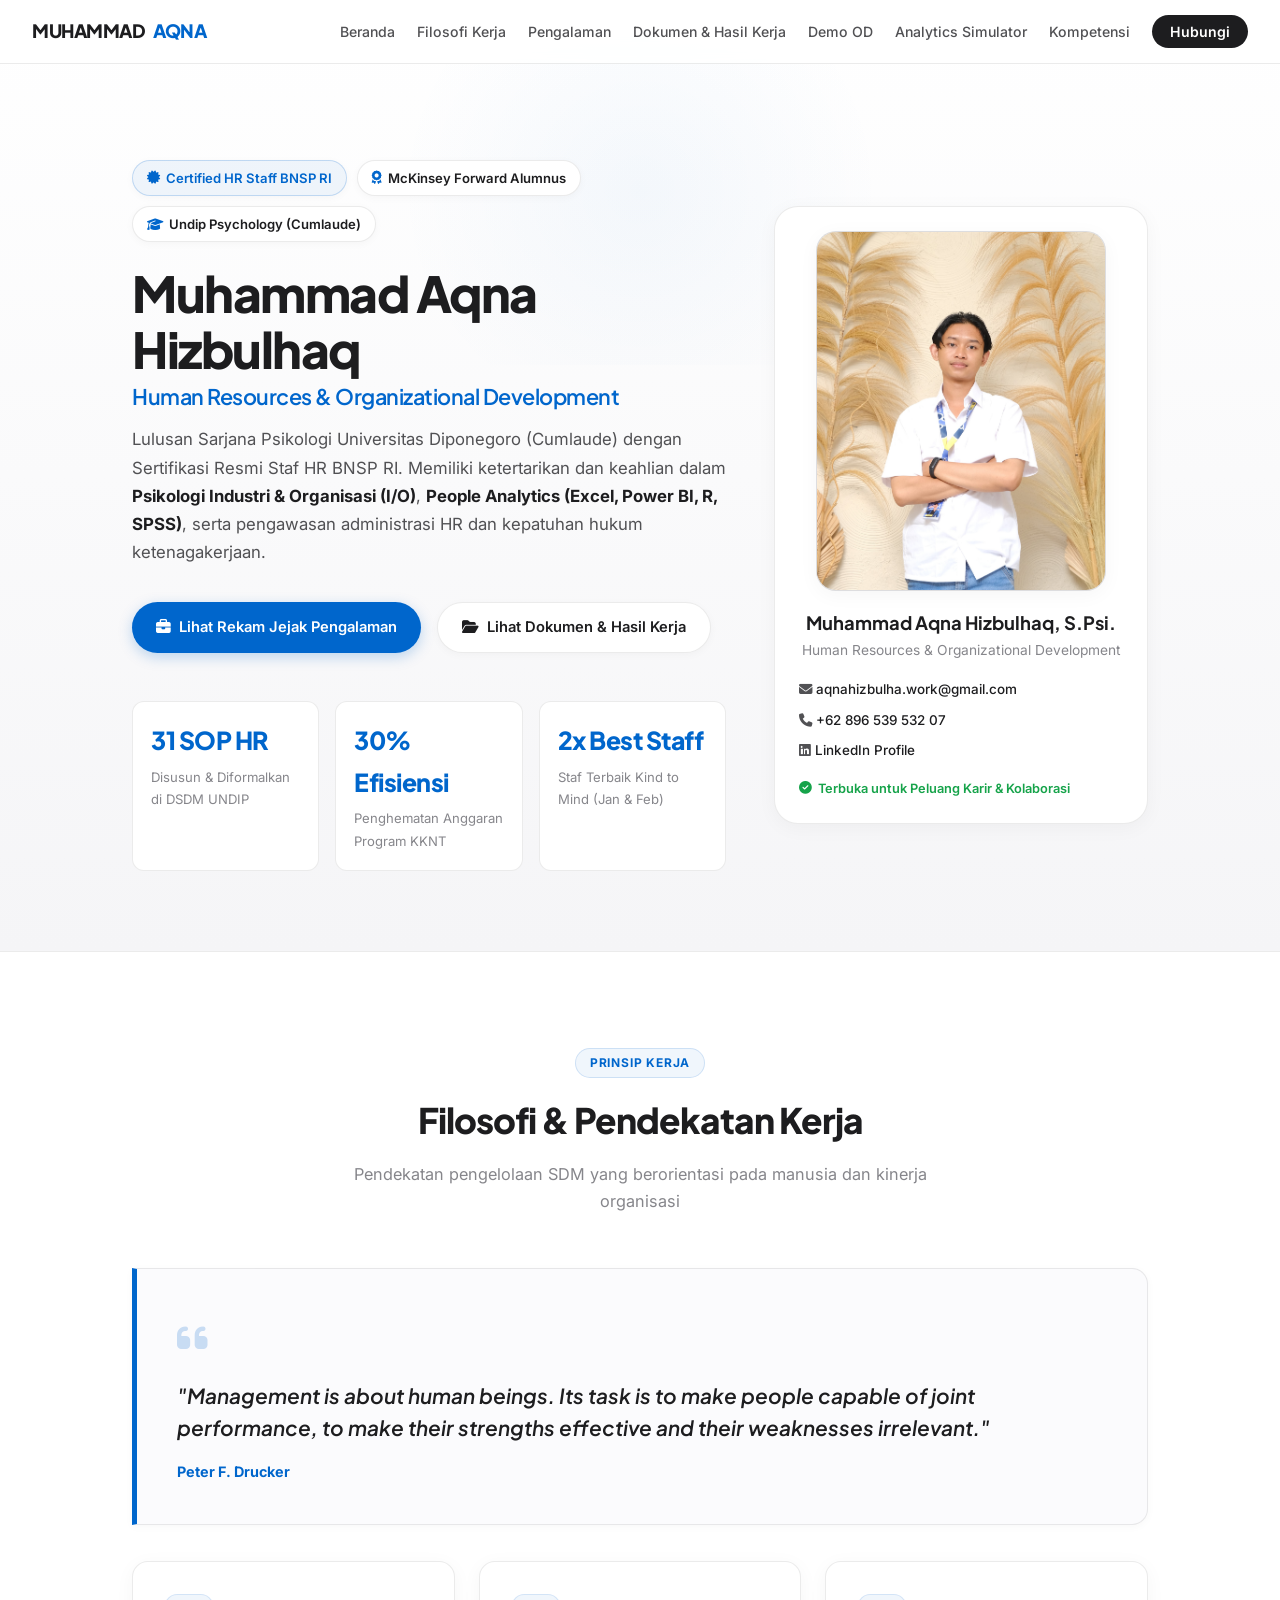
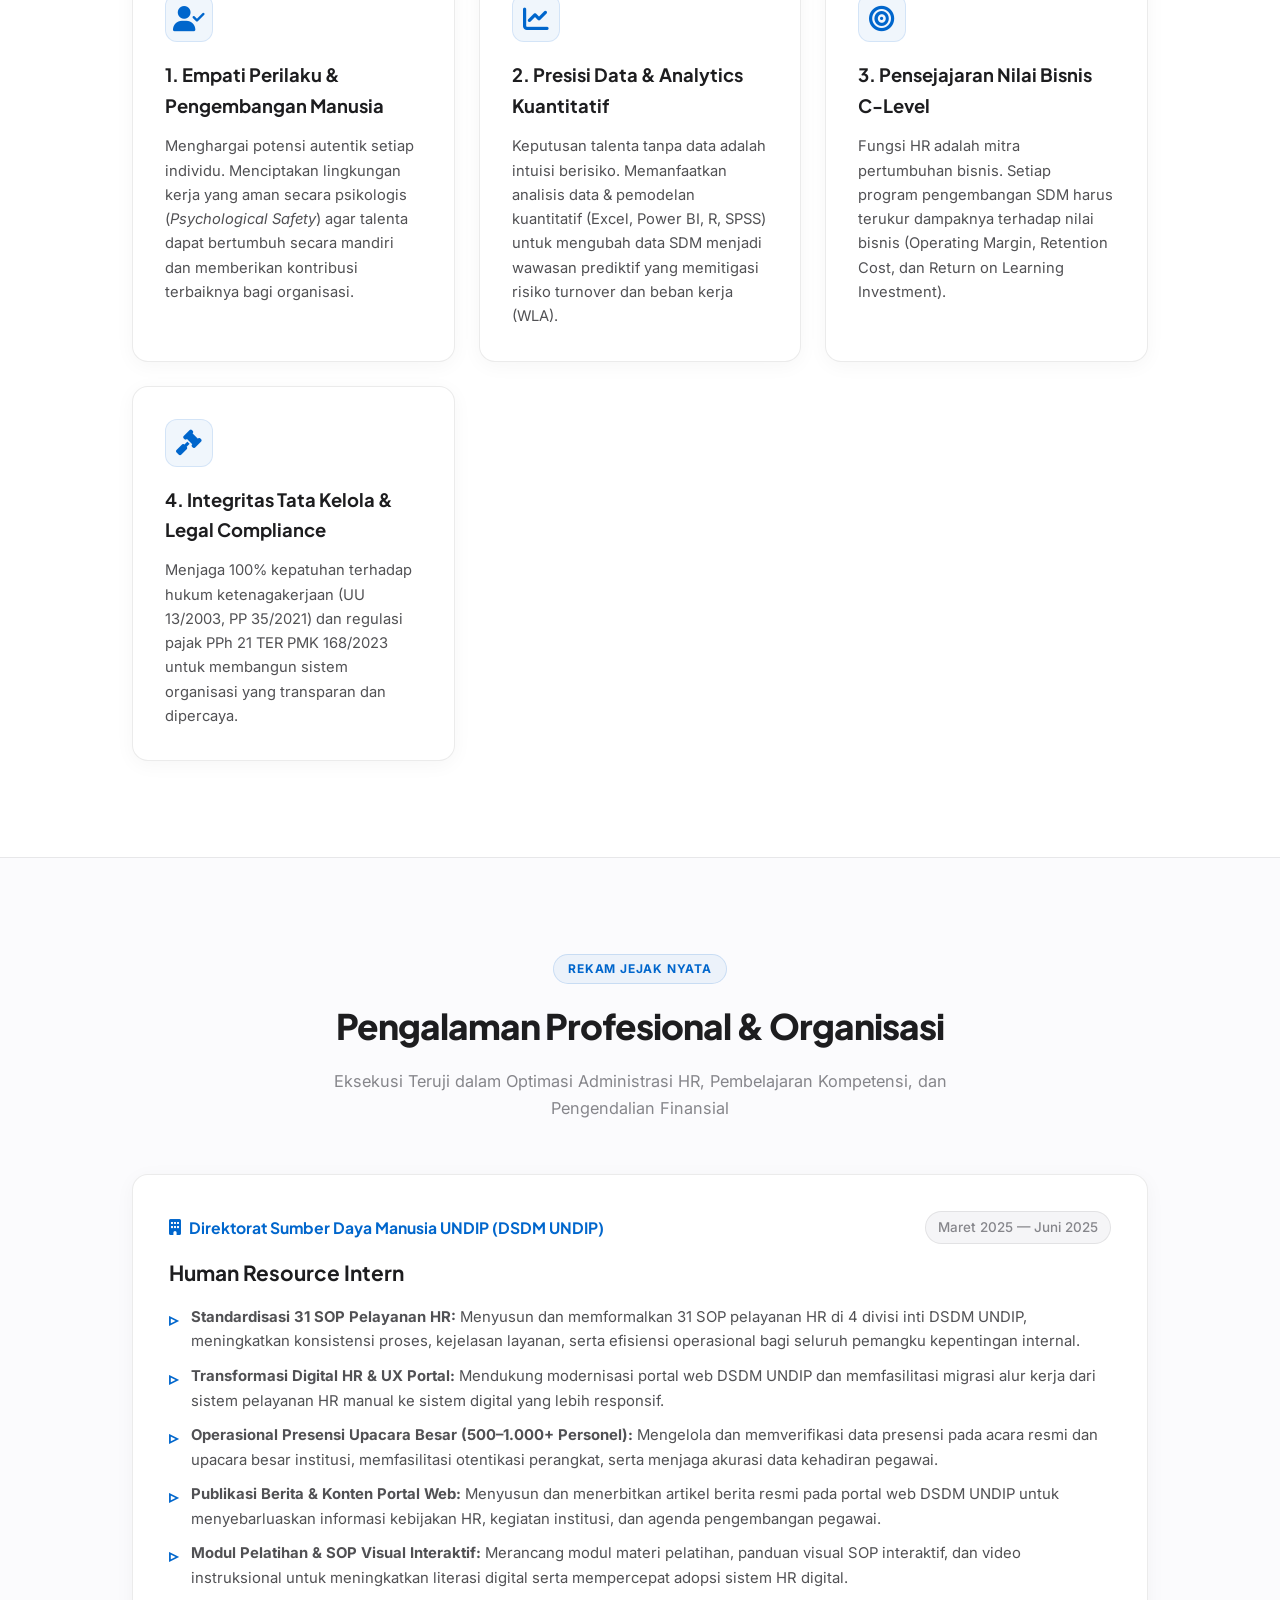
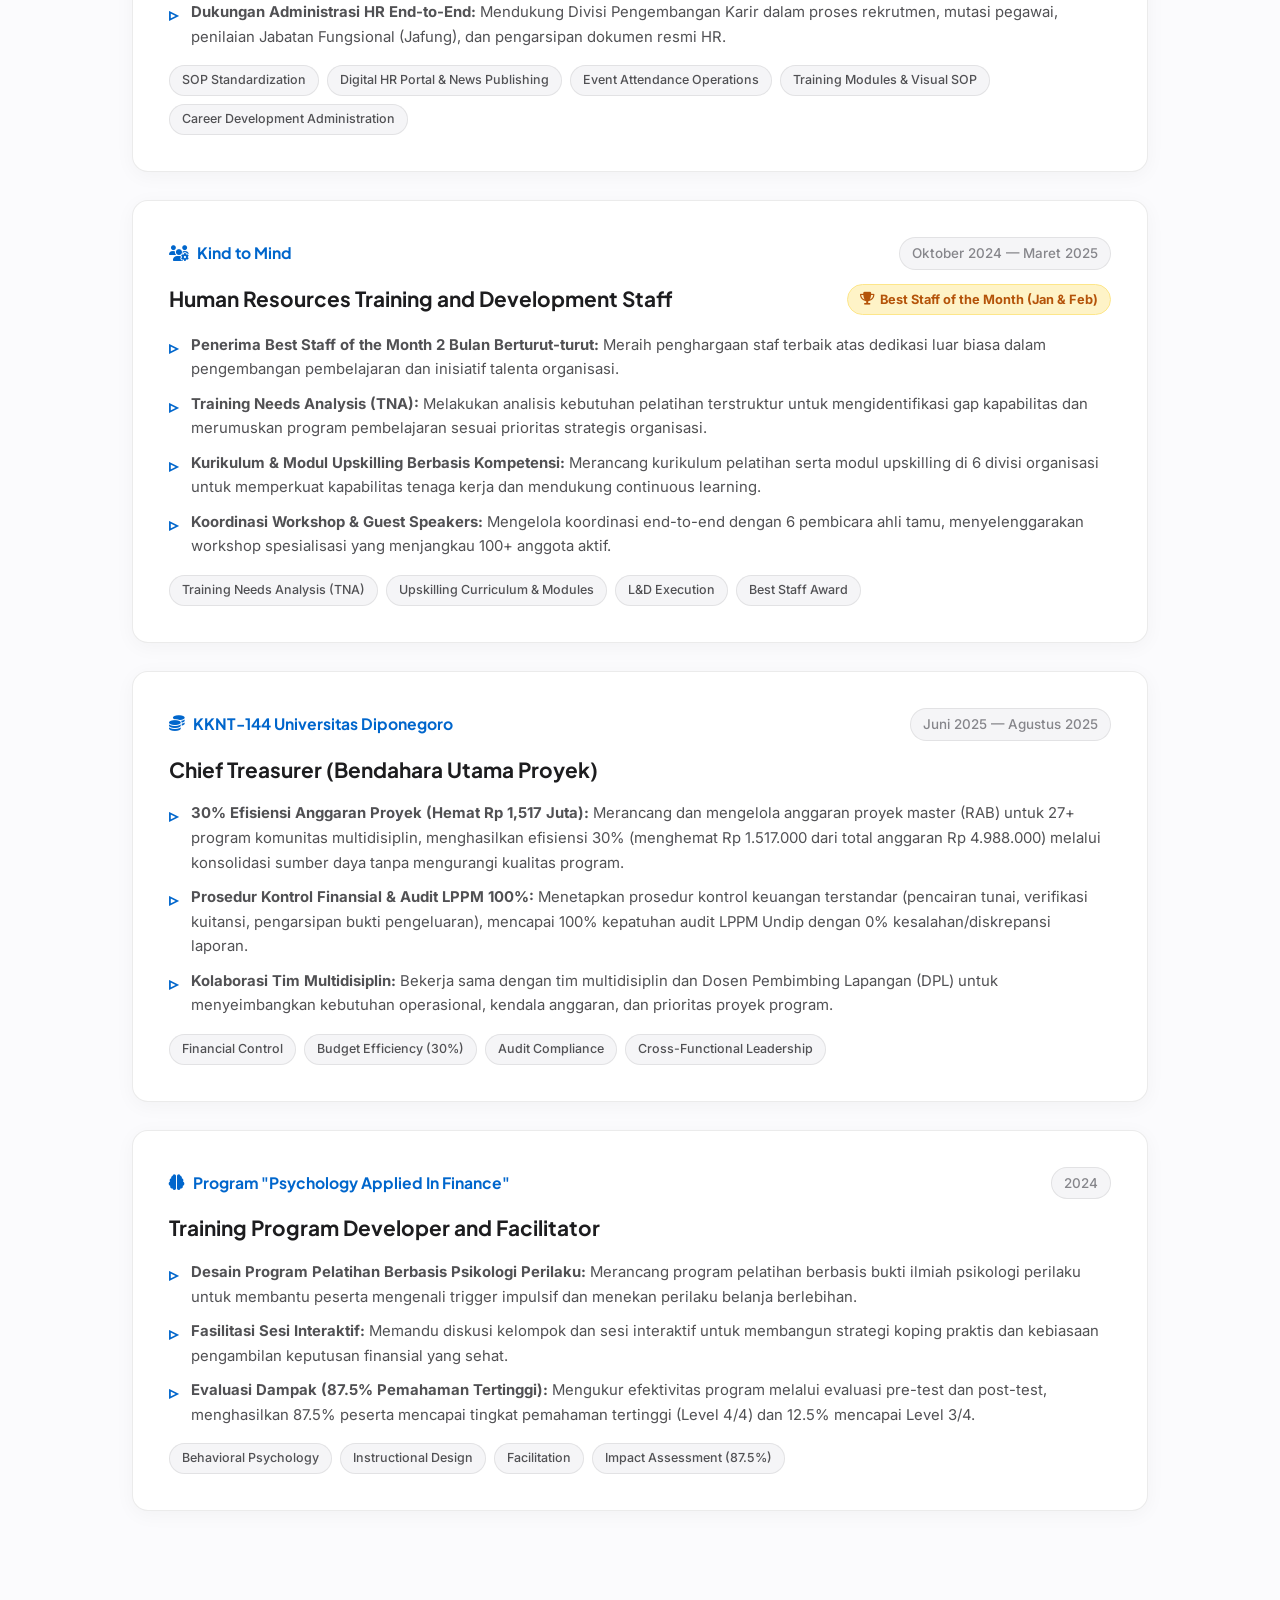
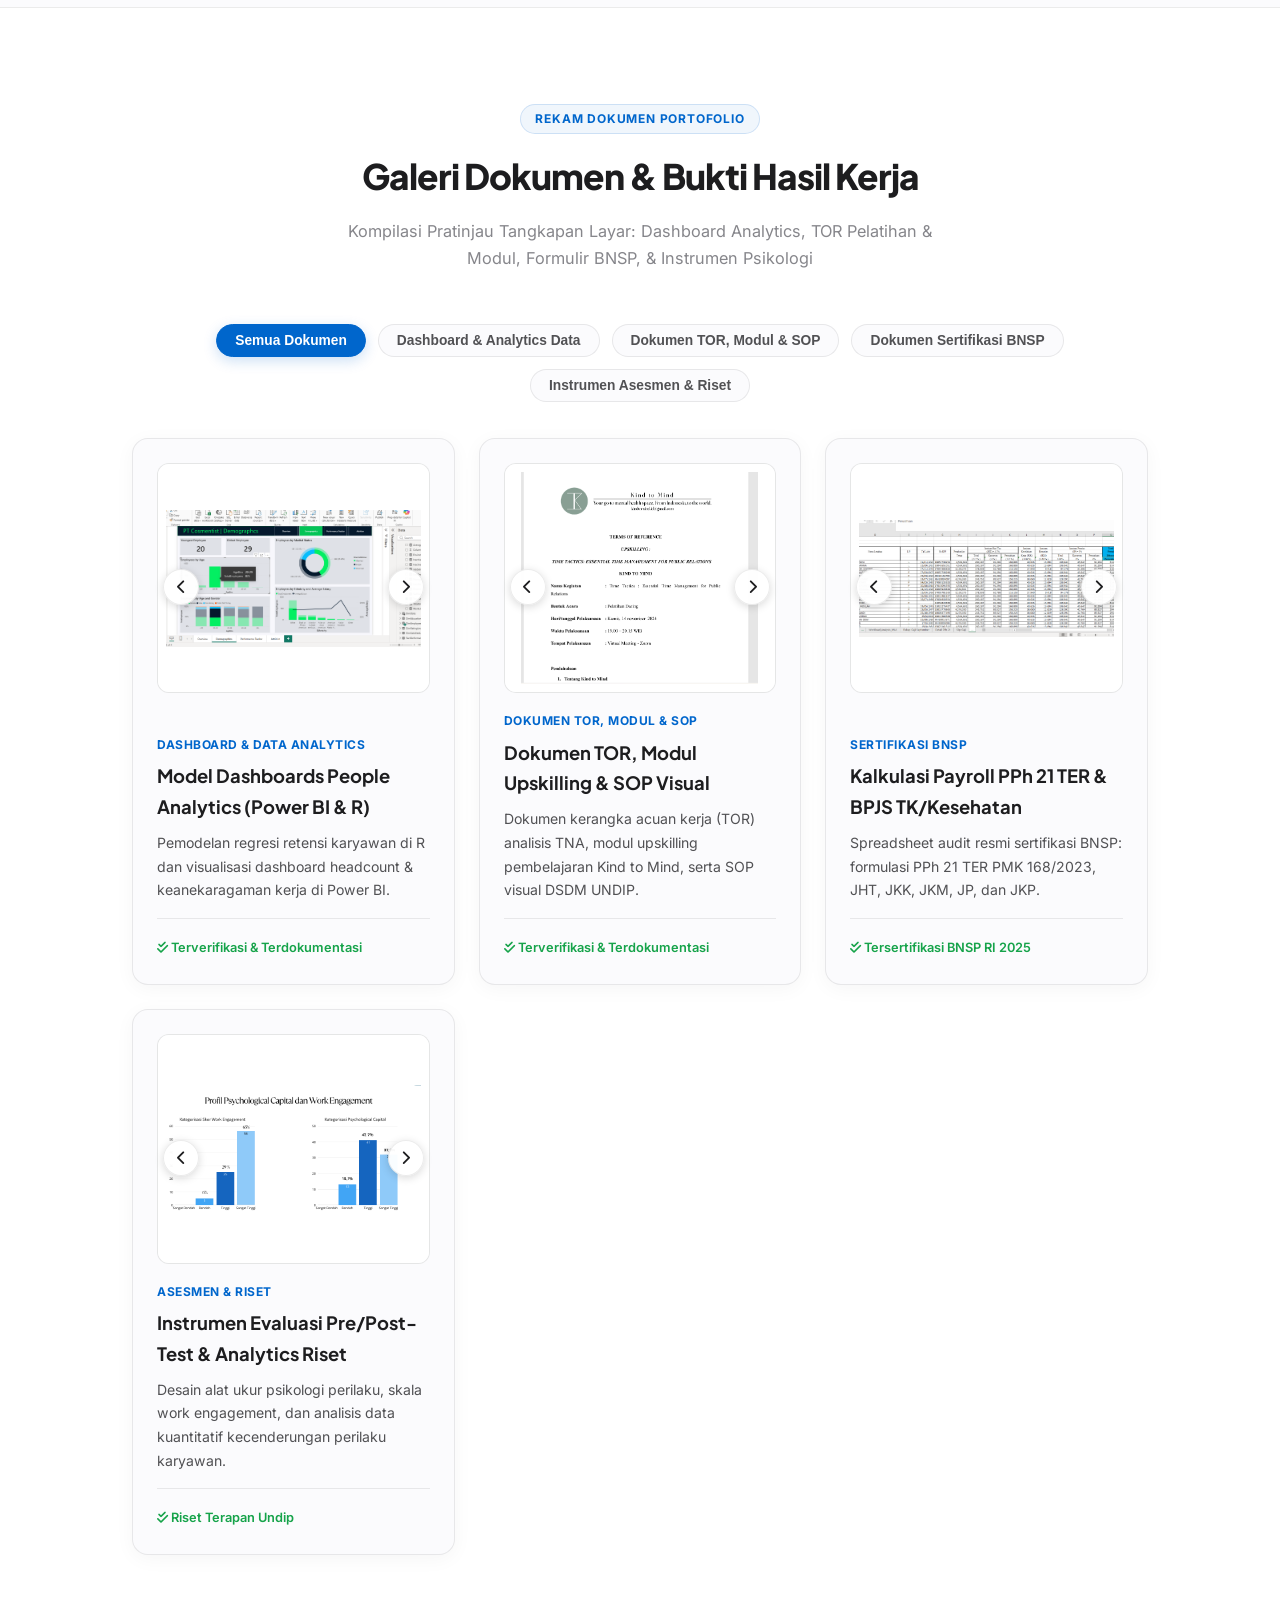
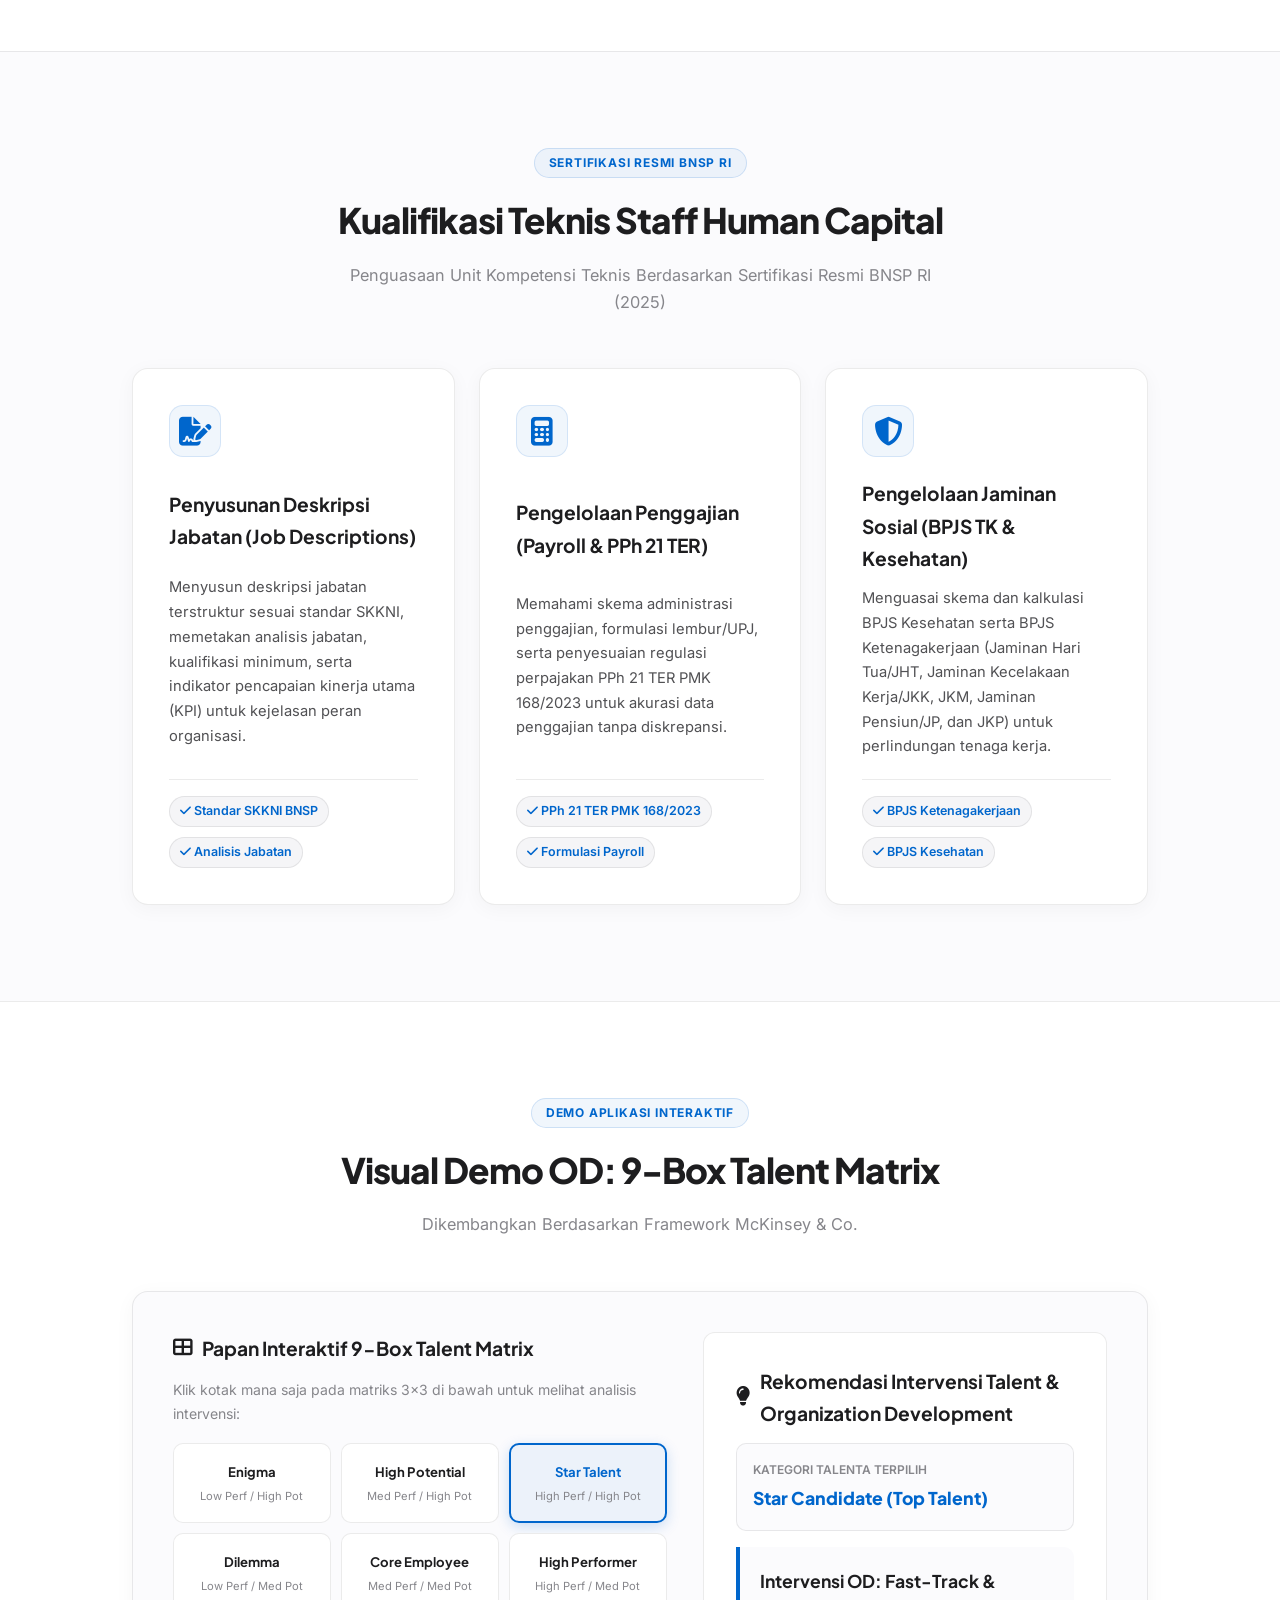
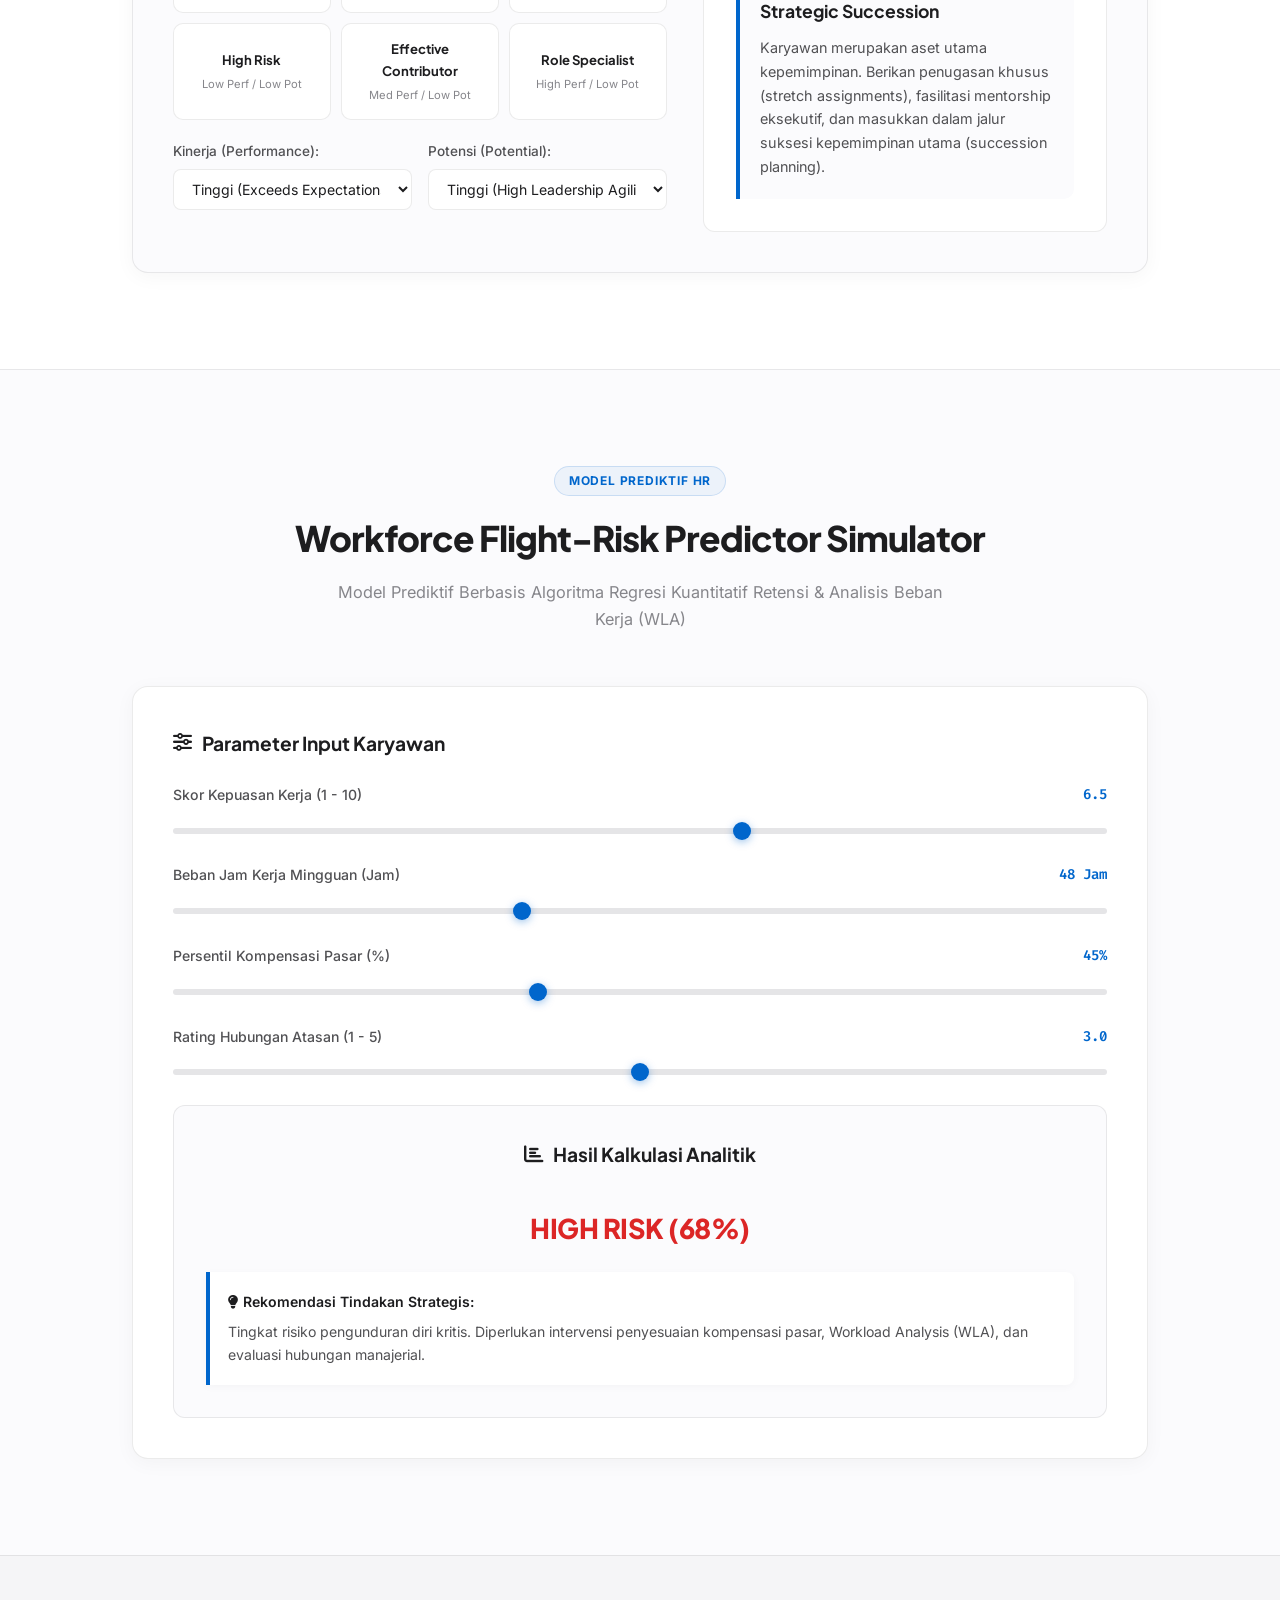
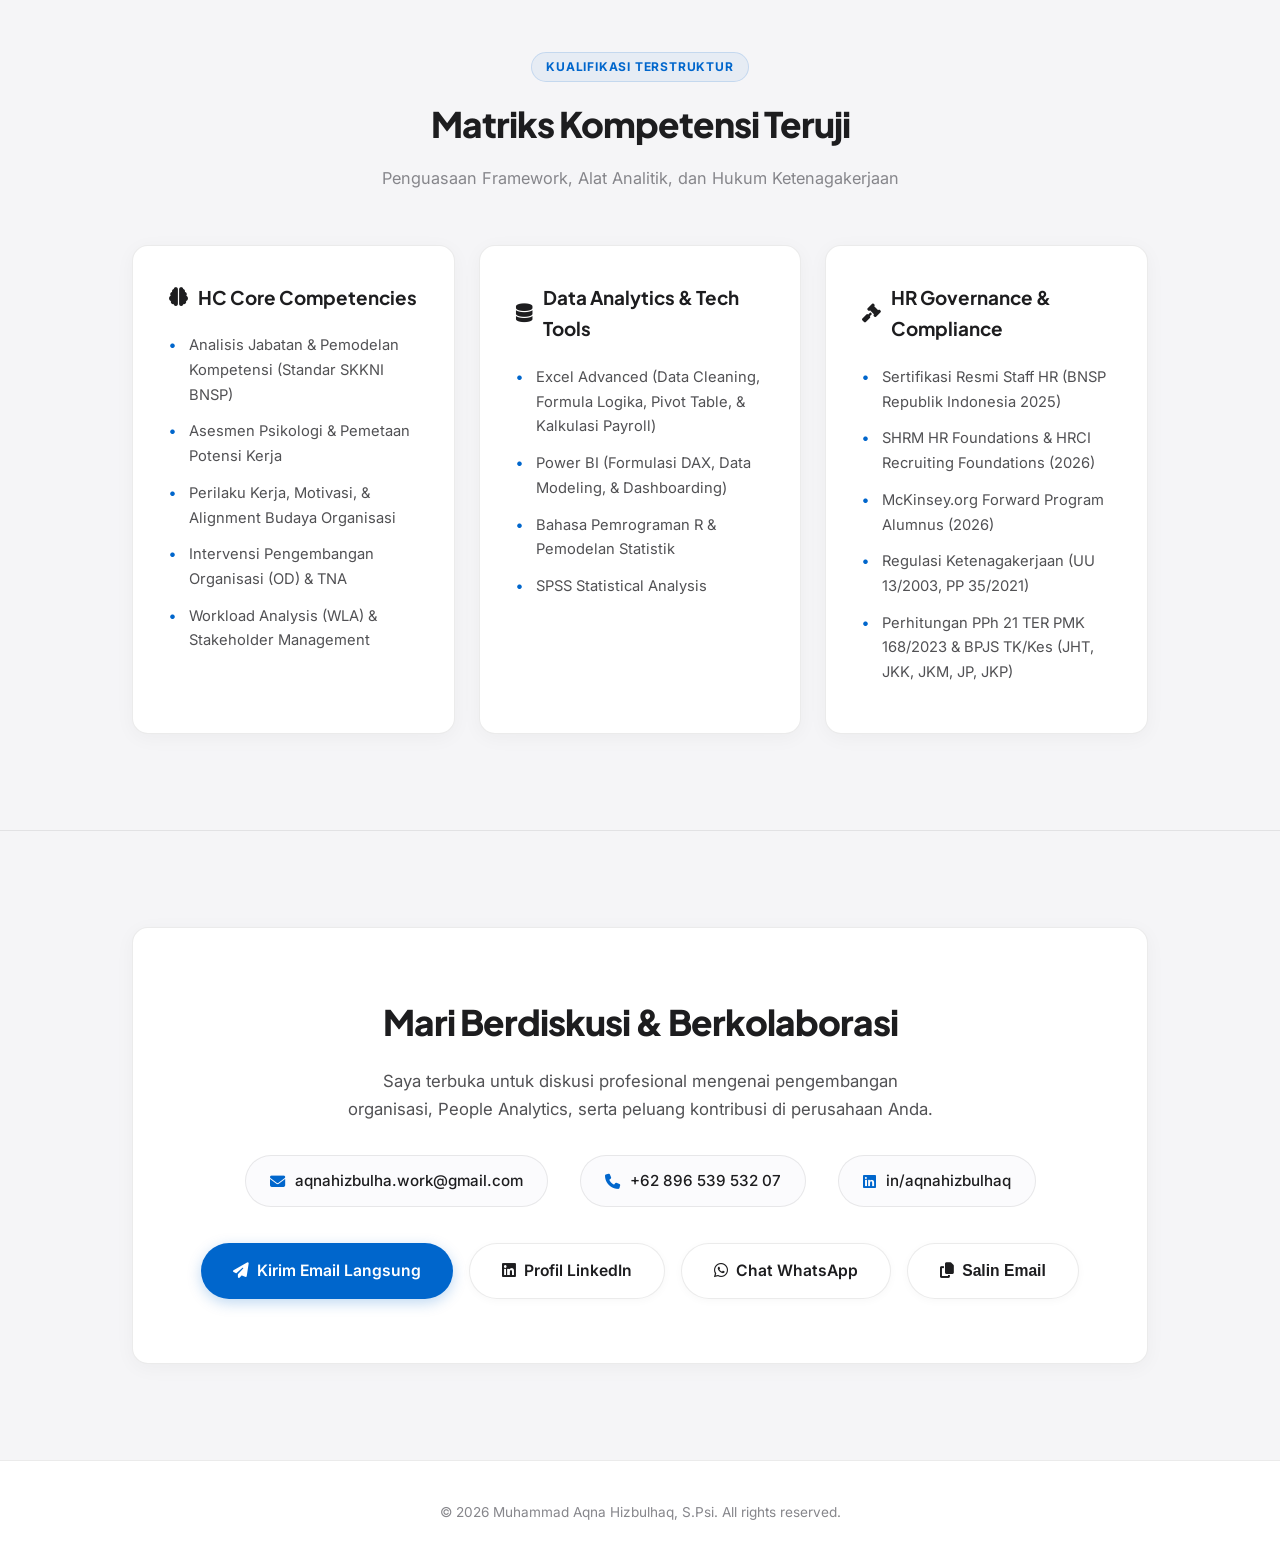
==== index.html @ b2aeb35d "Fix JavaScript syntax crash caused by href=# querySelector, rewrite failproof event listeners for ta" ====
<!DOCTYPE html>
<html lang="id">
<head>
    <meta charset="UTF-8">
    <meta name="viewport" content="width=device-width, initial-scale=1.0">
    <title>Muhammad Aqna Hizbulhaq | Portofolio</title>
    <meta name="description" content="Portofolio Resmi Muhammad Aqna Hizbulhaq, S.Psi. — Human Resources & Organizational Development, McKinsey Forward Alumnus, & BNSP HR Staff Certified.">
    
    <!-- FAVICON ICON (2D FLAT MINIMALIST FALCON SILHOUETTE - NO TEXT) -->
    <link rel="icon" type="image/svg+xml" href="favicon.svg?v=5.0">
    <link rel="apple-touch-icon" href="favicon.svg?v=5.0">
    <link rel="shortcut icon" href="favicon.svg?v=5.0">
    
    <!-- OPEN GRAPH / SOCIAL SHARE CARD META TAGS -->
    <meta property="og:type" content="website">
    <meta property="og:url" content="https://muhammadaqnahizbulhaq.github.io/">
    <meta property="og:title" content="Muhammad Aqna Hizbulhaq | Portofolio">
    <meta property="og:description" content="Portofolio Resmi Muhammad Aqna Hizbulhaq, S.Psi. — Human Resources & Organizational Development, McKinsey Forward Alumnus, & BNSP HR Staff Certified.">
    <meta property="og:image" content="https://muhammadaqnahizbulhaq.github.io/profile.jpg">

    <!-- TWITTER CARD META TAGS -->
    <meta name="twitter:card" content="summary_large_image">
    <meta name="twitter:url" content="https://muhammadaqnahizbulhaq.github.io/">
    <meta name="twitter:title" content="Muhammad Aqna Hizbulhaq | Portofolio">
    <meta name="twitter:description" content="Portofolio Resmi Muhammad Aqna Hizbulhaq, S.Psi. — Human Resources & Organizational Development, McKinsey Forward Alumnus, & BNSP HR Staff Certified.">
    <meta name="twitter:image" content="https://muhammadaqnahizbulhaq.github.io/profile.jpg">
    <!-- Google Fonts: Plus Jakarta Sans, Inter, & Fira Code -->
    <link rel="preconnect" href="https://fonts.googleapis.com">
    <link rel="preconnect" href="https://fonts.gstatic.com" crossorigin>
    <link href="https://fonts.googleapis.com/css2?family=Fira+Code:wght@400;500;600&family=Inter:wght@300;400;500;600;700&family=Plus+Jakarta+Sans:wght@400;500;600;700;800&display=swap" rel="stylesheet">
    <!-- FontAwesome Icons -->
    <link rel="stylesheet" href="https://cdnjs.cloudflare.com/ajax/libs/font-awesome/6.4.0/css/all.min.css">
    <link rel="stylesheet" href="styles.css?v=7.0">
</head>
<body>
    <div class="scroll-progress-bar" id="scrollProgressBar"></div>

    <!-- CLEAN & MINIMALIST NAVBAR LOGO -->
    <nav class="navbar">
        <div class="nav-container">
            <a href="#" class="nav-logo">
                MUHAMMAD <span class="logo-accent">AQNA</span>
            </a>
            <ul class="nav-menu" id="navMenu">
                <li><a href="#hero">Beranda</a></li>
                <li><a href="#about">Filosofi Kerja</a></li>
                <li><a href="#experience">Pengalaman</a></li>
                <li><a href="#artifacts">Dokumen & Hasil Kerja</a></li>
                <li><a href="#od-system">Demo OD</a></li>
                <li><a href="#simulator">Analytics Simulator</a></li>
                <li><a href="#competencies">Kompetensi</a></li>
                <li><a href="#contact" class="nav-btn">Hubungi</a></li>
            </ul>
            <div class="hamburger" id="hamburgerBtn">
                <i class="fas fa-bars"></i>
            </div>
        </div>
    </nav>

    <!-- HERO SECTION WITH CLEAN ORIGINAL EXECUTIVE BRIEF -->
    <section id="hero" class="hero-section">
        <div class="hero-bg-glow"></div>
        <div class="container hero-container-grid">
            
            <!-- LEFT COLUMN: EXECUTIVE BRIEF -->
            <div class="hero-text-col">
                <div class="badge-container">
                    <span class="badge badge-glow"><i class="fas fa-certificate"></i> Certified HR Staff BNSP RI</span>
                    <span class="badge"><i class="fas fa-award"></i> McKinsey Forward Alumnus</span>
                    <span class="badge"><i class="fas fa-graduation-cap"></i> Undip Psychology (Cumlaude)</span>
                </div>
                
                <h1 class="hero-title">
                    Muhammad Aqna Hizbulhaq
                    <span class="hero-subtitle-text">Human Resources & Organizational Development</span>
                </h1>

                <p class="hero-description">
                    Lulusan Sarjana Psikologi Universitas Diponegoro (Cumlaude) dengan Sertifikasi Resmi Staf HR BNSP RI. Memiliki ketertarikan dan keahlian dalam <strong>Psikologi Industri & Organisasi (I/O)</strong>, <strong>People Analytics (Excel, Power BI, R, SPSS)</strong>, serta pengawasan administrasi HR dan kepatuhan hukum ketenagakerjaan.
                </p>

                <div class="hero-cta-group">
                    <a href="#experience" class="btn btn-primary"><i class="fas fa-briefcase"></i> Lihat Rekam Jejak Pengalaman</a>
                    <a href="#artifacts" class="btn btn-secondary"><i class="fas fa-folder-open"></i> Lihat Dokumen & Hasil Kerja</a>
                </div>

                <div class="hero-metrics-grid">
                    <div class="metric-card glass-panel-sm">
                        <div class="metric-value">31 SOP HR</div>
                        <div class="metric-label">Disusun & Diformalkan di DSDM UNDIP</div>
                    </div>
                    <div class="metric-card glass-panel-sm">
                        <div class="metric-value">30% Efisiensi</div>
                        <div class="metric-label">Penghematan Anggaran Program KKNT</div>
                    </div>
                    <div class="metric-card glass-panel-sm">
                        <div class="metric-value">2x Best Staff</div>
                        <div class="metric-label">Staf Terbaik Kind to Mind (Jan & Feb)</div>
                    </div>
                </div>
            </div>

            <!-- RIGHT COLUMN: ELEGANT MINIMALIST HEADSHOT PHOTO FRAME -->
            <div class="hero-photo-col text-center">
                <div class="profile-photo-card glass-panel">
                    <div class="profile-photo-frame">
                        <img src="profile.jpg" alt="Muhammad Aqna" class="profile-photo-img" onerror="this.onerror=null; this.src='profile.jpg.JPG';">
                    </div>
                    <h3 class="photo-card-name">Muhammad Aqna Hizbulhaq, S.Psi.</h3>
                    <p class="photo-card-title">Human Resources & Organizational Development</p>
                    
                    <div class="photo-card-details">
                        <p><i class="fas fa-envelope"></i> <a href="mailto:aqnahizbulha.work@gmail.com">aqnahizbulha.work@gmail.com</a></p>
                        <p><i class="fas fa-phone"></i> <a href="tel:+6289653953207">+62 896 539 532 07</a></p>
                        <p><i class="fab fa-linkedin"></i> <a href="https://www.linkedin.com/in/aqnahizbulhaq" target="_blank">LinkedIn Profile</a></p>
                        <p class="photo-card-status"><i class="fas fa-circle-check"></i> Terbuka untuk Peluang Karir & Kolaborasi</p>
                    </div>
                </div>
            </div>

        </div>
    </section>

    <!-- PHILOSOPHY SECTION WITH PETER DRUCKER QUOTE & EMPATI PERILAKU TITLE -->
    <section id="about" class="section philosophy-section">
        <div class="container">
            <div class="section-header text-center">
                <span class="pill-label">PRINSIP KERJA</span>
                <h2 class="section-title">Filosofi & Pendekatan Kerja</h2>
                <p class="section-subtitle">Pendekatan pengelolaan SDM yang berorientasi pada manusia dan kinerja organisasi</p>
            </div>

            <!-- CLEAR PETER DRUCKER QUOTE BANNER -->
            <div class="manifesto-banner glass-panel">
                <div class="quote-icon"><i class="fas fa-quote-left"></i></div>
                <blockquote class="manifesto-quote">
                    "Management is about human beings. Its task is to make people capable of joint performance, to make their strengths effective and their weaknesses irrelevant."
                </blockquote>
                <div class="manifesto-author">Peter F. Drucker</div>
            </div>

            <!-- 4 CORE PHILOSOPHICAL PILLARS -->
            <div class="about-grid margin-top-36">
                <!-- PILLAR 1: EMPATI PERILAKU & PENGEMBANGAN MANUSIA -->
                <div class="about-card glass-panel">
                    <div class="card-icon"><i class="fas fa-user-check"></i></div>
                    <h3>1. Empati Perilaku & Pengembangan Manusia</h3>
                    <p>Menghargai potensi autentik setiap individu. Menciptakan lingkungan kerja yang aman secara psikologis (<em>Psychological Safety</em>) agar talenta dapat bertumbuh secara mandiri dan memberikan kontribusi terbaiknya bagi organisasi.</p>
                </div>

                <!-- PILLAR 2: DATA-DRIVEN PRECISION -->
                <div class="about-card glass-panel">
                    <div class="card-icon"><i class="fas fa-chart-line"></i></div>
                    <h3>2. Presisi Data & Analytics Kuantitatif</h3>
                    <p>Keputusan talenta tanpa data adalah intuisi berisiko. Memanfaatkan analisis data & pemodelan kuantitatif (Excel, Power BI, R, SPSS) untuk mengubah data SDM menjadi wawasan prediktif yang memitigasi risiko turnover dan beban kerja (WLA).</p>
                </div>

                <!-- PILLAR 3: C-LEVEL FINANCIAL ALIGNMENT -->
                <div class="about-card glass-panel">
                    <div class="card-icon"><i class="fas fa-bullseye"></i></div>
                    <h3>3. Pensejajaran Nilai Bisnis C-Level</h3>
                    <p>Fungsi HR adalah mitra pertumbuhan bisnis. Setiap program pengembangan SDM harus terukur dampaknya terhadap nilai bisnis (Operating Margin, Retention Cost, dan Return on Learning Investment).</p>
                </div>

                <!-- PILLAR 4: GOVERNANCE & LEGAL COMPLIANCE -->
                <div class="about-card glass-panel">
                    <div class="card-icon"><i class="fas fa-gavel"></i></div>
                    <h3>4. Integritas Tata Kelola & Legal Compliance</h3>
                    <p>Menjaga 100% kepatuhan terhadap hukum ketenagakerjaan (UU 13/2003, PP 35/2021) dan regulasi pajak PPh 21 TER PMK 168/2023 untuk membangun sistem organisasi yang transparan dan dipercaya.</p>
                </div>
            </div>
        </div>
    </section>

    <!-- ACCURATE & REFINED PROFESSIONAL EXPERIENCE TIMELINE -->
    <section id="experience" class="section experience-section">
        <div class="container">
            <div class="section-header text-center">
                <span class="pill-label">REKAM JEJAK NYATA</span>
                <h2 class="section-title">Pengalaman Profesional & Organisasi</h2>
                <p class="section-subtitle">Eksekusi Teruji dalam Optimasi Administrasi HR, Pembelajaran Kompetensi, dan Pengendalian Finansial</p>
            </div>

            <div class="timeline">
                <!-- EXPERIENCE ITEM 1: DSDM UNDIP -->
                <div class="timeline-card glass-panel">
                    <div class="timeline-header">
                        <div class="company-badge"><i class="fas fa-building"></i> Direktorat Sumber Daya Manusia UNDIP (DSDM UNDIP)</div>
                        <span class="timeline-date">Maret 2025 — Juni 2025</span>
                    </div>
                    <h3 class="role-title">Human Resource Intern</h3>
                    <ul class="experience-bullets">
                        <li><strong>Standardisasi 31 SOP Pelayanan HR:</strong> Menyusun dan memformalkan 31 SOP pelayanan HR di 4 divisi inti DSDM UNDIP, meningkatkan konsistensi proses, kejelasan layanan, serta efisiensi operasional bagi seluruh pemangku kepentingan internal.</li>
                        <li><strong>Transformasi Digital HR & UX Portal:</strong> Mendukung modernisasi portal web DSDM UNDIP dan memfasilitasi migrasi alur kerja dari sistem pelayanan HR manual ke sistem digital yang lebih responsif.</li>
                        <li><strong>Operasional Presensi Upacara Besar (500–1.000+ Personel):</strong> Mengelola dan memverifikasi data presensi pada acara resmi dan upacara besar institusi, memfasilitasi otentikasi perangkat, serta menjaga akurasi data kehadiran pegawai.</li>
                        <li><strong>Publikasi Berita & Konten Portal Web:</strong> Menyusun dan menerbitkan artikel berita resmi pada portal web DSDM UNDIP untuk menyebarluaskan informasi kebijakan HR, kegiatan institusi, dan agenda pengembangan pegawai.</li>
                        <li><strong>Modul Pelatihan & SOP Visual Interaktif:</strong> Merancang modul materi pelatihan, panduan visual SOP interaktif, dan video instruksional untuk meningkatkan literasi digital serta mempercepat adopsi sistem HR digital.</li>
                        <li><strong>Dukungan Administrasi HR End-to-End:</strong> Mendukung Divisi Pengembangan Karir dalam proses rekrutmen, mutasi pegawai, penilaian Jabatan Fungsional (Jafung), dan pengarsipan dokumen resmi HR.</li>
                    </ul>
                    <div class="card-tags">
                        <span class="tag">SOP Standardization</span>
                        <span class="tag">Digital HR Portal & News Publishing</span>
                        <span class="tag">Event Attendance Operations</span>
                        <span class="tag">Training Modules & Visual SOP</span>
                        <span class="tag">Career Development Administration</span>
                    </div>
                </div>

                <!-- EXPERIENCE ITEM 2: KIND TO MIND WITH MODUL UPSKILLING -->
                <div class="timeline-card glass-panel">
                    <div class="timeline-header">
                        <div class="company-badge"><i class="fas fa-users-cog"></i> Kind to Mind</div>
                        <span class="timeline-date">Oktober 2024 — Maret 2025</span>
                    </div>
                    <div class="role-title-row">
                        <h3 class="role-title">Human Resources Training and Development Staff</h3>
                        <span class="award-badge"><i class="fas fa-trophy"></i> Best Staff of the Month (Jan & Feb)</span>
                    </div>
                    <ul class="experience-bullets">
                        <li><strong>Penerima Best Staff of the Month 2 Bulan Berturut-turut:</strong> Meraih penghargaan staf terbaik atas dedikasi luar biasa dalam pengembangan pembelajaran dan inisiatif talenta organisasi.</li>
                        <li><strong>Training Needs Analysis (TNA):</strong> Melakukan analisis kebutuhan pelatihan terstruktur untuk mengidentifikasi gap kapabilitas dan merumuskan program pembelajaran sesuai prioritas strategis organisasi.</li>
                        <li><strong>Kurikulum & Modul Upskilling Berbasis Kompetensi:</strong> Merancang kurikulum pelatihan serta modul upskilling di 6 divisi organisasi untuk memperkuat kapabilitas tenaga kerja dan mendukung continuous learning.</li>
                        <li><strong>Koordinasi Workshop & Guest Speakers:</strong> Mengelola koordinasi end-to-end dengan 6 pembicara ahli tamu, menyelenggarakan workshop spesialisasi yang menjangkau 100+ anggota aktif.</li>
                    </ul>
                    <div class="card-tags">
                        <span class="tag">Training Needs Analysis (TNA)</span>
                        <span class="tag">Upskilling Curriculum & Modules</span>
                        <span class="tag">L&D Execution</span>
                        <span class="tag">Best Staff Award</span>
                    </div>
                </div>

                <!-- EXPERIENCE ITEM 3: KKNT-144 UNDIP -->
                <div class="timeline-card glass-panel">
                    <div class="timeline-header">
                        <div class="company-badge"><i class="fas fa-coins"></i> KKNT-144 Universitas Diponegoro</div>
                        <span class="timeline-date">Juni 2025 — Agustus 2025</span>
                    </div>
                    <h3 class="role-title">Chief Treasurer (Bendahara Utama Proyek)</h3>
                    <ul class="experience-bullets">
                        <li><strong>30% Efisiensi Anggaran Proyek (Hemat Rp 1,517 Juta):</strong> Merancang dan mengelola anggaran proyek master (RAB) untuk 27+ program komunitas multidisiplin, menghasilkan efisiensi 30% (menghemat Rp 1.517.000 dari total anggaran Rp 4.988.000) melalui konsolidasi sumber daya tanpa mengurangi kualitas program.</li>
                        <li><strong>Prosedur Kontrol Finansial & Audit LPPM 100%:</strong> Menetapkan prosedur kontrol keuangan terstandar (pencairan tunai, verifikasi kuitansi, pengarsipan bukti pengeluaran), mencapai 100% kepatuhan audit LPPM Undip dengan 0% kesalahan/diskrepansi laporan.</li>
                        <li><strong>Kolaborasi Tim Multidisiplin:</strong> Bekerja sama dengan tim multidisiplin dan Dosen Pembimbing Lapangan (DPL) untuk menyeimbangkan kebutuhan operasional, kendala anggaran, dan prioritas proyek program.</li>
                    </ul>
                    <div class="card-tags">
                        <span class="tag">Financial Control</span>
                        <span class="tag">Budget Efficiency (30%)</span>
                        <span class="tag">Audit Compliance</span>
                        <span class="tag">Cross-Functional Leadership</span>
                    </div>
                </div>

                <!-- EXPERIENCE ITEM 4: PSYCHOLOGY APPLIED IN FINANCE -->
                <div class="timeline-card glass-panel">
                    <div class="timeline-header">
                        <div class="company-badge"><i class="fas fa-brain"></i> Program "Psychology Applied In Finance"</div>
                        <span class="timeline-date">2024</span>
                    </div>
                    <h3 class="role-title">Training Program Developer and Facilitator</h3>
                    <ul class="experience-bullets">
                        <li><strong>Desain Program Pelatihan Berbasis Psikologi Perilaku:</strong> Merancang program pelatihan berbasis bukti ilmiah psikologi perilaku untuk membantu peserta mengenali trigger impulsif dan menekan perilaku belanja berlebihan.</li>
                        <li><strong>Fasilitasi Sesi Interaktif:</strong> Memandu diskusi kelompok dan sesi interaktif untuk membangun strategi koping praktis dan kebiasaan pengambilan keputusan finansial yang sehat.</li>
                        <li><strong>Evaluasi Dampak (87.5% Pemahaman Tertinggi):</strong> Mengukur efektivitas program melalui evaluasi pre-test dan post-test, menghasilkan 87.5% peserta mencapai tingkat pemahaman tertinggi (Level 4/4) dan 12.5% mencapai Level 3/4.</li>
                    </ul>
                    <div class="card-tags">
                        <span class="tag">Behavioral Psychology</span>
                        <span class="tag">Instructional Design</span>
                        <span class="tag">Facilitation</span>
                        <span class="tag">Impact Assessment (87.5%)</span>
                    </div>
                </div>
            </div>
        </div>
    </section>

    <!-- RENAMED & ACCESSIBLE: GALERI DOKUMEN & BUKTI HASIL KERJA WITH EXACT UPLOADED IMAGES -->
    <section id="artifacts" class="section artifacts-section">
        <div class="container">
            <div class="section-header text-center">
                <span class="pill-label">REKAM DOKUMEN PORTOFOLIO</span>
                <h2 class="section-title">Galeri Dokumen & Bukti Hasil Kerja</h2>
                <p class="section-subtitle">Kompilasi Pratinjau Tangkapan Layar: Dashboard Analytics, TOR Pelatihan & Modul, Formulir BNSP, & Instrumen Psikologi</p>
            </div>

            <!-- CATEGORY FILTER TABS IN ACCESSIBLE INDONESIAN -->
            <div class="artifact-tabs text-center">
                <button type="button" class="artifact-tab-btn active" data-target="all">Semua Dokumen</button>
                <button type="button" class="artifact-tab-btn" data-target="analytics">Dashboard & Analytics Data</button>
                <button type="button" class="artifact-tab-btn" data-target="governance">Dokumen TOR, Modul & SOP</button>
                <button type="button" class="artifact-tab-btn" data-target="bnsp">Dokumen Sertifikasi BNSP</button>
                <button type="button" class="artifact-tab-btn" data-target="psychology">Instrumen Asesmen & Riset</button>
            </div>

            <div class="artifacts-grid">
                <!-- ARTIFACT ITEM 1: POWER BI / R ANALYTICS -->
                <div class="artifact-card glass-panel" data-category="analytics">
                    <div class="artifact-carousel" id="carousel-1">
                        <button type="button" class="carousel-nav carousel-prev" data-carousel="carousel-1"><i class="fas fa-chevron-left"></i></button>
                        <div class="artifact-preview-frame">
                            <div class="carousel-slide active-slide">
                                <img src="artifacts/powerbi-1.png" alt="Power BI Workforce Dashboard">
                            </div>
                            <div class="carousel-slide">
                                <img src="artifacts/r-analytics.jpeg" alt="R Turnover Regression Plot">
                            </div>
                        </div>
                        <button type="button" class="carousel-nav carousel-next" data-carousel="carousel-1"><i class="fas fa-chevron-right"></i></button>
                    </div>
                    <div class="artifact-body">
                        <span class="artifact-tag">Dashboard & Data Analytics</span>
                        <h3>Model Dashboards People Analytics (Power BI & R)</h3>
                        <p>Pemodelan regresi retensi karyawan di R dan visualisasi dashboard headcount & keanekaragaman kerja di Power BI.</p>
                        <div class="artifact-actions">
                            <span class="artifact-status"><i class="fas fa-check-double"></i> Terverifikasi & Terdokumentasi</span>
                        </div>
                    </div>
                </div>

                <!-- ARTIFACT ITEM 2: TOR, MODUL UPSKILLING & SOP VISUAL -->
                <div class="artifact-card glass-panel" data-category="governance">
                    <div class="artifact-carousel" id="carousel-2">
                        <button type="button" class="carousel-nav carousel-prev" data-carousel="carousel-2"><i class="fas fa-chevron-left"></i></button>
                        <div class="artifact-preview-frame">
                            <div class="carousel-slide active-slide">
                                <img src="artifacts/tor-1.png" alt="Dokumen TOR Pelatihan">
                            </div>
                            <div class="carousel-slide">
                                <img src="artifacts/modul-1.png" alt="Modul Upskilling Pembelajaran">
                            </div>
                            <div class="carousel-slide">
                                <img src="artifacts/sop-1.jpeg" alt="Panduan SOP Visual DSDM UNDIP">
                            </div>
                        </div>
                        <button type="button" class="carousel-nav carousel-next" data-carousel="carousel-2"><i class="fas fa-chevron-right"></i></button>
                    </div>
                    <div class="artifact-body">
                        <span class="artifact-tag">Dokumen TOR, Modul & SOP</span>
                        <h3>Dokumen TOR, Modul Upskilling & SOP Visual</h3>
                        <p>Dokumen kerangka acuan kerja (TOR) analisis TNA, modul upskilling pembelajaran Kind to Mind, serta SOP visual DSDM UNDIP.</p>
                        <div class="artifact-actions">
                            <span class="artifact-status"><i class="fas fa-check-double"></i> Terverifikasi & Terdokumentasi</span>
                        </div>
                    </div>
                </div>

                <!-- ARTIFACT ITEM 3: BNSP PAYROLL & BPJS SPREADSHEET -->
                <div class="artifact-card glass-panel" data-category="bnsp">
                    <div class="artifact-carousel" id="carousel-3">
                        <button type="button" class="carousel-nav carousel-prev" data-carousel="carousel-3"><i class="fas fa-chevron-left"></i></button>
                        <div class="artifact-preview-frame">
                            <div class="carousel-slide active-slide">
                                <img src="artifacts/payroll-1.png" alt="Formulasi Payroll & Gaji">
                            </div>
                            <div class="carousel-slide">
                                <img src="artifacts/pph-1.png" alt="Spreadsheet PPh 21 TER PMK 168/2023">
                            </div>
                        </div>
                        <button type="button" class="carousel-nav carousel-next" data-carousel="carousel-3"><i class="fas fa-chevron-right"></i></button>
                    </div>
                    <div class="artifact-body">
                        <span class="artifact-tag">Sertifikasi BNSP</span>
                        <h3>Kalkulasi Payroll PPh 21 TER & BPJS TK/Kesehatan</h3>
                        <p>Spreadsheet audit resmi sertifikasi BNSP: formulasi PPh 21 TER PMK 168/2023, JHT, JKK, JKM, JP, dan JKP.</p>
                        <div class="artifact-actions">
                            <span class="artifact-status"><i class="fas fa-check-double"></i> Tersertifikasi BNSP RI 2025</span>
                        </div>
                    </div>
                </div>

                <!-- ARTIFACT ITEM 4: PSYCHOLOGY RESEARCH & ASSESSMENT -->
                <div class="artifact-card glass-panel" data-category="psychology">
                    <div class="artifact-carousel" id="carousel-4">
                        <button type="button" class="carousel-nav carousel-prev" data-carousel="carousel-4"><i class="fas fa-chevron-left"></i></button>
                        <div class="artifact-preview-frame">
                            <div class="carousel-slide active-slide">
                                <img src="artifacts/asesmen-1.png" alt="Instrumen Pre/Post Test Asesmen">
                            </div>
                            <div class="carousel-slide">
                                <img src="artifacts/skala-work-engagement.png" alt="Skala Work Engagement & Analytics Riset">
                            </div>
                        </div>
                        <button type="button" class="carousel-nav carousel-next" data-carousel="carousel-4"><i class="fas fa-chevron-right"></i></button>
                    </div>
                    <div class="artifact-body">
                        <span class="artifact-tag">Asesmen & Riset</span>
                        <h3>Instrumen Evaluasi Pre/Post-Test & Analytics Riset</h3>
                        <p>Desain alat ukur psikologi perilaku, skala work engagement, dan analisis data kuantitatif kecenderungan perilaku karyawan.</p>
                        <div class="artifact-actions">
                            <span class="artifact-status"><i class="fas fa-check-double"></i> Riset Terapan Undip</span>
                        </div>
                    </div>
                </div>

            </div>
        </div>
    </section>

    <!-- AQNA'S OWN BNSP TECHNICAL COMPETENCY VAULT -->
    <section id="bnsp-vault" class="section frameworks-section">
        <div class="container">
            <div class="section-header text-center">
                <span class="pill-label">SERTIFIKASI RESMI BNSP RI</span>
                <h2 class="section-title">Kualifikasi Teknis Staff Human Capital</h2>
                <p class="section-subtitle">Penguasaan Unit Kompetensi Teknis Berdasarkan Sertifikasi Resmi BNSP RI (2025)</p>
            </div>

            <div class="frameworks-grid">
                <!-- BNSP UNIT 1 -->
                <div class="framework-card glass-panel">
                    <div class="framework-icon"><i class="fas fa-file-signature"></i></div>
                    <h3>Penyusunan Deskripsi Jabatan (Job Descriptions)</h3>
                    <p>Menyusun deskripsi jabatan terstruktur sesuai standar SKKNI, memetakan analisis jabatan, kualifikasi minimum, serta indikator pencapaian kinerja utama (KPI) untuk kejelasan peran organisasi.</p>
                    <div class="framework-highlights">
                        <span><i class="fas fa-check"></i> Standar SKKNI BNSP</span>
                        <span><i class="fas fa-check"></i> Analisis Jabatan</span>
                    </div>
                </div>

                <!-- BNSP UNIT 2 -->
                <div class="framework-card glass-panel">
                    <div class="framework-icon"><i class="fas fa-calculator"></i></div>
                    <h3>Pengelolaan Penggajian (Payroll & PPh 21 TER)</h3>
                    <p>Memahami skema administrasi penggajian, formulasi lembur/UPJ, serta penyesuaian regulasi perpajakan PPh 21 TER PMK 168/2023 untuk akurasi data penggajian tanpa diskrepansi.</p>
                    <div class="framework-highlights">
                        <span><i class="fas fa-check"></i> PPh 21 TER PMK 168/2023</span>
                        <span><i class="fas fa-check"></i> Formulasi Payroll</span>
                    </div>
                </div>

                <!-- BNSP UNIT 3 -->
                <div class="framework-card glass-panel">
                    <div class="framework-icon"><i class="fas fa-shield-alt"></i></div>
                    <h3>Pengelolaan Jaminan Sosial (BPJS TK & Kesehatan)</h3>
                    <p>Menguasai skema dan kalkulasi BPJS Kesehatan serta BPJS Ketenagakerjaan (Jaminan Hari Tua/JHT, Jaminan Kecelakaan Kerja/JKK, JKM, Jaminan Pensiun/JP, dan JKP) untuk perlindungan tenaga kerja.</p>
                    <div class="framework-highlights">
                        <span><i class="fas fa-check"></i> BPJS Ketenagakerjaan</span>
                        <span><i class="fas fa-check"></i> BPJS Kesehatan</span>
                    </div>
                </div>
            </div>
        </div>
    </section>

    <!-- UPGRADED VISUAL 3x3 INTERACTIVE OD SYSTEM DEMO WITH ACADEMIC CITATION -->
    <section id="od-system" class="section od-section">
        <div class="container">
            <div class="section-header text-center">
                <span class="pill-label">DEMO APLIKASI INTERAKTIF</span>
                <h2 class="section-title">Visual Demo OD: 9-Box Talent Matrix</h2>
                <p class="section-subtitle">Dikembangkan Berdasarkan Framework McKinsey & Co.</p>
            </div>

            <div class="od-wrapper glass-panel">
                <div class="od-controls">
                    <h3><i class="fas fa-th-large"></i> Papan Interaktif 9-Box Talent Matrix</h3>
                    <p class="od-instruction">Klik kotak mana saja pada matriks 3x3 di bawah untuk melihat analisis intervensi:</p>
                    
                    <div class="grid-9box-board" id="grid9BoxBoard">
                        <!-- Row 1: High Potential -->
                        <div class="grid-9box-cell" data-perf="low" data-pot="high" id="cell-low-high">
                            <span class="cell-tag">Enigma</span>
                            <span class="cell-label">Low Perf / High Pot</span>
                        </div>
                        <div class="grid-9box-cell" data-perf="medium" data-pot="high" id="cell-medium-high">
                            <span class="cell-tag">High Potential</span>
                            <span class="cell-label">Med Perf / High Pot</span>
                        </div>
                        <div class="grid-9box-cell active-cell" data-perf="high" data-pot="high" id="cell-high-high">
                            <span class="cell-tag">Star Talent</span>
                            <span class="cell-label">High Perf / High Pot</span>
                        </div>

                        <!-- Row 2: Medium Potential -->
                        <div class="grid-9box-cell" data-perf="low" data-pot="medium" id="cell-low-medium">
                            <span class="cell-tag">Dilemma</span>
                            <span class="cell-label">Low Perf / Med Pot</span>
                        </div>
                        <div class="grid-9box-cell" data-perf="medium" data-pot="medium" id="cell-medium-medium">
                            <span class="cell-tag">Core Employee</span>
                            <span class="cell-label">Med Perf / Med Pot</span>
                        </div>
                        <div class="grid-9box-cell" data-perf="high" data-pot="medium" id="cell-high-medium">
                            <span class="cell-tag">High Performer</span>
                            <span class="cell-label">High Perf / Med Pot</span>
                        </div>

                        <!-- Row 3: Low Potential -->
                        <div class="grid-9box-cell" data-perf="low" data-pot="low" id="cell-low-low">
                            <span class="cell-tag">High Risk</span>
                            <span class="cell-label">Low Perf / Low Pot</span>
                        </div>
                        <div class="grid-9box-cell" data-perf="medium" data-pot="low" id="cell-medium-low">
                            <span class="cell-tag">Effective Contributor</span>
                            <span class="cell-label">Med Perf / Low Pot</span>
                        </div>
                        <div class="grid-9box-cell" data-perf="high" data-pot="low" id="cell-high-low">
                            <span class="cell-tag">Role Specialist</span>
                            <span class="cell-label">High Perf / Low Pot</span>
                        </div>
                    </div>

                    <div class="control-group-row margin-top-20">
                        <div class="control-group">
                            <label for="performanceSelect">Kinerja (Performance):</label>
                            <select id="performanceSelect" class="form-select">
                                <option value="high" selected>Tinggi (Exceeds Expectations)</option>
                                <option value="medium">Sedang (Meets Expectations)</option>
                                <option value="low">Rendah (Needs Improvement)</option>
                            </select>
                        </div>
                        <div class="control-group">
                            <label for="potentialSelect">Potensi (Potential):</label>
                            <select id="potentialSelect" class="form-select">
                                <option value="high" selected>Tinggi (High Leadership Agility)</option>
                                <option value="medium">Sedang (Moderate Growth Potential)</option>
                                <option value="low">Rendah (Role Specialist)</option>
                            </select>
                        </div>
                    </div>
                </div>

                <div class="od-output">
                    <h3><i class="fas fa-lightbulb"></i> Rekomendasi Intervensi Talent & Organization Development</h3>
                    
                    <div class="od-matrix-mini">
                        <div class="matrix-label-top">Kategori Talenta Terpilih</div>
                        <div id="boxCategoryName" class="box-category-badge">Star Candidate (Top Talent)</div>
                    </div>

                    <div class="od-insight-box margin-top-16">
                        <h4 id="odActionTitle">Intervensi: Fast-Track & Strategic Succession</h4>
                        <p id="odActionDesc">Karyawan merupakan aset utama kepemimpinan. Berikan penugasan khusus (stretch assignments), fasilitasi mentorship eksekutif, dan masukkan dalam jalur suksesi kepemimpinan utama (succession planning).</p>
                    </div>
                </div>
            </div>
        </div>
    </section>

    <!-- LIVE SIMULATOR ANALYTICS DEMO WITH QUANTITATIVE METHODOLOGY CITATION -->
    <section id="simulator" class="section simulator-section">
        <div class="container">
            <div class="section-header text-center">
                <span class="pill-label">MODEL PREDIKTIF HR</span>
                <h2 class="section-title">Workforce Flight-Risk Predictor Simulator</h2>
                <p class="section-subtitle">Model Prediktif Berbasis Algoritma Regresi Kuantitatif Retensi & Analisis Beban Kerja (WLA)</p>
            </div>

            <div class="simulator-wrapper glass-panel">
                <div class="simulator-controls">
                    <h3><i class="fas fa-sliders-h"></i> Parameter Input Karyawan</h3>
                    
                    <div class="slider-group">
                        <div class="slider-label-row">
                            <label for="satisfactionSlider">Skor Kepuasan Kerja (1 - 10)</label>
                            <span id="satisfactionValue" class="slider-value">6.5</span>
                        </div>
                        <input type="range" id="satisfactionSlider" min="1" max="10" step="0.5" value="6.5">
                    </div>

                    <div class="slider-group">
                        <div class="slider-label-row">
                            <label for="workloadSlider">Beban Jam Kerja Mingguan (Jam)</label>
                            <span id="workloadValue" class="slider-value">48 Jam</span>
                        </div>
                        <input type="range" id="workloadSlider" min="35" max="70" step="1" value="48">
                    </div>

                    <div class="slider-group">
                        <div class="slider-label-row">
                            <label for="compSlider">Persentil Kompensasi Pasar (%)</label>
                            <span id="compValue" class="slider-value">45%</span>
                        </div>
                        <input type="range" id="compSlider" min="10" max="100" step="5" value="45">
                    </div>

                    <div class="slider-group">
                        <div class="slider-label-row">
                            <label for="managerSlider">Rating Hubungan Atasan (1 - 5)</label>
                            <span id="managerValue" class="slider-value">3.0</span>
                        </div>
                        <input type="range" id="managerSlider" min="1" max="5" step="0.5" value="3.0">
                    </div>
                </div>

                <div class="simulator-output">
                    <h3><i class="fas fa-chart-bar"></i> Hasil Kalkulasi Analitik</h3>
                    
                    <div class="risk-gauge-container">
                        <div id="riskScoreText" class="risk-score-display">HIGH RISK (68%)</div>
                    </div>

                    <div class="insight-box">
                        <div class="box-title"><i class="fas fa-lightbulb"></i> Rekomendasi Tindakan Strategis:</div>
                        <p id="recommendationText">Beban kerja mingguan melebihi standar dan kompensasi di bawah rata-rata pasar memicu peningkatan risiko turnover. Diperlukan evaluasi Workload Analysis (WLA) dan penyesuaian skema retensi.</p>
                    </div>
                </div>
            </div>
        </div>
    </section>

    <!-- CLEAN & CONCISE COMPETENCIES SECTION WITH DATA CLEANING IN ENGLISH -->
    <section id="competencies" class="section">
        <div class="container">
            <div class="section-header text-center">
                <span class="pill-label">KUALIFIKASI TERSTRUKTUR</span>
                <h2 class="section-title">Matriks Kompetensi Teruji</h2>
                <p class="section-subtitle">Penguasaan Framework, Alat Analitik, dan Hukum Ketenagakerjaan</p>
            </div>

            <div class="skills-grid">
                <div class="skill-category glass-panel">
                    <h3><i class="fas fa-brain"></i> HC Core Competencies</h3>
                    <ul class="skill-list">
                        <li>Analisis Jabatan & Pemodelan Kompetensi (Standar SKKNI BNSP)</li>
                        <li>Asesmen Psikologi & Pemetaan Potensi Kerja</li>
                        <li>Perilaku Kerja, Motivasi, & Alignment Budaya Organisasi</li>
                        <li>Intervensi Pengembangan Organisasi (OD) & TNA</li>
                        <li>Workload Analysis (WLA) & Stakeholder Management</li>
                    </ul>
                </div>

                <div class="skill-category glass-panel">
                    <h3><i class="fas fa-database"></i> Data Analytics & Tech Tools</h3>
                    <ul class="skill-list">
                        <li>Excel Advanced (Data Cleaning, Formula Logika, Pivot Table, & Kalkulasi Payroll)</li>
                        <li>Power BI (Formulasi DAX, Data Modeling, & Dashboarding)</li>
                        <li>Bahasa Pemrograman R & Pemodelan Statistik</li>
                        <li>SPSS Statistical Analysis</li>
                    </ul>
                </div>

                <div class="skill-category glass-panel">
                    <h3><i class="fas fa-gavel"></i> HR Governance & Compliance</h3>
                    <ul class="skill-list">
                        <li>Sertifikasi Resmi Staff HR (BNSP Republik Indonesia 2025)</li>
                        <li>SHRM HR Foundations & HRCI Recruiting Foundations (2026)</li>
                        <li>McKinsey.org Forward Program Alumnus (2026)</li>
                        <li>Regulasi Ketenagakerjaan (UU 13/2003, PP 35/2021)</li>
                        <li>Perhitungan PPh 21 TER PMK 168/2023 & BPJS TK/Kes (JHT, JKK, JKM, JP, JKP)</li>
                    </ul>
                </div>
            </div>
        </div>
    </section>

    <!-- CONTACT SECTION -->
    <section id="contact" class="section contact-section">
        <div class="container">
            <div class="contact-card glass-panel text-center">
                <h2 class="section-title">Mari Berdiskusi & Berkolaborasi</h2>
                <p class="contact-subtext">Saya terbuka untuk diskusi profesional mengenai pengembangan organisasi, People Analytics, serta peluang kontribusi di perusahaan Anda.</p>

                <div class="contact-info-grid">
                    <div class="contact-item">
                        <i class="fas fa-envelope"></i>
                        <span>aqnahizbulha.work@gmail.com</span>
                    </div>
                    <div class="contact-item">
                        <i class="fas fa-phone"></i>
                        <span>+62 896 539 532 07</span>
                    </div>
                    <div class="contact-item">
                        <i class="fab fa-linkedin"></i>
                        <a href="https://www.linkedin.com/in/aqnahizbulhaq" target="_blank" style="color: inherit; text-decoration: none;">in/aqnahizbulhaq</a>
                    </div>
                </div>

                <div class="contact-actions">
                    <a href="mailto:aqnahizbulha.work@gmail.com" class="btn btn-primary btn-lg"><i class="fas fa-paper-plane"></i> Kirim Email Langsung</a>
                    <a href="https://www.linkedin.com/in/aqnahizbulhaq" target="_blank" class="btn btn-secondary btn-lg"><i class="fab fa-linkedin"></i> Profil LinkedIn</a>
                    <a href="https://wa.me/6289653953207" target="_blank" class="btn btn-secondary btn-lg"><i class="fab fa-whatsapp"></i> Chat WhatsApp</a>
                    <button type="button" class="btn btn-secondary btn-lg" id="copyEmailBtn"><i class="fas fa-copy"></i> Salin Email</button>
                </div>
            </div>
        </div>
    </section>

    <!-- FOOTER -->
    <footer class="footer">
        <div class="container text-center">
            <p>&copy; 2026 Muhammad Aqna Hizbulhaq, S.Psi. All rights reserved.</p>
        </div>
    </footer>

    <!-- LIGHTBOX FULLSCREEN IMAGE MODAL -->
    <div id="imageLightboxModal" class="lightbox-modal">
        <span class="lightbox-close" id="lightboxClose">&times;</span>
        <img class="lightbox-content" id="lightboxImg" alt="Pratinjau Dokumen High Resolution">
        <div id="lightboxCaption" class="lightbox-caption"></div>
    </div>

    <script src="script.js?v=7.0"></script>
</body>
</html>
---- styles.css ----
/* -------------------------------------------------------------
   MUHAMMAD AQNA - PORTFOLIO STYLESHEET (APPLE UI LUXURY EDITORIAL)
   Ultra-Clean, High-Trust Broken White & Slate Neutral Aesthetic
   Designed for Executive Authority, Autonomy, & Precision
   ------------------------------------------------------------- */

:root {
    --bg-main: #f5f5f7;        /* Apple Light Neutral Grey */
    --bg-surface: #ffffff;     /* Pure Crisp White Panels */
    --bg-alt: #fbfbfd;         /* Soft Luxury Paper Tint */
    
    --border-subtle: rgba(0, 0, 0, 0.08);  /* Ultra-Crisp Subtle Apple Border */
    --border-hover: rgba(0, 102, 204, 0.3);   /* System Azure Hover Border */
    
    --text-primary: #1d1d1f;   /* Apple Deep Charcoal (High Authority & Trust) */
    --text-secondary: #515154; /* Apple Secondary Slate */
    --text-muted: #86868b;     /* Apple Muted Gray */
    
    --accent: #0066cc;         /* Apple System Azure Blue */
    --accent-hover: #004499;   /* Deep Blue Hover */
    --accent-light: rgba(0, 102, 204, 0.06); /* System Azure Ambient Tint */
    
    --font-heading: 'Plus Jakarta Sans', -apple-system, BlinkMacSystemFont, sans-serif;
    --font-body: 'Inter', -apple-system, BlinkMacSystemFont, sans-serif;
    --font-code: 'Fira Code', monospace;
    
    --shadow-sm: 0 2px 8px rgba(0, 0, 0, 0.03);
    --shadow-md: 0 4px 20px rgba(0, 0, 0, 0.04);
    --shadow-lg: 0 12px 36px rgba(0, 0, 0, 0.08);
    
    --transition: all 0.22s cubic-bezier(0.16, 1, 0.3, 1);
}

* {
    margin: 0;
    padding: 0;
    box-sizing: border-box;
}

html {
    scroll-behavior: smooth;
    overflow-x: hidden;
    width: 100%;
}

body {
    background-color: var(--bg-main);
    color: var(--text-primary);
    font-family: var(--font-body);
    line-height: 1.68;
    -webkit-font-smoothing: antialiased;
    overflow-x: hidden;
    width: 100%;
    position: relative;
}

/* CONTAINER & LAYOUT */
.container {
    max-width: 1080px;
    margin: 0 auto;
    padding: 0 32px;
}

.text-center {
    text-align: center;
}

.glass-panel {
    background: var(--bg-surface);
    border: 1px solid var(--border-subtle);
    border-radius: 16px;
    box-shadow: var(--shadow-md);
    transition: var(--transition);
}

.glass-panel:hover {
    border-color: var(--border-hover);
    box-shadow: var(--shadow-lg);
    transform: translateY(-2px);
}

.glass-panel-sm {
    background: var(--bg-surface);
    border: 1px solid var(--border-subtle);
    border-radius: 12px;
    padding: 18px;
    transition: var(--transition);
}

.glass-panel-sm:hover {
    border-color: var(--accent);
}

/* TOP SCROLL PROGRESS BAR */
.scroll-progress-bar {
    position: fixed;
    top: 0;
    left: 0;
    height: 4px;
    background: #0066cc;
    width: 0%;
    z-index: 99999;
    box-shadow: 0 1px 6px rgba(0, 102, 204, 0.5);
    transition: width 0.08s ease-out;
}

/* SCROLL REVEAL ANIMATIONS */
.reveal-on-scroll {
    opacity: 0;
    transform: translateY(28px);
    transition: opacity 0.65s cubic-bezier(0.16, 1, 0.3, 1), transform 0.65s cubic-bezier(0.16, 1, 0.3, 1);
}

.reveal-on-scroll.is-visible {
    opacity: 1;
    transform: translateY(0);
}

/* APPLE FROSTED NAVBAR */
.navbar {
    position: fixed;
    top: 0;
    left: 0;
    width: 100%;
    z-index: 1000;
    background: rgba(255, 255, 255, 0.82);
    backdrop-filter: blur(20px) saturate(180%);
    -webkit-backdrop-filter: blur(20px) saturate(180%);
    border-bottom: 1px solid var(--border-subtle);
    padding: 16px 0;
}

.nav-container {
    display: flex;
    justify-content: space-between;
    align-items: center;
    max-width: 1280px;
    margin: 0 auto;
    padding: 0 32px;
}

.nav-logo {
    font-family: var(--font-heading);
    font-size: 1.15rem;
    font-weight: 800;
    color: var(--text-primary);
    text-decoration: none;
    letter-spacing: -0.5px;
    display: flex;
    align-items: center;
    gap: 8px;
    margin-right: 48px;
    white-space: nowrap;
}

.logo-accent {
    color: var(--accent);
}

.logo-badge {
    font-size: 0.72rem;
    background: var(--accent-light);
    color: var(--accent);
    padding: 2px 8px;
    border-radius: 6px;
    border: 1px solid rgba(0, 102, 204, 0.15);
    font-weight: 600;
}

.nav-menu {
    display: flex;
    list-style: none;
    gap: 22px;
    align-items: center;
}

.nav-menu a {
    color: var(--text-secondary);
    text-decoration: none;
    font-weight: 500;
    font-size: 0.88rem;
    transition: var(--transition);
}

.nav-menu a:hover {
    color: var(--accent);
}

.nav-btn {
    background: var(--text-primary) !important;
    color: #ffffff !important;
    padding: 8px 18px;
    border-radius: 980px;
    font-weight: 600 !important;
}

.nav-btn:hover {
    background: #000000 !important;
    transform: translateY(-1px);
}

.hamburger {
    display: none;
    font-size: 1.25rem;
    color: var(--text-primary);
    cursor: pointer;
}

/* HERO SECTION */
.hero-section {
    position: relative;
    padding: 160px 0 80px;
    min-height: 82vh;
    display: flex;
    align-items: center;
    background: linear-gradient(180deg, #ffffff 0%, var(--bg-main) 100%);
}

.hero-bg-glow {
    position: absolute;
    top: 20%;
    left: 50%;
    transform: translate(-50%, -50%);
    width: 600px;
    height: 350px;
    background: radial-gradient(circle, rgba(0, 102, 204, 0.04) 0%, rgba(0, 0, 0, 0) 70%);
    z-index: 0;
    pointer-events: none;
}

.hero-container-grid {
    position: relative;
    z-index: 1;
    display: grid;
    grid-template-columns: 1.35fr 0.85fr;
    gap: 48px;
    align-items: center;
}

.badge-container {
    display: flex;
    flex-wrap: wrap;
    gap: 10px;
    margin-bottom: 24px;
}

.badge {
    padding: 6px 14px;
    border-radius: 980px;
    font-size: 0.82rem;
    font-weight: 600;
    display: inline-flex;
    align-items: center;
    gap: 6px;
    background: #ffffff;
    color: var(--text-primary);
    border: 1px solid var(--border-subtle);
    box-shadow: var(--shadow-sm);
}

.badge i {
    color: var(--accent);
}

.badge-glow {
    border-color: rgba(0, 102, 204, 0.2);
    background: var(--accent-light);
    color: var(--accent);
}

.hero-title {
    font-family: var(--font-heading);
    font-size: 3.1rem;
    font-weight: 800;
    line-height: 1.12;
    letter-spacing: -1.5px;
    margin-bottom: 16px;
    color: var(--text-primary);
}

.hero-subtitle-text {
    display: block;
    font-size: 1.35rem;
    font-weight: 600;
    color: var(--accent);
    letter-spacing: -0.5px;
    margin-top: 8px;
}

.hero-description {
    font-size: 1.05rem;
    color: var(--text-secondary);
    max-width: 680px;
    margin-bottom: 36px;
    font-weight: 400;
}

.hero-description strong {
    color: var(--text-primary);
}

.hero-cta-group {
    display: flex;
    gap: 16px;
    margin-bottom: 48px;
    flex-wrap: wrap;
}

.btn {
    padding: 12px 24px;
    border-radius: 980px;
    text-decoration: none;
    font-weight: 600;
    font-size: 0.92rem;
    display: inline-flex;
    align-items: center;
    gap: 8px;
    transition: var(--transition);
    cursor: pointer;
    border: none;
}

.btn-primary {
    background: var(--accent);
    color: #ffffff;
    box-shadow: 0 4px 14px rgba(0, 102, 204, 0.25);
}

.btn-primary:hover {
    background: var(--accent-hover);
    box-shadow: 0 6px 20px rgba(0, 102, 204, 0.4);
    transform: translateY(-2px);
}

.btn-secondary {
    background: #ffffff;
    color: var(--text-primary);
    border: 1px solid var(--border-subtle);
    box-shadow: var(--shadow-sm);
}

.btn-secondary:hover {
    background: #f5f5f7;
    border-color: rgba(0, 0, 0, 0.15);
    transform: translateY(-2px);
}

.btn-lg {
    padding: 14px 32px;
    font-size: 0.98rem;
}

.hero-metrics-grid {
    display: grid;
    grid-template-columns: repeat(auto-fit, minmax(180px, 1fr));
    gap: 16px;
}

.metric-value {
    font-family: var(--font-heading);
    font-size: 1.55rem;
    font-weight: 800;
    color: var(--accent);
    letter-spacing: -0.5px;
}

.metric-label {
    font-size: 0.82rem;
    color: var(--text-muted);
    margin-top: 4px;
}

/* MINIMALIST EXECUTIVE PORTRAIT PROFILE CARD */
.profile-photo-card {
    padding: 24px;
    background: #ffffff;
    border-radius: 24px;
}

.profile-photo-frame {
    width: 100%;
    max-width: 290px;
    height: 360px;
    margin: 0 auto 20px;
    border-radius: 20px;
    border: 1px solid var(--border-subtle);
    overflow: hidden;
    box-shadow: var(--shadow-md);
    background: #f0f0f2;
}

.profile-photo-img {
    width: 100%;
    height: 100%;
    object-fit: cover;
    object-position: top center;
    transition: transform 0.4s cubic-bezier(0.16, 1, 0.3, 1);
}

.profile-photo-card:hover .profile-photo-img {
    transform: scale(1.03);
}

.photo-card-name {
    font-family: var(--font-heading);
    font-size: 1.15rem;
    font-weight: 700;
    line-height: 1.3;
    color: var(--text-primary);
    margin-bottom: 4px;
}

.photo-card-title {
    font-size: 0.86rem;
    color: var(--text-muted);
    margin-bottom: 16px;
}

.photo-card-details {
    margin-top: 14px;
    font-size: 0.84rem;
    color: var(--text-secondary);
    text-align: left;
    display: flex;
    flex-direction: column;
    gap: 8px;
}

.photo-card-details a {
    color: var(--text-primary);
    text-decoration: none;
    font-weight: 500;
}

.photo-card-details a:hover {
    color: var(--accent);
}

.photo-card-status {
    margin-top: 8px;
    font-size: 0.8rem;
    color: #16a34a;
    font-weight: 600;
    display: flex;
    align-items: center;
    gap: 6px;
}

/* SECTION COMMONS */
.section {
    padding: 96px 0;
    border-top: 1px solid var(--border-subtle);
}

.section-header {
    margin-bottom: 52px;
}

.pill-label {
    background: var(--accent-light);
    color: var(--accent);
    padding: 4px 14px;
    border-radius: 980px;
    font-size: 0.75rem;
    font-weight: 700;
    letter-spacing: 0.8px;
    display: inline-block;
    margin-bottom: 12px;
    border: 1px solid rgba(0, 102, 204, 0.15);
}

.section-title {
    font-family: var(--font-heading);
    font-size: 2.2rem;
    font-weight: 800;
    letter-spacing: -1px;
    margin-bottom: 12px;
    color: var(--text-primary);
}

.section-subtitle {
    color: var(--text-muted);
    font-size: 1.02rem;
    max-width: 620px;
    margin: 0 auto;
    font-weight: 400;
}

/* PHILOSOPHY & MANIFESTO BANNER */
.philosophy-section {
    background: #ffffff;
}

.manifesto-banner {
    padding: 40px;
    background: var(--bg-alt);
    border-left: 5px solid var(--accent);
    border-radius: 0 16px 16px 0;
    position: relative;
    box-shadow: var(--shadow-sm);
}

.quote-icon {
    font-size: 2.2rem;
    color: rgba(0, 102, 204, 0.2);
    margin-bottom: 12px;
}

.manifesto-quote {
    font-family: var(--font-heading);
    font-size: 1.3rem;
    font-weight: 600;
    color: var(--text-primary);
    line-height: 1.55;
    margin-bottom: 16px;
    font-style: italic;
}

.manifesto-author {
    font-size: 0.9rem;
    font-weight: 700;
    color: var(--accent);
}

.margin-top-36 {
    margin-top: 36px;
}

/* ABOUT SECTION - 4 PHILOSOPHICAL PILLARS */
.about-grid {
    display: grid;
    grid-template-columns: repeat(auto-fit, minmax(240px, 1fr));
    gap: 24px;
}

.about-card {
    padding: 32px;
    background: #ffffff;
    display: flex;
    flex-direction: column;
    justify-content: flex-start;
}

.card-icon {
    font-size: 1.6rem;
    color: var(--accent);
    margin-bottom: 18px;
    width: 48px;
    height: 48px;
    background: var(--accent-light);
    border-radius: 12px;
    display: flex;
    align-items: center;
    justify-content: center;
    border: 1px solid rgba(0, 102, 204, 0.12);
}

.about-card h3 {
    font-family: var(--font-heading);
    font-size: 1.15rem;
    font-weight: 700;
    margin-bottom: 12px;
    color: var(--text-primary);
}

.about-card p {
    color: var(--text-secondary);
    font-size: 0.92rem;
    line-height: 1.65;
}

/* TIMELINE & EXPERIENCE SECTION */
.experience-section {
    background: var(--bg-alt);
}

.timeline {
    display: flex;
    flex-direction: column;
    gap: 28px;
}

.timeline-card {
    padding: 36px;
    background: #ffffff;
}

.timeline-header {
    display: flex;
    justify-content: space-between;
    align-items: center;
    margin-bottom: 12px;
    flex-wrap: wrap;
    gap: 10px;
}

.company-badge {
    font-family: var(--font-heading);
    font-size: 0.98rem;
    font-weight: 700;
    color: var(--accent);
    display: inline-flex;
    align-items: center;
    gap: 8px;
}

.timeline-date {
    font-size: 0.84rem;
    color: var(--text-muted);
    font-weight: 500;
    background: var(--bg-main);
    padding: 4px 12px;
    border-radius: 980px;
    border: 1px solid var(--border-subtle);
}

.role-title-row {
    display: flex;
    align-items: center;
    justify-content: space-between;
    gap: 16px;
    flex-wrap: wrap;
    margin-bottom: 16px;
}

.role-title {
    font-family: var(--font-heading);
    font-size: 1.3rem;
    font-weight: 700;
    color: var(--text-primary);
    margin-bottom: 14px;
}

.role-title-row .role-title {
    margin-bottom: 0;
}

.award-badge {
    background: #fef3c7;
    color: #b45309;
    font-size: 0.8rem;
    font-weight: 700;
    padding: 4px 12px;
    border-radius: 980px;
    border: 1px solid #fde68a;
    display: inline-flex;
    align-items: center;
    gap: 6px;
}

.experience-bullets {
    list-style: none;
    margin-bottom: 16px;
}

.experience-bullets li {
    position: relative;
    padding-left: 22px;
    margin-bottom: 10px;
    font-size: 0.93rem;
    color: var(--text-secondary);
    line-height: 1.65;
}

.experience-bullets li::before {
    content: "▹";
    position: absolute;
    left: 0;
    color: var(--accent);
    font-weight: bold;
    font-size: 1.1rem;
}

.card-tags {
    display: flex;
    flex-wrap: wrap;
    gap: 8px;
    margin-top: 16px;
}

.tag {
    background: var(--bg-main);
    color: var(--text-secondary);
    border: 1px solid var(--border-subtle);
    padding: 4px 12px;
    border-radius: 980px;
    font-size: 0.78rem;
    font-weight: 500;
}

/* BUKTI FISIK & ARTIFACTS GALLERY SECTION WITH SLIDER CAROUSEL */
.artifacts-section {
    background: #ffffff;
}

.artifact-tabs {
    display: flex;
    justify-content: center;
    gap: 12px;
    margin-bottom: 36px;
    flex-wrap: wrap;
}

.artifact-tab-btn {
    background: var(--bg-alt);
    color: var(--text-secondary);
    border: 1px solid var(--border-subtle);
    padding: 8px 18px;
    border-radius: 980px;
    font-size: 0.86rem;
    font-weight: 600;
    cursor: pointer;
    transition: var(--transition);
}

.artifact-tab-btn:hover, .artifact-tab-btn.active {
    background: var(--accent);
    color: #ffffff;
    border-color: var(--accent);
    box-shadow: 0 4px 14px rgba(0, 102, 204, 0.2);
}

.artifacts-grid {
    display: grid;
    grid-template-columns: repeat(auto-fill, minmax(320px, 1fr));
    gap: 24px;
}

.artifact-card {
    padding: 24px;
    background: var(--bg-alt);
    display: flex;
    flex-direction: column;
    justify-content: space-between;
    position: relative;
    max-width: 480px;
    width: 100%;
}

.artifact-card.hide-artifact {
    display: none !important;
}

.artifact-carousel {
    position: relative;
    width: 100%;
}

.artifact-preview-frame {
    width: 100%;
    height: 230px;
    border-radius: 12px;
    background: #f8f9fa;
    border: 1px solid var(--border-subtle);
    margin-bottom: 18px;
    overflow: hidden;
    position: relative;
    cursor: zoom-in;
}

.carousel-slide {
    display: none;
    width: 100%;
    height: 100%;
    align-items: center;
    justify-content: center;
}

.carousel-slide.active-slide {
    display: flex;
}

.carousel-slide img {
    width: 100%;
    height: 100%;
    object-fit: contain;
    padding: 8px;
    background: #ffffff;
    transition: var(--transition);
}

.carousel-slide img:hover {
    transform: scale(1.02);
}

.carousel-nav {
    position: absolute;
    top: 50%;
    transform: translateY(-50%);
    background: rgba(255, 255, 255, 0.95);
    border: 1px solid var(--border-subtle);
    width: 36px;
    height: 36px;
    border-radius: 50%;
    display: flex;
    align-items: center;
    justify-content: center;
    cursor: pointer;
    font-size: 0.9rem;
    color: var(--text-primary);
    z-index: 50;
    box-shadow: 0 2px 8px rgba(0,0,0,0.15);
    transition: var(--transition);
}

.carousel-nav:hover {
    background: var(--accent);
    color: #ffffff;
    border-color: var(--accent);
}

.carousel-prev {
    left: 6px;
}

.carousel-next {
    right: 6px;
}

.artifact-placeholder-graphic {
    display: flex;
    flex-direction: column;
    align-items: center;
    gap: 8px;
    color: var(--accent);
}

.artifact-placeholder-graphic i {
    font-size: 2.4rem;
}

.artifact-placeholder-graphic span {
    font-size: 0.82rem;
    font-weight: 600;
    color: var(--text-secondary);
}

.artifact-tag {
    font-size: 0.75rem;
    font-weight: 700;
    color: var(--accent);
    text-transform: uppercase;
    letter-spacing: 0.5px;
    display: block;
    margin-bottom: 6px;
}

.artifact-body h3 {
    font-family: var(--font-heading);
    font-size: 1.15rem;
    font-weight: 700;
    margin-bottom: 8px;
    color: var(--text-primary);
}

.artifact-body p {
    font-size: 0.88rem;
    color: var(--text-secondary);
    margin-bottom: 16px;
}

.artifact-actions {
    padding-top: 14px;
    border-top: 1px solid var(--border-subtle);
}

.artifact-status {
    font-size: 0.8rem;
    font-weight: 600;
    color: #16a34a;
}

/* FRAMEWORKS & TECHNICAL VAULT SECTION */
.frameworks-section {
    background: var(--bg-alt);
}

.frameworks-grid {
    display: grid;
    grid-template-columns: repeat(auto-fit, minmax(300px, 1fr));
    gap: 24px;
}

.framework-card {
    padding: 36px;
    background: #ffffff;
    display: flex;
    flex-direction: column;
    justify-content: space-between;
}

.framework-icon {
    font-size: 1.8rem;
    color: var(--accent);
    margin-bottom: 20px;
    width: 52px;
    height: 52px;
    background: var(--accent-light);
    border-radius: 14px;
    display: flex;
    align-items: center;
    justify-content: center;
    border: 1px solid rgba(0, 102, 204, 0.12);
}

.framework-card h3 {
    font-family: var(--font-heading);
    font-size: 1.2rem;
    font-weight: 700;
    margin-bottom: 12px;
    color: var(--text-primary);
}

.framework-card p {
    font-size: 0.92rem;
    color: var(--text-secondary);
    margin-bottom: 20px;
}

.framework-highlights {
    display: flex;
    gap: 10px;
    flex-wrap: wrap;
    padding-top: 16px;
    border-top: 1px solid var(--border-subtle);
}

.framework-highlights span {
    font-size: 0.78rem;
    font-weight: 600;
    color: var(--accent);
    background: var(--bg-main);
    padding: 4px 10px;
    border-radius: 980px;
    border: 1px solid var(--border-subtle);
}

/* UPGRADED VISUAL 3x3 OD GRID BOARD */
.od-section {
    background: #ffffff;
}

.od-wrapper {
    display: grid;
    grid-template-columns: 1.1fr 0.9fr;
    gap: 36px;
    padding: 40px;
    background: var(--bg-alt);
}

.od-controls h3, .od-output h3 {
    font-family: var(--font-heading);
    font-size: 1.2rem;
    font-weight: 700;
    margin-bottom: 14px;
    display: flex;
    align-items: center;
    gap: 10px;
    color: var(--text-primary);
}

.od-instruction {
    font-size: 0.88rem;
    color: var(--text-muted);
    margin-bottom: 18px;
}

.grid-9box-board {
    display: grid;
    grid-template-columns: repeat(3, 1fr);
    gap: 10px;
    margin-bottom: 20px;
}

.grid-9box-cell {
    background: #ffffff;
    border: 1px solid var(--border-subtle);
    border-radius: 10px;
    padding: 14px 10px;
    text-align: center;
    cursor: pointer;
    transition: var(--transition);
    display: flex;
    flex-direction: column;
    justify-content: center;
    align-items: center;
    min-height: 80px;
}

.grid-9box-cell:hover {
    border-color: var(--accent);
    transform: translateY(-2px);
    box-shadow: var(--shadow-sm);
}

.grid-9box-cell.active-cell {
    background: var(--accent-light);
    border: 2px solid var(--accent);
    box-shadow: 0 4px 14px rgba(0, 102, 204, 0.2);
}

.cell-tag {
    font-family: var(--font-heading);
    font-size: 0.82rem;
    font-weight: 700;
    color: var(--text-primary);
    display: block;
    margin-bottom: 4px;
}

.grid-9box-cell.active-cell .cell-tag {
    color: var(--accent);
}

.cell-label {
    font-size: 0.7rem;
    color: var(--text-muted);
}

.control-group-row {
    display: grid;
    grid-template-columns: 1fr 1fr;
    gap: 16px;
}

.margin-top-20 {
    margin-top: 20px;
}

.margin-top-16 {
    margin-top: 16px;
}

.control-group label {
    display: block;
    font-size: 0.85rem;
    font-weight: 500;
    color: var(--text-secondary);
    margin-bottom: 6px;
}

.form-select {
    width: 100%;
    padding: 10px 14px;
    border-radius: 8px;
    border: 1px solid var(--border-subtle);
    background: #ffffff;
    color: var(--text-primary);
    font-family: var(--font-body);
    font-size: 0.88rem;
    outline: none;
    transition: var(--transition);
}

.form-select:focus {
    border-color: var(--accent);
    box-shadow: 0 0 0 3px rgba(0, 102, 204, 0.15);
}

.od-output {
    display: flex;
    flex-direction: column;
    justify-content: center;
    background: #ffffff;
    border-radius: 12px;
    padding: 32px;
    border: 1px solid var(--border-subtle);
}

.od-matrix-mini {
    padding: 16px;
    background: var(--bg-alt);
    border-radius: 10px;
    border: 1px solid var(--border-subtle);
}

.matrix-label-top {
    font-size: 0.75rem;
    color: var(--text-muted);
    margin-bottom: 4px;
    font-weight: 600;
    text-transform: uppercase;
}

.box-category-badge {
    font-family: var(--font-heading);
    font-size: 1.1rem;
    font-weight: 800;
    color: var(--accent);
}

.od-insight-box {
    background: var(--bg-alt);
    border-left: 4px solid var(--accent);
    padding: 20px;
    border-radius: 0 10px 10px 0;
}

.od-insight-box h4 {
    font-family: var(--font-heading);
    font-size: 1.1rem;
    font-weight: 700;
    color: var(--text-primary);
    margin-bottom: 10px;
}

.od-insight-box p {
    font-size: 0.9rem;
    color: var(--text-secondary);
    line-height: 1.65;
}

/* SIMULATOR SECTION */
.simulator-section {
    background: var(--bg-alt);
}

.simulator-wrapper {
    display.grid;
    grid-template-columns: 1fr 1fr;
    gap: 36px;
    padding: 40px;
    background: #ffffff;
}

.simulator-controls h3, .simulator-output h3 {
    font-family: var(--font-heading);
    font-size: 1.2rem;
    font-weight: 700;
    margin-bottom: 24px;
    display: flex;
    align-items: center;
    gap: 10px;
    color: var(--text-primary);
}

.slider-group {
    margin-bottom: 22px;
}

.slider-label-row {
    display: flex;
    justify-content: space-between;
    margin-bottom: 8px;
    font-size: 0.88rem;
    color: var(--text-secondary);
    font-weight: 500;
}

.slider-value {
    font-family: var(--font-code);
    color: var(--accent);
    font-weight: 600;
}

input[type="range"] {
    width: 100%;
    height: 6px;
    background: #e5e5e7;
    border-radius: 4px;
    outline: none;
    -webkit-appearance: none;
}

input[type="range"]::-webkit-slider-thumb {
    -webkit-appearance: none;
    width: 18px;
    height: 18px;
    border-radius: 50%;
    background: var(--accent);
    cursor: pointer;
    box-shadow: 0 2px 8px rgba(0, 102, 204, 0.4);
}

.simulator-output {
    display: flex;
    flex-direction: column;
    align-items: center;
    justify-content: center;
    background: var(--bg-alt);
    border-radius: 12px;
    padding: 32px;
    border: 1px solid var(--border-subtle);
}

.risk-gauge-container {
    text-align: center;
    margin-bottom: 20px;
}

.risk-score-display {
    font-family: var(--font-heading);
    font-size: 1.7rem;
    font-weight: 800;
    margin-top: 12px;
    color: #dc2626;
    letter-spacing: -0.5px;
}

.insight-box {
    background: #ffffff;
    border-left: 4px solid var(--accent);
    padding: 18px;
    border-radius: 0 8px 8px 0;
    box-shadow: var(--shadow-sm);
}

.box-title {
    font-weight: 600;
    font-size: 0.88rem;
    margin-bottom: 6px;
    color: var(--text-primary);
}

.insight-box p {
    font-size: 0.88rem;
    color: var(--text-secondary);
}

/* COMPETENCIES MATRIX */
.skills-grid {
    display: grid;
    grid-template-columns: repeat(auto-fit, minmax(300px, 1fr));
    gap: 24px;
}

.skill-category {
    padding: 36px;
    background: #ffffff;
}

.skill-category h3 {
    font-family: var(--font-heading);
    font-size: 1.18rem;
    font-weight: 700;
    margin-bottom: 20px;
    display: flex;
    align-items: center;
    gap: 10px;
    color: var(--text-primary);
}

.skill-list {
    list-style: none;
}

.skill-list li {
    position: relative;
    padding-left: 20px;
    margin-bottom: 12px;
    color: var(--text-secondary);
    font-size: 0.92rem;
}

.skill-list li::before {
    content: "•";
    position: absolute;
    left: 0;
    color: var(--accent);
    font-weight: bold;
}

.full-width-card {
    grid-column: 1 / -1;
}

/* CONTACT SECTION */
.contact-card {
    padding: 64px 40px;
    background: #ffffff;
}

.contact-subtext {
    color: var(--text-secondary);
    font-size: 1.05rem;
    max-width: 600px;
    margin: 16px auto 32px;
}

.contact-info-grid {
    display: flex;
    justify-content: center;
    gap: 32px;
    margin-bottom: 36px;
    flex-wrap: wrap;
}

.contact-item {
    display: flex;
    align-items: center;
    gap: 10px;
    font-size: 0.95rem;
    font-weight: 500;
    color: var(--text-primary);
    background: var(--bg-alt);
    padding: 12px 24px;
    border-radius: 980px;
    border: 1px solid var(--border-subtle);
    max-width: 100%;
    word-break: break-all;
}

.contact-item a {
    color: inherit;
    text-decoration: none;
    word-break: break-all;
    max-width: 100%;
}

.contact-item i {
    color: var(--accent);
    flex-shrink: 0;
}

.contact-actions {
    display: flex;
    justify-content: center;
    gap: 16px;
    flex-wrap: wrap;
}

/* FOOTER */
.footer {
    padding: 40px 0;
    border-top: 1px solid var(--border-subtle);
    background: #ffffff;
    color: var(--text-muted);
    font-size: 0.85rem;
}

/* RESPONSIVE DESIGN - APPLE LUXURY MOBILE EDITORIAL */
@media (max-width: 900px) {
    .hero-container-grid, .od-wrapper, .simulator-wrapper {
        grid-template-columns: 1fr;
    }
    .hero-photo-col {
        order: -1;
        max-width: 320px;
        margin: 0 auto 16px;
        width: 100%;
    }
    .hero-title {
        font-size: 2.5rem;
    }
    .hero-subtitle-text {
        font-size: 1.25rem;
    }
}

@media (max-width: 768px) {
    html, body {
        overflow-x: hidden;
    }

    .container, .nav-container {
        padding: 0 20px;
        width: 100%;
        max-width: 100%;
    }

    .nav-logo {
        margin-right: 0;
        font-size: 1.05rem;
    }

    .nav-menu {
        display: none;
        position: absolute;
        top: 100%;
        left: 0;
        width: 100%;
        background: #ffffff;
        flex-direction: column;
        padding: 20px 24px;
        border-bottom: 1px solid var(--border-subtle);
        box-shadow: var(--shadow-md);
        gap: 16px;
    }
    
    .nav-menu.active {
        display: flex;
    }
    
    .hamburger {
        display: block;
    }

    .hero-section {
        padding-top: 100px;
        padding-bottom: 40px;
    }

    .hero-text-col {
        text-align: center;
    }

    .badge-container {
        justify-content: center;
    }

    .hero-title {
        font-size: 2.1rem;
        letter-spacing: -0.8px;
    }

    .hero-subtitle-text {
        font-size: 1.15rem;
    }

    .hero-description {
        font-size: 0.95rem;
        margin-left: auto;
        margin-right: auto;
    }

    .hero-cta-group {
        justify-content: center;
        flex-direction: column;
        width: 100%;
        gap: 12px;
    }

    .hero-cta-group .btn {
        width: 100%;
        justify-content: center;
        text-align: center;
    }

    .hero-metrics-grid {
        grid-template-columns: 1fr;
        gap: 12px;
    }

    .about-grid, .frameworks-grid, .skills-grid {
        grid-template-columns: 1fr;
        gap: 16px;
    }

    .artifacts-grid {
        grid-template-columns: 1fr;
        gap: 20px;
    }

    .artifact-card {
        max-width: 100%;
        padding: 20px 16px;
    }

    .artifact-tabs {
        gap: 8px;
        flex-direction: column;
    }

    .artifact-tab-btn {
        font-size: 0.82rem;
        padding: 10px 16px;
        width: 100%;
        text-align: center;
    }

    .timeline-card, .about-card, .framework-card, .skill-category {
        padding: 24px 18px;
    }

    .timeline-header, .role-title-row {
        flex-direction: column;
        align-items: flex-start;
        gap: 8px;
    }

    .od-wrapper, .simulator-wrapper {
        grid-template-columns: 1fr;
        gap: 24px;
        padding: 24px 16px;
    }

    .od-output, .simulator-output {
        padding: 20px 16px;
    }

    .grid-9box-board {
        gap: 6px;
    }

    .grid-9box-cell {
        padding: 10px 4px;
        min-height: 70px;
    }

    .cell-tag {
        font-size: 0.72rem;
    }

    .cell-label {
        font-size: 0.62rem;
    }

    .control-group-row {
        grid-template-columns: 1fr;
        gap: 12px;
    }

    .contact-card {
        padding: 40px 20px;
    }

    .contact-info-grid {
        flex-direction: column;
        align-items: center;
        gap: 12px;
    }

    .contact-item {
        width: 100%;
        justify-content: center;
    }

    .contact-actions {
        flex-direction: column;
        width: 100%;
        gap: 12px;
    }

    .contact-actions .btn {
        width: 100%;
        justify-content: center;
    }
}

@media (max-width: 480px) {
    .container, .nav-container {
        padding: 0 16px;
    }

    .hero-title {
        font-size: 1.85rem;
    }

    .hero-subtitle-text {
        font-size: 1.05rem;
    }

    .section-title {
        font-size: 1.55rem;
    }

    .section {
        padding: 44px 0;
    }

    .profile-photo-card {
        padding: 16px 12px;
    }
}

/* LIGHTBOX FULLSCREEN IMAGE MODAL */
.lightbox-modal {
    display: none;
    position: fixed;
    z-index: 9999;
    left: 0;
    top: 0;
    width: 100%;
    height: 100%;
    overflow: auto;
    background-color: rgba(15, 15, 18, 0.92);
    backdrop-filter: blur(12px);
    -webkit-backdrop-filter: blur(12px);
    justify-content: center;
    align-items: center;
    flex-direction: column;
    padding: 40px 20px;
}

.lightbox-content {
    margin: auto;
    display: block;
    max-width: 90%;
    max-height: 85vh;
    border-radius: 12px;
    box-shadow: 0 20px 50px rgba(0,0,0,0.5);
    object-fit: contain;
    background: #ffffff;
    padding: 12px;
}

.lightbox-caption {
    margin: 16px auto 0;
    color: #ffffff;
    font-family: var(--font-heading);
    font-size: 1.05rem;
    font-weight: 600;
    text-align: center;
}

.lightbox-close {
    position: absolute;
    top: 20px;
    right: 32px;
    color: #ffffff;
    font-size: 38px;
    font-weight: bold;
    cursor: pointer;
    transition: var(--transition);
}

.lightbox-close:hover {
    color: var(--accent);
}
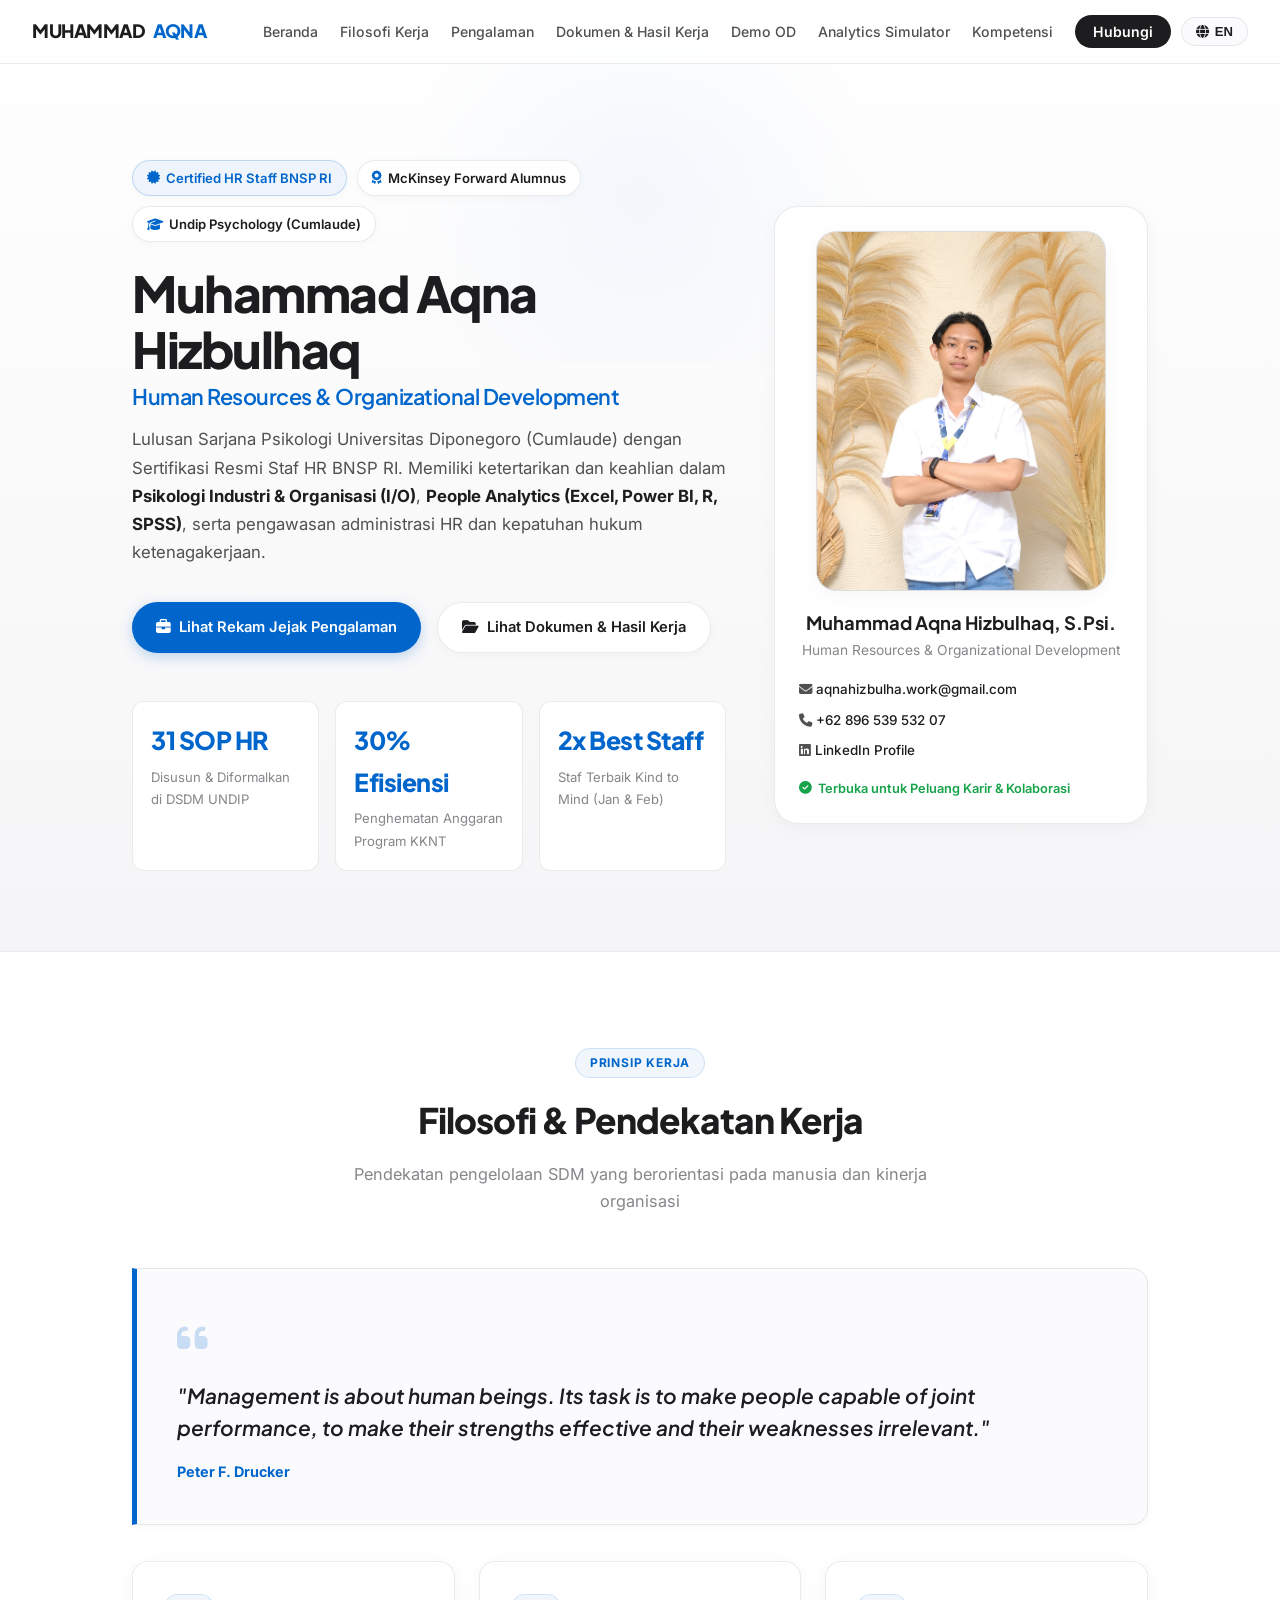
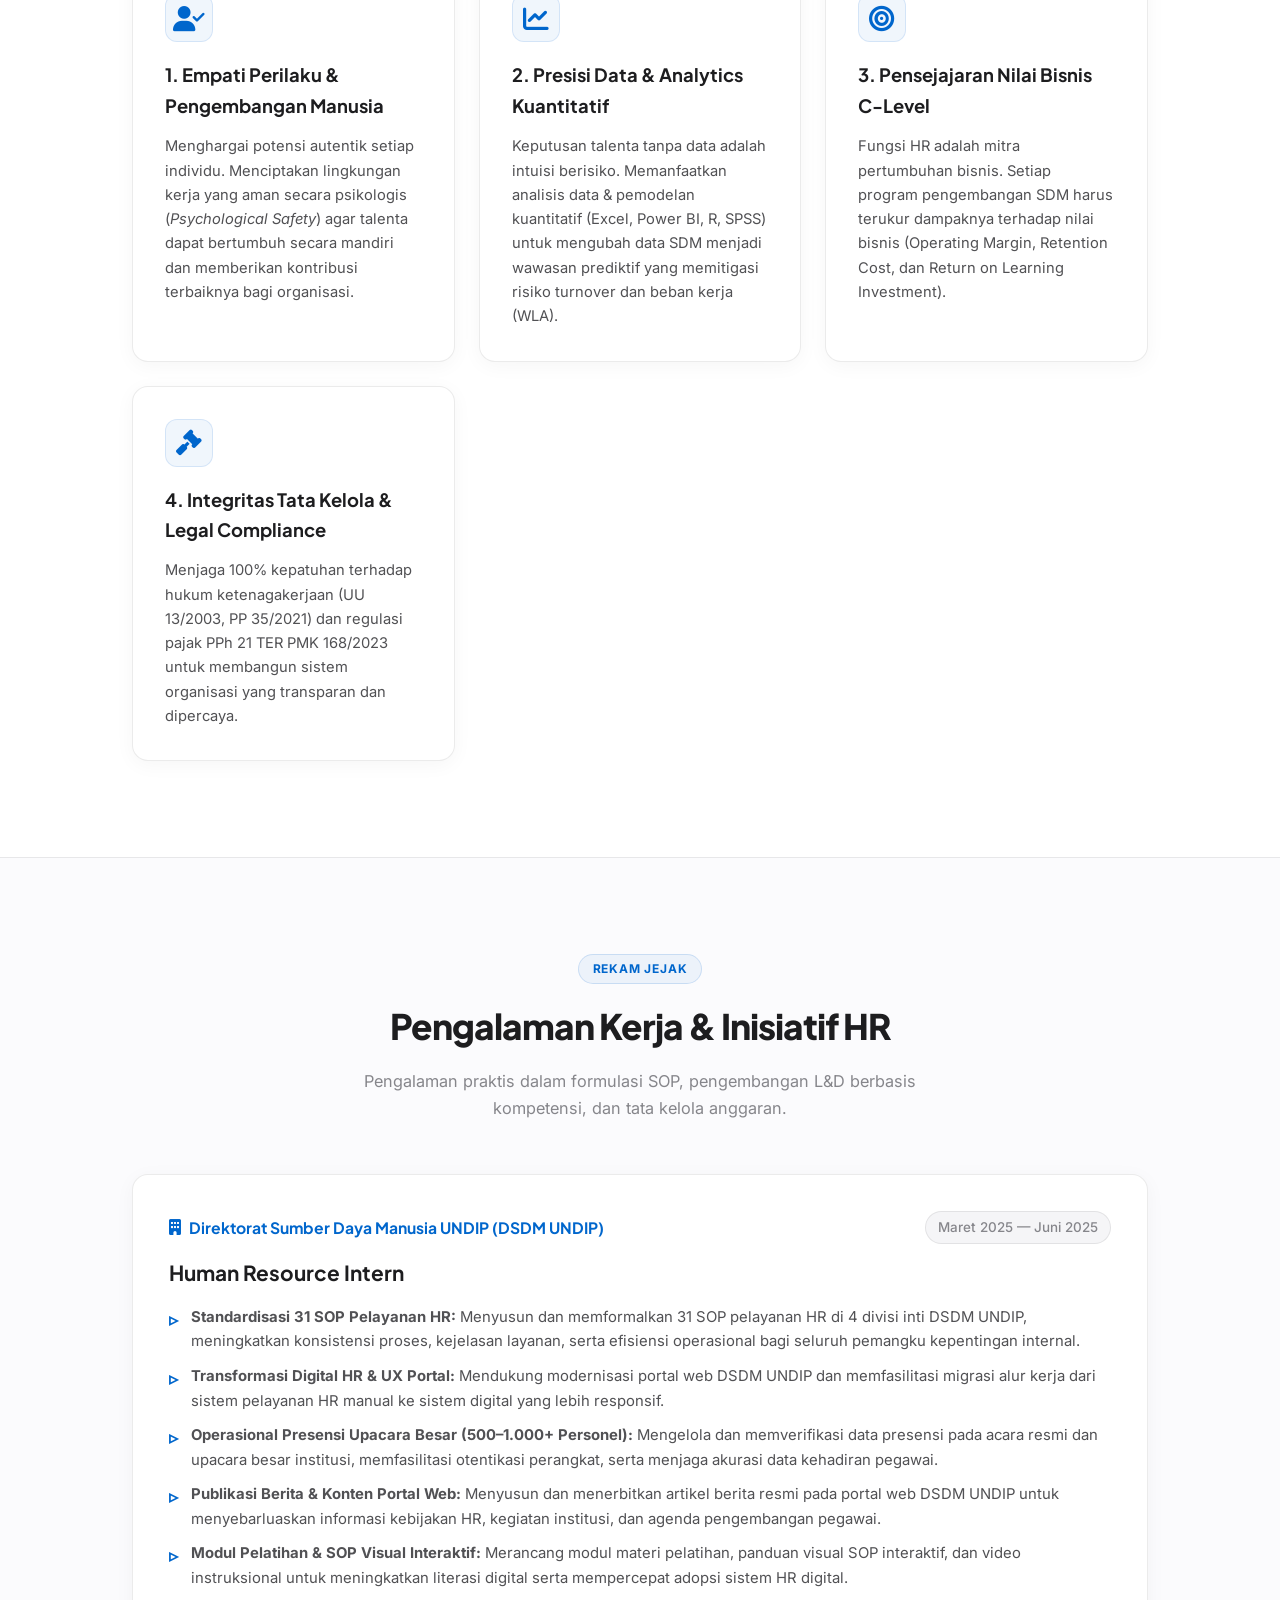
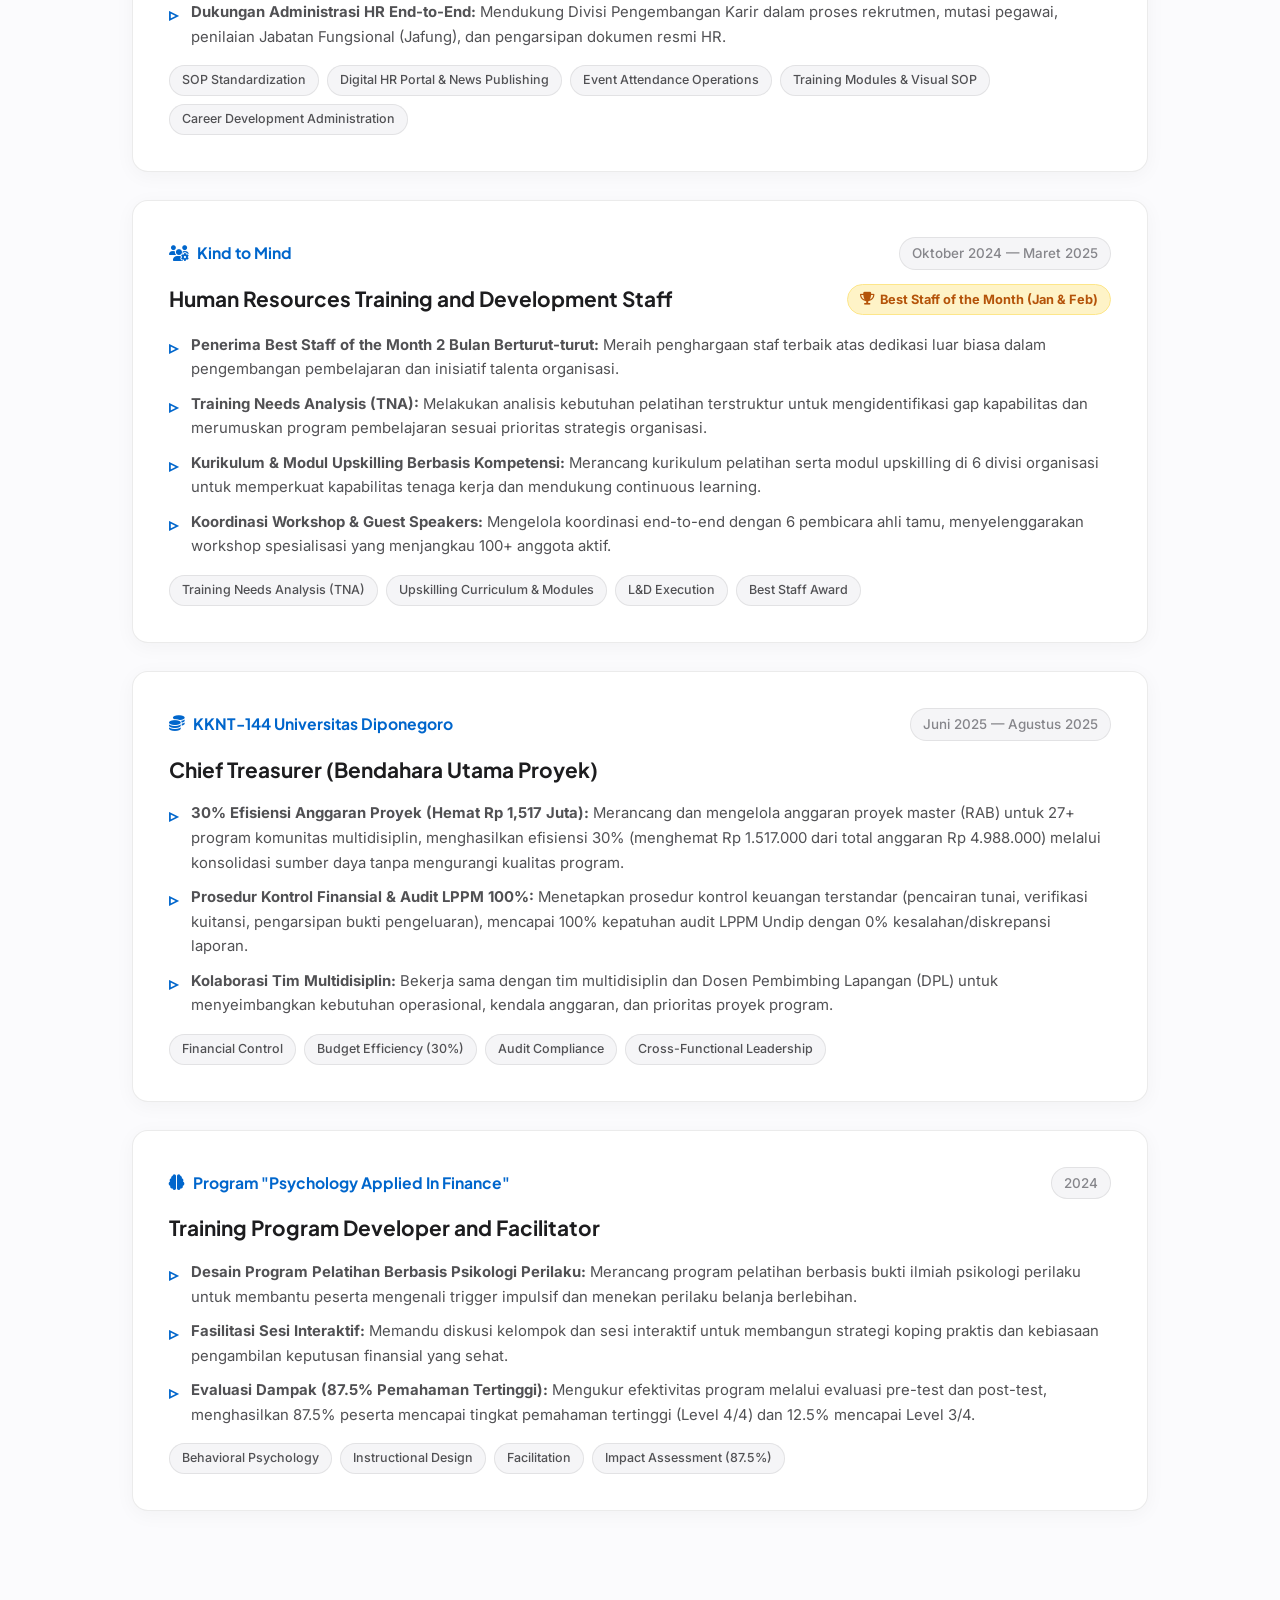
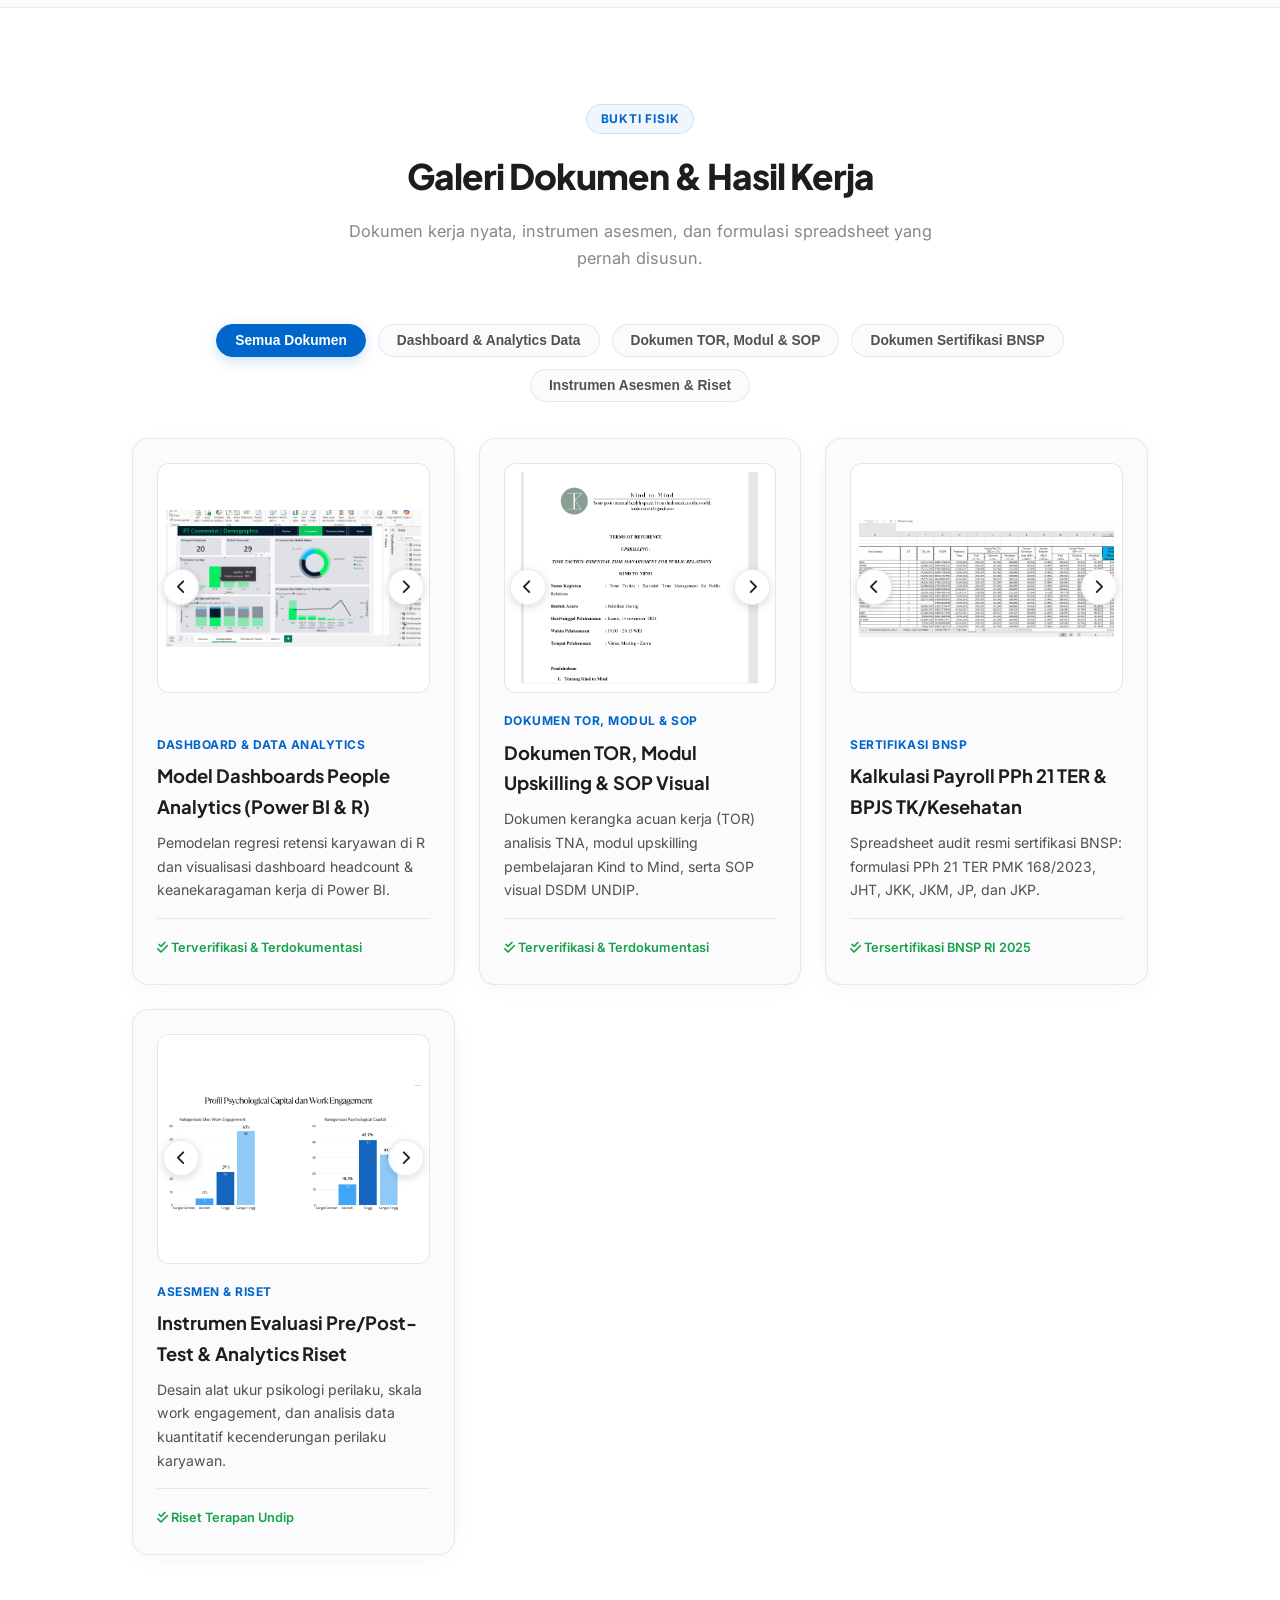
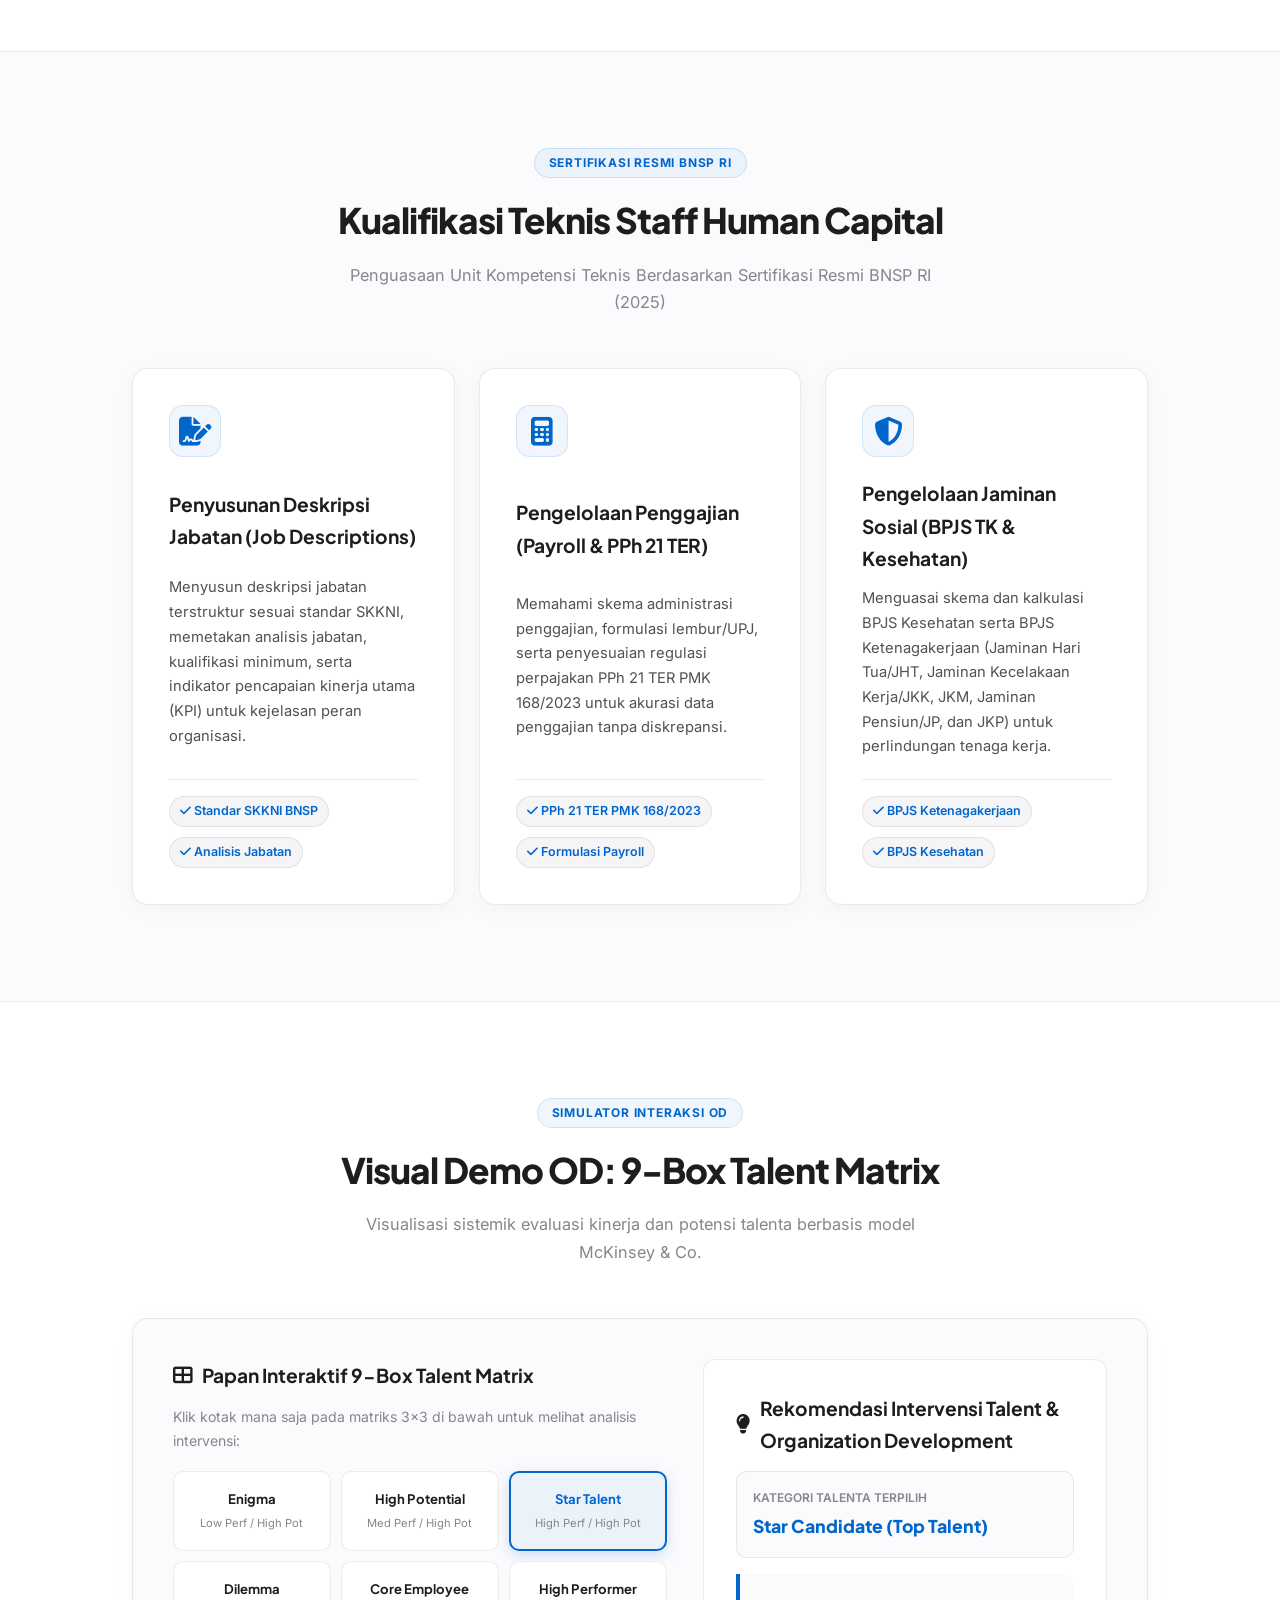
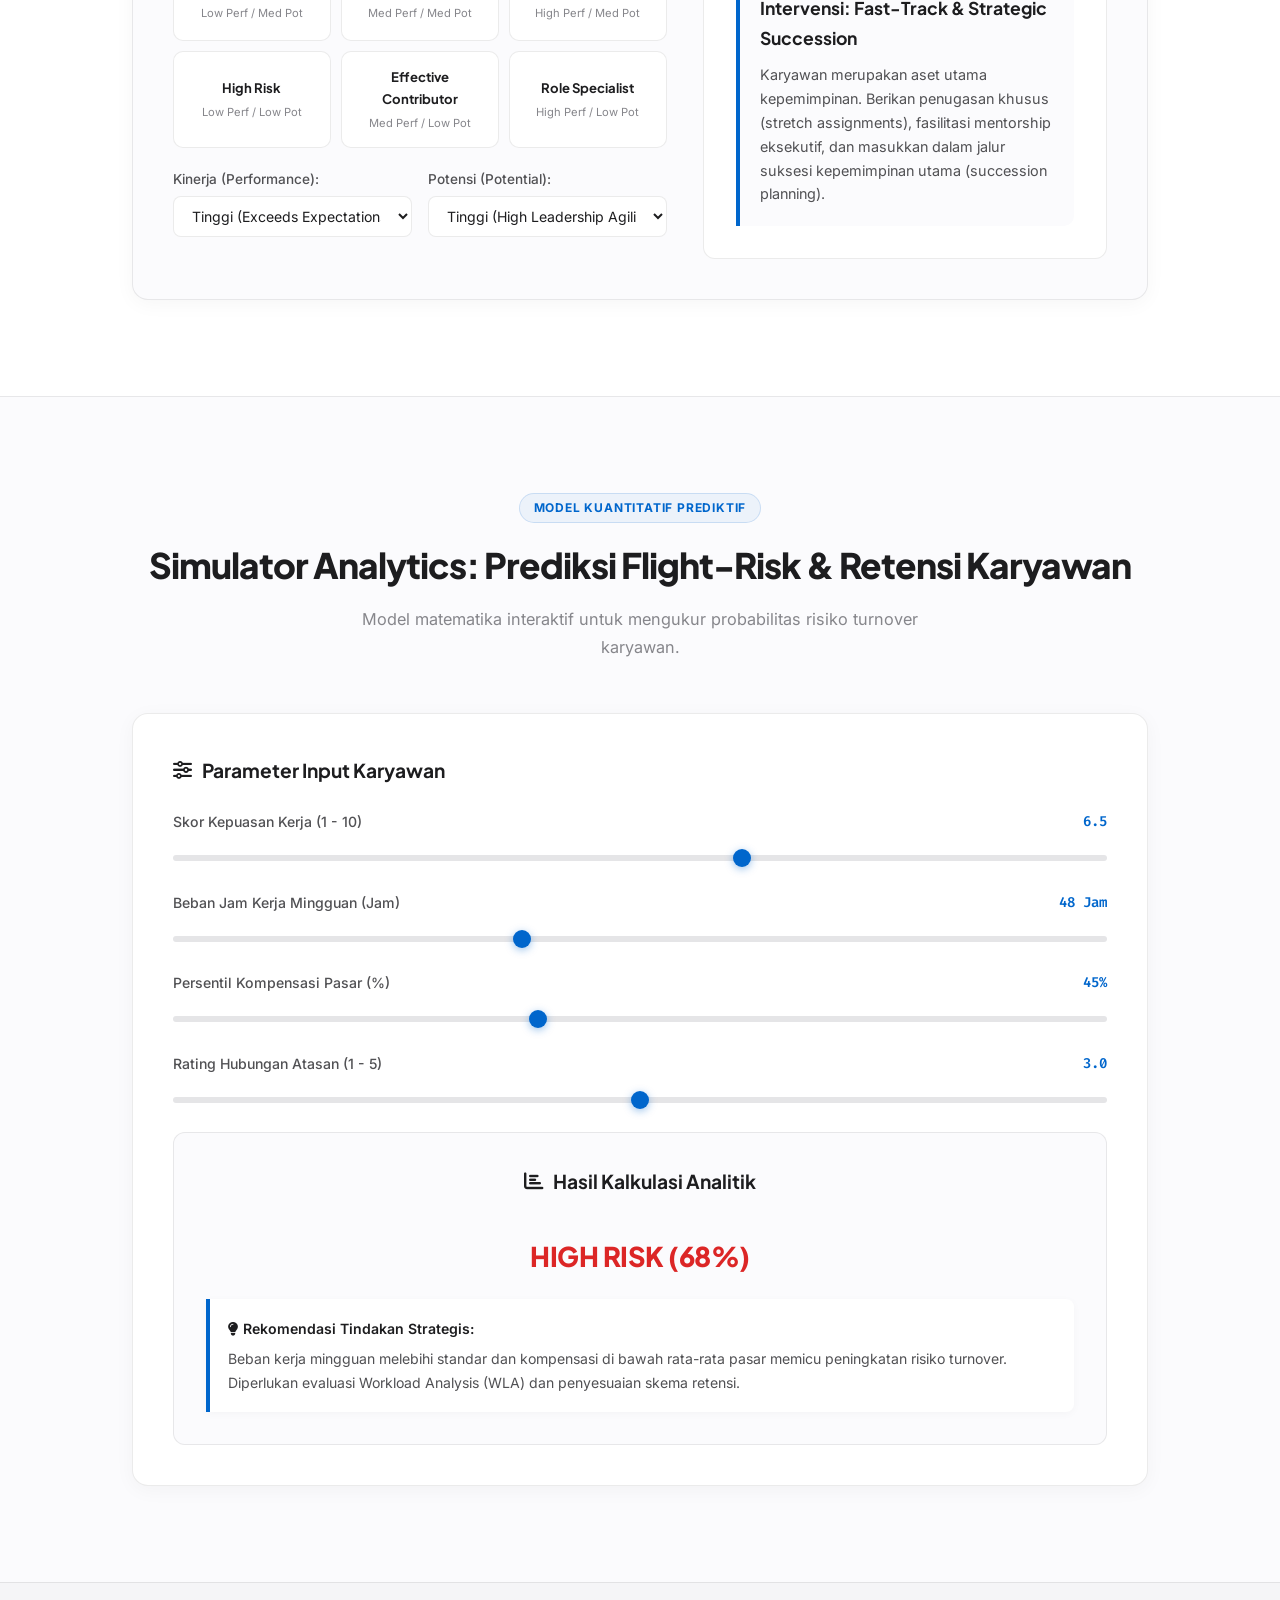
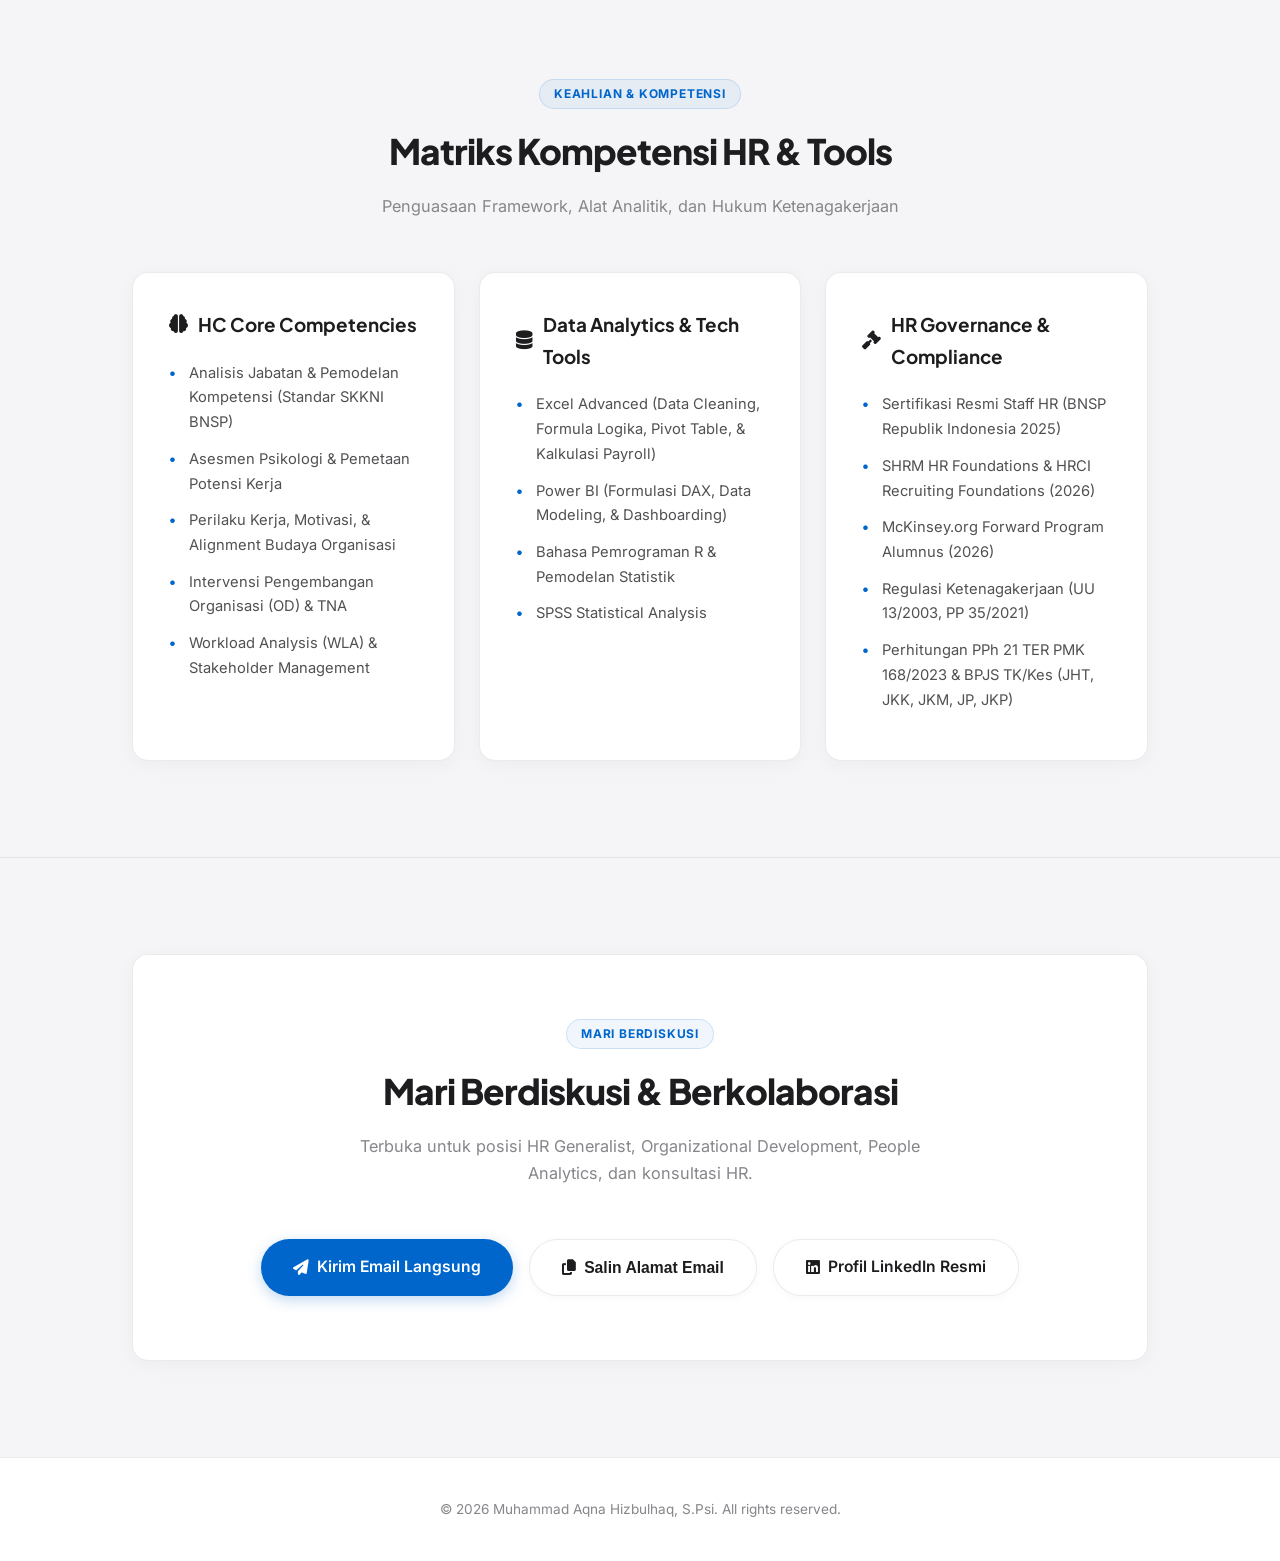
==== commit 40629add: "Add bilingual language toggle system (ID/EN) with fluent executive English translations (v9.0)" ====
--- a/index.html
+++ b/index.html
@@ -24,13 +24,39 @@
     <meta name="twitter:title" content="Muhammad Aqna Hizbulhaq | Portofolio">
     <meta name="twitter:description" content="Portofolio Resmi Muhammad Aqna Hizbulhaq, S.Psi. — Human Resources & Organizational Development, McKinsey Forward Alumnus, & BNSP HR Staff Certified.">
     <meta name="twitter:image" content="https://muhammadaqnahizbulhaq.github.io/profile.jpg">
+    
+    <!-- SCHEMA.ORG STRUCTURED DATA FOR GOOGLE SEARCH RANKING -->
+    <script type="application/ld+json">
+    {
+      "@context": "https://schema.org",
+      "@type": "Person",
+      "name": "Muhammad Aqna Hizbulhaq",
+      "alternateName": "Aqna Hizbulhaq",
+      "jobTitle": "Human Resources & Organizational Development Specialist",
+      "alumniOf": {
+        "@type": "EducationalOrganization",
+        "name": "Universitas Diponegoro"
+      },
+      "url": "https://muhammadaqnahizbulhaq.github.io/",
+      "sameAs": [
+        "https://www.linkedin.com/in/aqnahizbulhaq"
+      ],
+      "knowsAbout": [
+        "Human Resources",
+        "Organizational Development",
+        "People Analytics",
+        "BNSP HR Certification",
+        "McKinsey Forward Program"
+      ]
+    }
+    </script>
     <!-- Google Fonts: Plus Jakarta Sans, Inter, & Fira Code -->
     <link rel="preconnect" href="https://fonts.googleapis.com">
     <link rel="preconnect" href="https://fonts.gstatic.com" crossorigin>
     <link href="https://fonts.googleapis.com/css2?family=Fira+Code:wght@400;500;600&family=Inter:wght@300;400;500;600;700&family=Plus+Jakarta+Sans:wght@400;500;600;700;800&display=swap" rel="stylesheet">
     <!-- FontAwesome Icons -->
     <link rel="stylesheet" href="https://cdnjs.cloudflare.com/ajax/libs/font-awesome/6.4.0/css/all.min.css">
-    <link rel="stylesheet" href="styles.css?v=7.0">
+    <link rel="stylesheet" href="styles.css?v=9.0">
 </head>
 <body>
     <div class="scroll-progress-bar" id="scrollProgressBar"></div>
@@ -42,17 +68,22 @@
                 MUHAMMAD <span class="logo-accent">AQNA</span>
             </a>
             <ul class="nav-menu" id="navMenu">
-                <li><a href="#hero">Beranda</a></li>
-                <li><a href="#about">Filosofi Kerja</a></li>
-                <li><a href="#experience">Pengalaman</a></li>
-                <li><a href="#artifacts">Dokumen & Hasil Kerja</a></li>
-                <li><a href="#od-system">Demo OD</a></li>
-                <li><a href="#simulator">Analytics Simulator</a></li>
-                <li><a href="#competencies">Kompetensi</a></li>
-                <li><a href="#contact" class="nav-btn">Hubungi</a></li>
+                <li><a href="#hero" data-i18n="nav_home">Beranda</a></li>
+                <li><a href="#about" data-i18n="nav_about">Filosofi Kerja</a></li>
+                <li><a href="#experience" data-i18n="nav_exp">Pengalaman</a></li>
+                <li><a href="#artifacts" data-i18n="nav_artifacts">Dokumen & Hasil Kerja</a></li>
+                <li><a href="#od-system" data-i18n="nav_od">Demo OD</a></li>
+                <li><a href="#simulator" data-i18n="nav_sim">Analytics Simulator</a></li>
+                <li><a href="#competencies" data-i18n="nav_skills">Kompetensi</a></li>
+                <li><a href="#contact" class="nav-btn" data-i18n="nav_contact">Hubungi</a></li>
             </ul>
-            <div class="hamburger" id="hamburgerBtn">
-                <i class="fas fa-bars"></i>
+            <div class="nav-right-actions">
+                <button type="button" id="langToggleBtn" class="lang-toggle-btn" title="Switch Language / Ganti Bahasa">
+                    <i class="fas fa-globe"></i> <span id="langLabel">EN</span>
+                </button>
+                <div class="hamburger" id="hamburgerBtn">
+                    <i class="fas fa-bars"></i>
+                </div>
             </div>
         </div>
     </nav>
@@ -65,37 +96,37 @@
             <!-- LEFT COLUMN: EXECUTIVE BRIEF -->
             <div class="hero-text-col">
                 <div class="badge-container">
-                    <span class="badge badge-glow"><i class="fas fa-certificate"></i> Certified HR Staff BNSP RI</span>
-                    <span class="badge"><i class="fas fa-award"></i> McKinsey Forward Alumnus</span>
-                    <span class="badge"><i class="fas fa-graduation-cap"></i> Undip Psychology (Cumlaude)</span>
+                    <span class="badge badge-glow" data-i18n="badge_bnsp"><i class="fas fa-certificate"></i> Certified HR Staff BNSP RI</span>
+                    <span class="badge" data-i18n="badge_mckinsey"><i class="fas fa-award"></i> McKinsey Forward Alumnus</span>
+                    <span class="badge" data-i18n="badge_undip"><i class="fas fa-graduation-cap"></i> Undip Psychology (Cumlaude)</span>
                 </div>
                 
                 <h1 class="hero-title">
                     Muhammad Aqna Hizbulhaq
-                    <span class="hero-subtitle-text">Human Resources & Organizational Development</span>
+                    <span class="hero-subtitle-text" data-i18n="hero_subtitle">Human Resources & Organizational Development</span>
                 </h1>
 
-                <p class="hero-description">
+                <p class="hero-description" data-i18n="hero_desc">
                     Lulusan Sarjana Psikologi Universitas Diponegoro (Cumlaude) dengan Sertifikasi Resmi Staf HR BNSP RI. Memiliki ketertarikan dan keahlian dalam <strong>Psikologi Industri & Organisasi (I/O)</strong>, <strong>People Analytics (Excel, Power BI, R, SPSS)</strong>, serta pengawasan administrasi HR dan kepatuhan hukum ketenagakerjaan.
                 </p>
 
                 <div class="hero-cta-group">
-                    <a href="#experience" class="btn btn-primary"><i class="fas fa-briefcase"></i> Lihat Rekam Jejak Pengalaman</a>
-                    <a href="#artifacts" class="btn btn-secondary"><i class="fas fa-folder-open"></i> Lihat Dokumen & Hasil Kerja</a>
+                    <a href="#experience" class="btn btn-primary" data-i18n="hero_cta_exp"><i class="fas fa-briefcase"></i> Lihat Rekam Jejak Pengalaman</a>
+                    <a href="#artifacts" class="btn btn-secondary" data-i18n="hero_cta_art"><i class="fas fa-folder-open"></i> Lihat Dokumen & Hasil Kerja</a>
                 </div>
 
                 <div class="hero-metrics-grid">
                     <div class="metric-card glass-panel-sm">
-                        <div class="metric-value">31 SOP HR</div>
-                        <div class="metric-label">Disusun & Diformalkan di DSDM UNDIP</div>
+                        <div class="metric-value" data-i18n="metric_1_val">31 SOP HR</div>
+                        <div class="metric-label" data-i18n="metric_1_lbl">Disusun & Diformalkan di DSDM UNDIP</div>
                     </div>
                     <div class="metric-card glass-panel-sm">
-                        <div class="metric-value">30% Efisiensi</div>
-                        <div class="metric-label">Penghematan Anggaran Program KKNT</div>
+                        <div class="metric-value" data-i18n="metric_2_val">30% Efisiensi</div>
+                        <div class="metric-label" data-i18n="metric_2_lbl">Penghematan Anggaran Program KKNT</div>
                     </div>
                     <div class="metric-card glass-panel-sm">
-                        <div class="metric-value">2x Best Staff</div>
-                        <div class="metric-label">Staf Terbaik Kind to Mind (Jan & Feb)</div>
+                        <div class="metric-value" data-i18n="metric_3_val">2x Best Staff</div>
+                        <div class="metric-label" data-i18n="metric_3_lbl">Staf Terbaik Kind to Mind (Jan & Feb)</div>
                     </div>
                 </div>
             </div>
@@ -107,13 +138,13 @@
                         <img src="profile.jpg" alt="Muhammad Aqna" class="profile-photo-img" onerror="this.onerror=null; this.src='profile.jpg.JPG';">
                     </div>
                     <h3 class="photo-card-name">Muhammad Aqna Hizbulhaq, S.Psi.</h3>
-                    <p class="photo-card-title">Human Resources & Organizational Development</p>
+                    <p class="photo-card-title" data-i18n="photo_title">Human Resources & Organizational Development</p>
                     
                     <div class="photo-card-details">
                         <p><i class="fas fa-envelope"></i> <a href="mailto:aqnahizbulha.work@gmail.com">aqnahizbulha.work@gmail.com</a></p>
                         <p><i class="fas fa-phone"></i> <a href="tel:+6289653953207">+62 896 539 532 07</a></p>
-                        <p><i class="fab fa-linkedin"></i> <a href="https://www.linkedin.com/in/aqnahizbulhaq" target="_blank">LinkedIn Profile</a></p>
-                        <p class="photo-card-status"><i class="fas fa-circle-check"></i> Terbuka untuk Peluang Karir & Kolaborasi</p>
+                        <p><i class="fab fa-linkedin"></i> <a href="https://www.linkedin.com/in/aqnahizbulhaq" target="_blank" data-i18n="photo_linkedin">LinkedIn Profile</a></p>
+                        <p class="photo-card-status" data-i18n="photo_status"><i class="fas fa-circle-check"></i> Terbuka untuk Peluang Karir & Kolaborasi</p>
                     </div>
                 </div>
             </div>
@@ -125,9 +156,9 @@
     <section id="about" class="section philosophy-section">
         <div class="container">
             <div class="section-header text-center">
-                <span class="pill-label">PRINSIP KERJA</span>
-                <h2 class="section-title">Filosofi & Pendekatan Kerja</h2>
-                <p class="section-subtitle">Pendekatan pengelolaan SDM yang berorientasi pada manusia dan kinerja organisasi</p>
+                <span class="pill-label" data-i18n="pill_philosophy">PRINSIP KERJA</span>
+                <h2 class="section-title" data-i18n="sec_philosophy_title">Filosofi & Pendekatan Kerja</h2>
+                <p class="section-subtitle" data-i18n="sec_philosophy_sub">Pendekatan pengelolaan SDM yang berorientasi pada manusia dan kinerja organisasi</p>
             </div>
 
             <!-- CLEAR PETER DRUCKER QUOTE BANNER -->
@@ -144,29 +175,29 @@
                 <!-- PILLAR 1: EMPATI PERILAKU & PENGEMBANGAN MANUSIA -->
                 <div class="about-card glass-panel">
                     <div class="card-icon"><i class="fas fa-user-check"></i></div>
-                    <h3>1. Empati Perilaku & Pengembangan Manusia</h3>
-                    <p>Menghargai potensi autentik setiap individu. Menciptakan lingkungan kerja yang aman secara psikologis (<em>Psychological Safety</em>) agar talenta dapat bertumbuh secara mandiri dan memberikan kontribusi terbaiknya bagi organisasi.</p>
+                    <h3 data-i18n="pillar_1_title">1. Empati Perilaku & Pengembangan Manusia</h3>
+                    <p data-i18n="pillar_1_desc">Menghargai potensi autentik setiap individu. Menciptakan lingkungan kerja yang aman secara psikologis (<em>Psychological Safety</em>) agar talenta dapat bertumbuh secara mandiri dan memberikan kontribusi terbaiknya bagi organisasi.</p>
                 </div>
 
                 <!-- PILLAR 2: DATA-DRIVEN PRECISION -->
                 <div class="about-card glass-panel">
                     <div class="card-icon"><i class="fas fa-chart-line"></i></div>
-                    <h3>2. Presisi Data & Analytics Kuantitatif</h3>
-                    <p>Keputusan talenta tanpa data adalah intuisi berisiko. Memanfaatkan analisis data & pemodelan kuantitatif (Excel, Power BI, R, SPSS) untuk mengubah data SDM menjadi wawasan prediktif yang memitigasi risiko turnover dan beban kerja (WLA).</p>
+                    <h3 data-i18n="pillar_2_title">2. Presisi Data & Analytics Kuantitatif</h3>
+                    <p data-i18n="pillar_2_desc">Keputusan talenta tanpa data adalah intuisi berisiko. Memanfaatkan analisis data & pemodelan kuantitatif (Excel, Power BI, R, SPSS) untuk mengubah data SDM menjadi wawasan prediktif yang memitigasi risiko turnover dan beban kerja (WLA).</p>
                 </div>
 
                 <!-- PILLAR 3: C-LEVEL FINANCIAL ALIGNMENT -->
                 <div class="about-card glass-panel">
                     <div class="card-icon"><i class="fas fa-bullseye"></i></div>
-                    <h3>3. Pensejajaran Nilai Bisnis C-Level</h3>
-                    <p>Fungsi HR adalah mitra pertumbuhan bisnis. Setiap program pengembangan SDM harus terukur dampaknya terhadap nilai bisnis (Operating Margin, Retention Cost, dan Return on Learning Investment).</p>
+                    <h3 data-i18n="pillar_3_title">3. Pensejajaran Nilai Bisnis C-Level</h3>
+                    <p data-i18n="pillar_3_desc">Fungsi HR adalah mitra pertumbuhan bisnis. Setiap program pengembangan SDM harus terukur dampaknya terhadap nilai bisnis (Operating Margin, Retention Cost, dan Return on Learning Investment).</p>
                 </div>
 
                 <!-- PILLAR 4: GOVERNANCE & LEGAL COMPLIANCE -->
                 <div class="about-card glass-panel">
                     <div class="card-icon"><i class="fas fa-gavel"></i></div>
-                    <h3>4. Integritas Tata Kelola & Legal Compliance</h3>
-                    <p>Menjaga 100% kepatuhan terhadap hukum ketenagakerjaan (UU 13/2003, PP 35/2021) dan regulasi pajak PPh 21 TER PMK 168/2023 untuk membangun sistem organisasi yang transparan dan dipercaya.</p>
+                    <h3 data-i18n="pillar_4_title">4. Integritas Tata Kelola & Legal Compliance</h3>
+                    <p data-i18n="pillar_4_desc">Menjaga 100% kepatuhan terhadap hukum ketenagakerjaan (UU 13/2003, PP 35/2021) dan regulasi pajak PPh 21 TER PMK 168/2023 untuk membangun sistem organisasi yang transparan dan dipercaya.</p>
                 </div>
             </div>
         </div>
@@ -176,9 +207,9 @@
     <section id="experience" class="section experience-section">
         <div class="container">
             <div class="section-header text-center">
-                <span class="pill-label">REKAM JEJAK NYATA</span>
-                <h2 class="section-title">Pengalaman Profesional & Organisasi</h2>
-                <p class="section-subtitle">Eksekusi Teruji dalam Optimasi Administrasi HR, Pembelajaran Kompetensi, dan Pengendalian Finansial</p>
+                <span class="pill-label" data-i18n="pill_exp">REKAM JEJAK</span>
+                <h2 class="section-title" data-i18n="sec_exp_title">Pengalaman Kerja & Inisiatif HR</h2>
+                <p class="section-subtitle" data-i18n="sec_exp_sub">Pengalaman praktis dalam formulasi SOP, pengembangan L&D berbasis kompetensi, dan tata kelola anggaran.</p>
             </div>
 
             <div class="timeline">
@@ -277,19 +308,19 @@
     <section id="artifacts" class="section artifacts-section">
         <div class="container">
             <div class="section-header text-center">
-                <span class="pill-label">REKAM DOKUMEN PORTOFOLIO</span>
-                <h2 class="section-title">Galeri Dokumen & Bukti Hasil Kerja</h2>
-                <p class="section-subtitle">Kompilasi Pratinjau Tangkapan Layar: Dashboard Analytics, TOR Pelatihan & Modul, Formulir BNSP, & Instrumen Psikologi</p>
-            </div>
-
-            <!-- CATEGORY FILTER TABS IN ACCESSIBLE INDONESIAN -->
+                <span class="pill-label" data-i18n="pill_art">BUKTI FISIK</span>
+                <h2 class="section-title" data-i18n="sec_art_title">Galeri Dokumen & Hasil Kerja</h2>
+                <p class="section-subtitle" data-i18n="sec_art_sub">Dokumen kerja nyata, instrumen asesmen, dan formulasi spreadsheet yang pernah disusun.</p>
+            </div>
+
+            <!-- ARTIFACT CATEGORY FILTER TABS -->
             <div class="artifact-tabs text-center">
-                <button type="button" class="artifact-tab-btn active" data-target="all">Semua Dokumen</button>
-                <button type="button" class="artifact-tab-btn" data-target="analytics">Dashboard & Analytics Data</button>
-                <button type="button" class="artifact-tab-btn" data-target="governance">Dokumen TOR, Modul & SOP</button>
-                <button type="button" class="artifact-tab-btn" data-target="bnsp">Dokumen Sertifikasi BNSP</button>
-                <button type="button" class="artifact-tab-btn" data-target="psychology">Instrumen Asesmen & Riset</button>
-            </div>
+                <button type="button" class="artifact-tab-btn active" data-target="all" data-i18n="tab_all">Semua Dokumen</button>
+                <button type="button" class="artifact-tab-btn" data-target="analytics" data-i18n="tab_analytics">Dashboard & Analytics Data</button>
+                <button type="button" class="artifact-tab-btn" data-target="governance" data-i18n="tab_governance">Dokumen TOR, Modul & SOP</button>
+                <button type="button" class="artifact-tab-btn" data-target="bnsp" data-i18n="tab_bnsp">Dokumen Sertifikasi BNSP</button>
+                <button type="button" class="artifact-tab-btn" data-target="psychology" data-i18n="tab_psychology">Instrumen Asesmen & Riset</button>
+            </div>        
 
             <div class="artifacts-grid">
                 <!-- ARTIFACT ITEM 1: POWER BI / R ANALYTICS -->
@@ -445,9 +476,9 @@
     <section id="od-system" class="section od-section">
         <div class="container">
             <div class="section-header text-center">
-                <span class="pill-label">DEMO APLIKASI INTERAKTIF</span>
-                <h2 class="section-title">Visual Demo OD: 9-Box Talent Matrix</h2>
-                <p class="section-subtitle">Dikembangkan Berdasarkan Framework McKinsey & Co.</p>
+                <span class="pill-label" data-i18n="pill_od">SIMULATOR INTERAKSI OD</span>
+                <h2 class="section-title" data-i18n="sec_od_title">Visual Demo OD: 9-Box Talent Matrix</h2>
+                <p class="section-subtitle" data-i18n="sec_od_sub">Visualisasi sistemik evaluasi kinerja dan potensi talenta berbasis model McKinsey & Co.</p>
             </div>
 
             <div class="od-wrapper glass-panel">
@@ -540,9 +571,9 @@
     <section id="simulator" class="section simulator-section">
         <div class="container">
             <div class="section-header text-center">
-                <span class="pill-label">MODEL PREDIKTIF HR</span>
-                <h2 class="section-title">Workforce Flight-Risk Predictor Simulator</h2>
-                <p class="section-subtitle">Model Prediktif Berbasis Algoritma Regresi Kuantitatif Retensi & Analisis Beban Kerja (WLA)</p>
+                <span class="pill-label" data-i18n="pill_sim">MODEL KUANTITATIF PREDIKTIF</span>
+                <h2 class="section-title" data-i18n="sec_sim_title">Simulator Analytics: Prediksi Flight-Risk & Retensi Karyawan</h2>
+                <p class="section-subtitle" data-i18n="sec_sim_sub">Model matematika interaktif untuk mengukur probabilitas risiko turnover karyawan.</p>
             </div>
 
             <div class="simulator-wrapper glass-panel">
@@ -602,8 +633,8 @@
     <section id="competencies" class="section">
         <div class="container">
             <div class="section-header text-center">
-                <span class="pill-label">KUALIFIKASI TERSTRUKTUR</span>
-                <h2 class="section-title">Matriks Kompetensi Teruji</h2>
+                <span class="pill-label" data-i18n="pill_skills">KEAHLIAN & KOMPETENSI</span>
+                <h2 class="section-title" data-i18n="sec_skills_title">Matriks Kompetensi HR & Tools</h2>
                 <p class="section-subtitle">Penguasaan Framework, Alat Analitik, dan Hukum Ketenagakerjaan</p>
             </div>
 
@@ -647,29 +678,16 @@
     <section id="contact" class="section contact-section">
         <div class="container">
             <div class="contact-card glass-panel text-center">
-                <h2 class="section-title">Mari Berdiskusi & Berkolaborasi</h2>
-                <p class="contact-subtext">Saya terbuka untuk diskusi profesional mengenai pengembangan organisasi, People Analytics, serta peluang kontribusi di perusahaan Anda.</p>
-
-                <div class="contact-info-grid">
-                    <div class="contact-item">
-                        <i class="fas fa-envelope"></i>
-                        <span>aqnahizbulha.work@gmail.com</span>
-                    </div>
-                    <div class="contact-item">
-                        <i class="fas fa-phone"></i>
-                        <span>+62 896 539 532 07</span>
-                    </div>
-                    <div class="contact-item">
-                        <i class="fab fa-linkedin"></i>
-                        <a href="https://www.linkedin.com/in/aqnahizbulhaq" target="_blank" style="color: inherit; text-decoration: none;">in/aqnahizbulhaq</a>
-                    </div>
-                </div>
-
-                <div class="contact-actions">
-                    <a href="mailto:aqnahizbulha.work@gmail.com" class="btn btn-primary btn-lg"><i class="fas fa-paper-plane"></i> Kirim Email Langsung</a>
-                    <a href="https://www.linkedin.com/in/aqnahizbulhaq" target="_blank" class="btn btn-secondary btn-lg"><i class="fab fa-linkedin"></i> Profil LinkedIn</a>
-                    <a href="https://wa.me/6289653953207" target="_blank" class="btn btn-secondary btn-lg"><i class="fab fa-whatsapp"></i> Chat WhatsApp</a>
-                    <button type="button" class="btn btn-secondary btn-lg" id="copyEmailBtn"><i class="fas fa-copy"></i> Salin Email</button>
+                <div class="section-header text-center">
+                    <span class="pill-label" data-i18n="pill_contact">MARI BERDISKUSI</span>
+                    <h2 class="section-title" data-i18n="sec_contact_title">Mari Berdiskusi & Berkolaborasi</h2>
+                    <p class="section-subtitle" data-i18n="sec_contact_sub">Terbuka untuk posisi HR Generalist, Organizational Development, People Analytics, dan konsultasi HR.</p>
+                </div>
+
+                <div class="contact-actions text-center margin-top-36">
+                    <a href="mailto:aqnahizbulha.work@gmail.com" class="btn btn-primary btn-lg" data-i18n="btn_send_email"><i class="fas fa-paper-plane"></i> Kirim Email Langsung</a>
+                    <button type="button" id="copyEmailBtn" class="btn btn-secondary btn-lg" data-i18n="btn_copy_email"><i class="fas fa-copy"></i> Salin Alamat Email</button>
+                    <a href="https://www.linkedin.com/in/aqnahizbulhaq" target="_blank" class="btn btn-secondary btn-lg" data-i18n="btn_linkedin"><i class="fab fa-linkedin"></i> Profil LinkedIn Resmi</a>
                 </div>
             </div>
         </div>
@@ -689,6 +707,6 @@
         <div id="lightboxCaption" class="lightbox-caption"></div>
     </div>
 
-    <script src="script.js?v=7.0"></script>
+    <script src="script.js?v=9.0"></script>
 </body>
 </html>
--- a/styles.css
+++ b/styles.css
@@ -199,6 +199,34 @@
     transform: translateY(-1px);
 }
 
+.nav-right-actions {
+    display: flex;
+    align-items: center;
+    gap: 12px;
+}
+
+.lang-toggle-btn {
+    background: var(--bg-alt);
+    color: var(--text-primary);
+    border: 1px solid var(--border-subtle);
+    padding: 6px 14px;
+    border-radius: 980px;
+    font-size: 0.82rem;
+    font-weight: 700;
+    cursor: pointer;
+    display: inline-flex;
+    align-items: center;
+    gap: 6px;
+    transition: var(--transition);
+}
+
+.lang-toggle-btn:hover {
+    background: var(--accent);
+    color: #ffffff;
+    border-color: var(--accent);
+    box-shadow: 0 4px 12px rgba(0, 102, 204, 0.2);
+}
+
 .hamburger {
     display: none;
     font-size: 1.25rem;
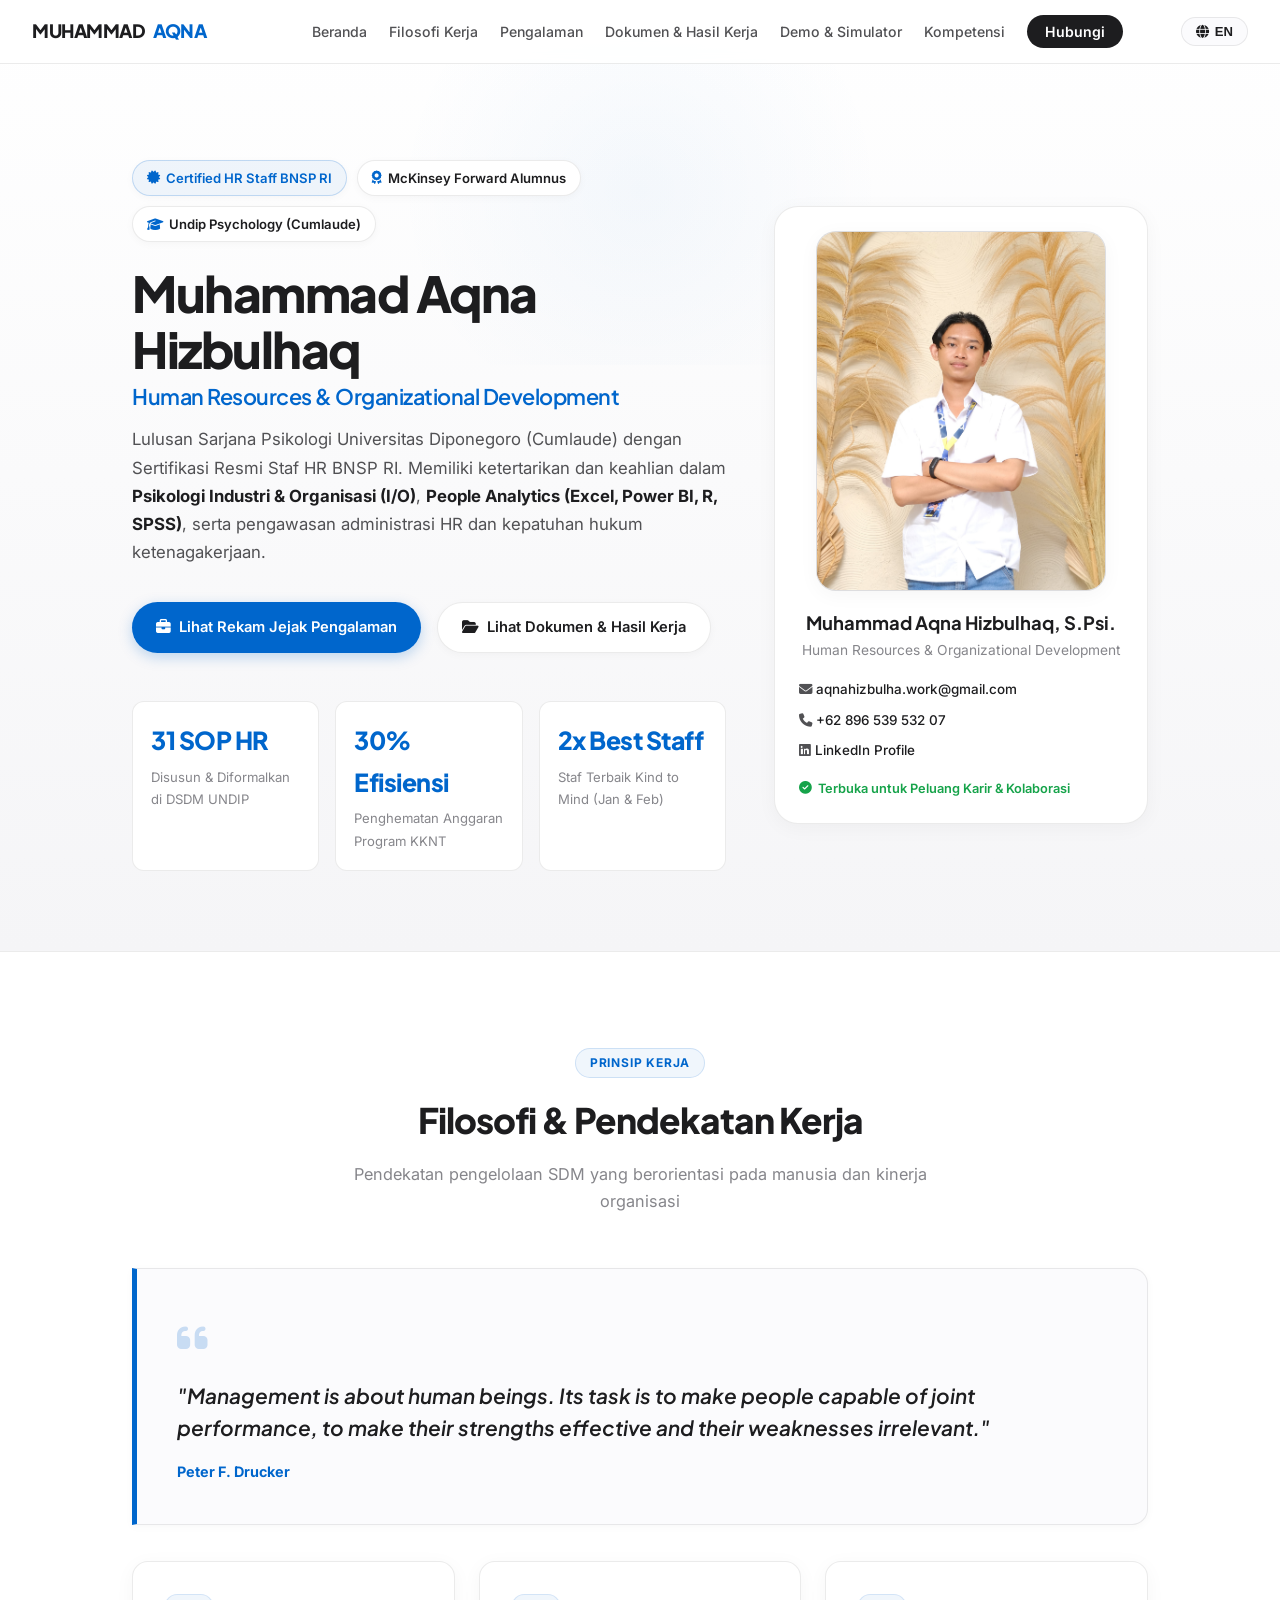
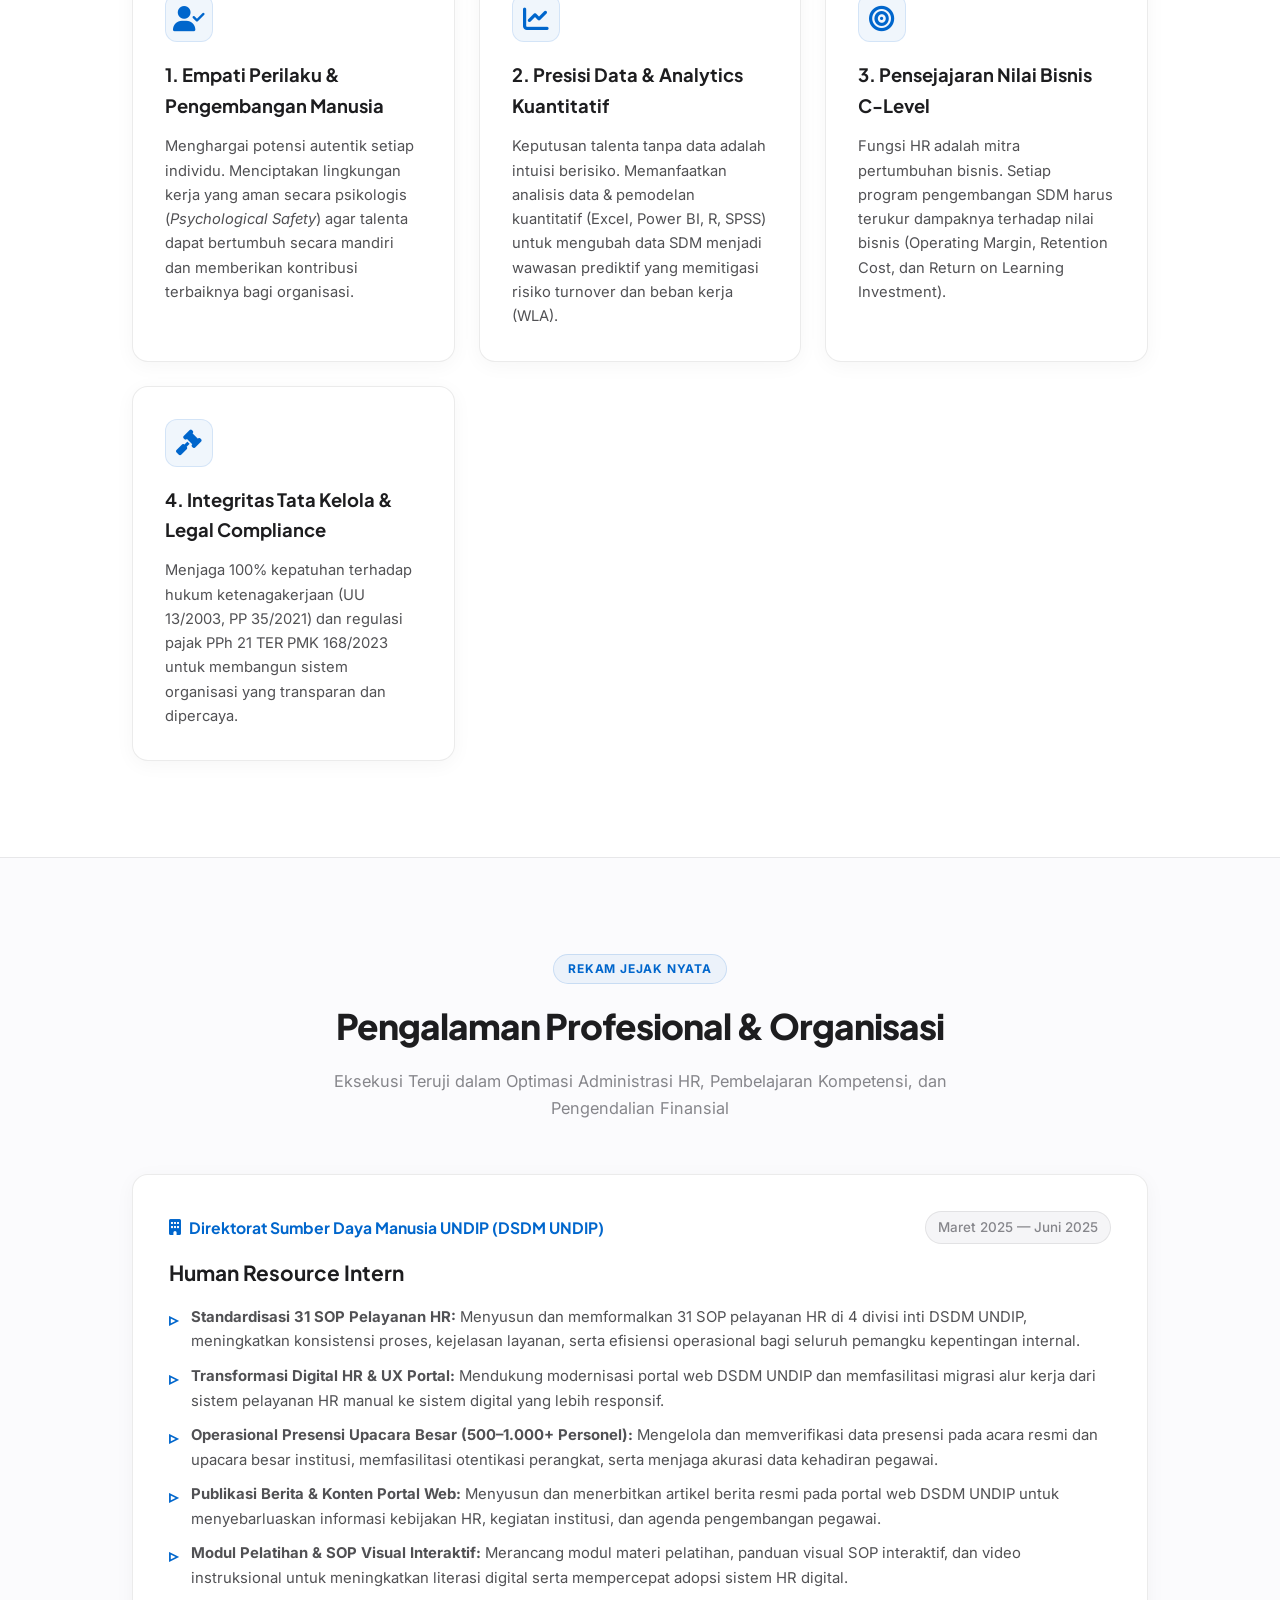
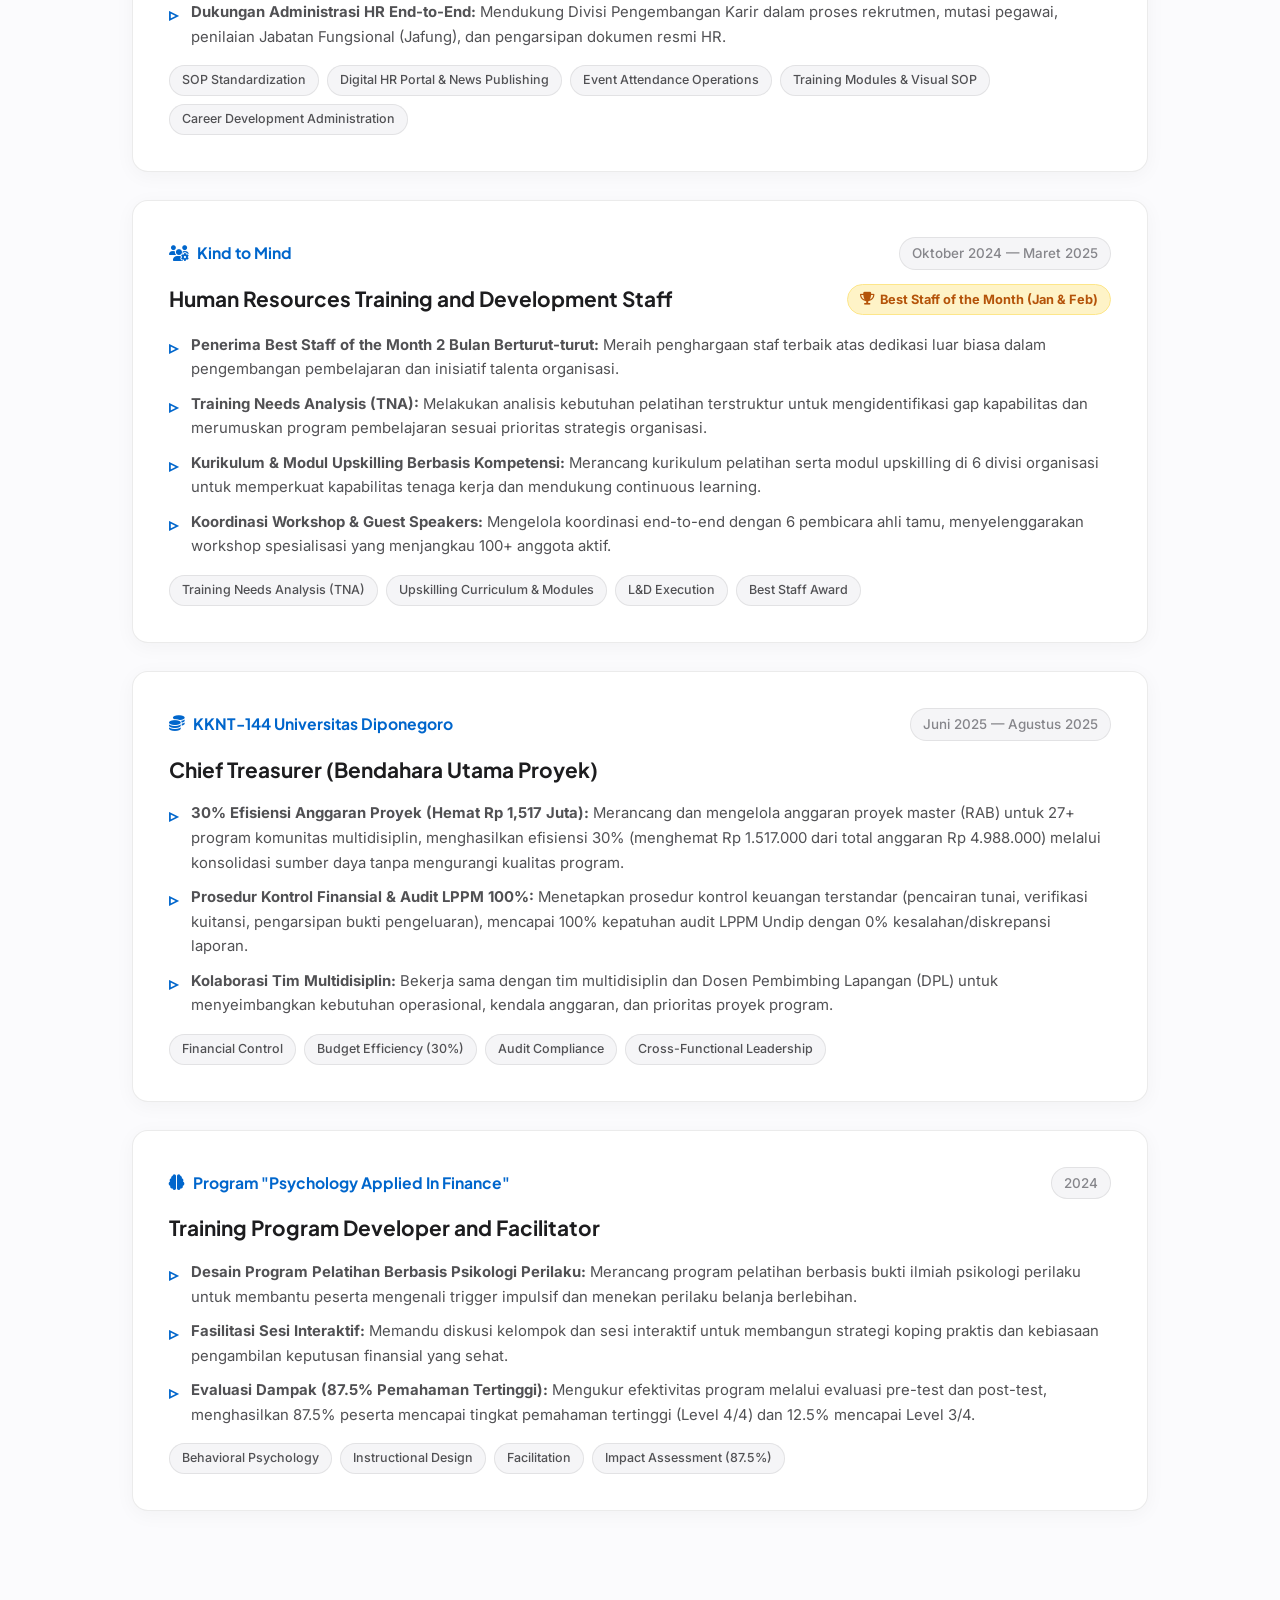
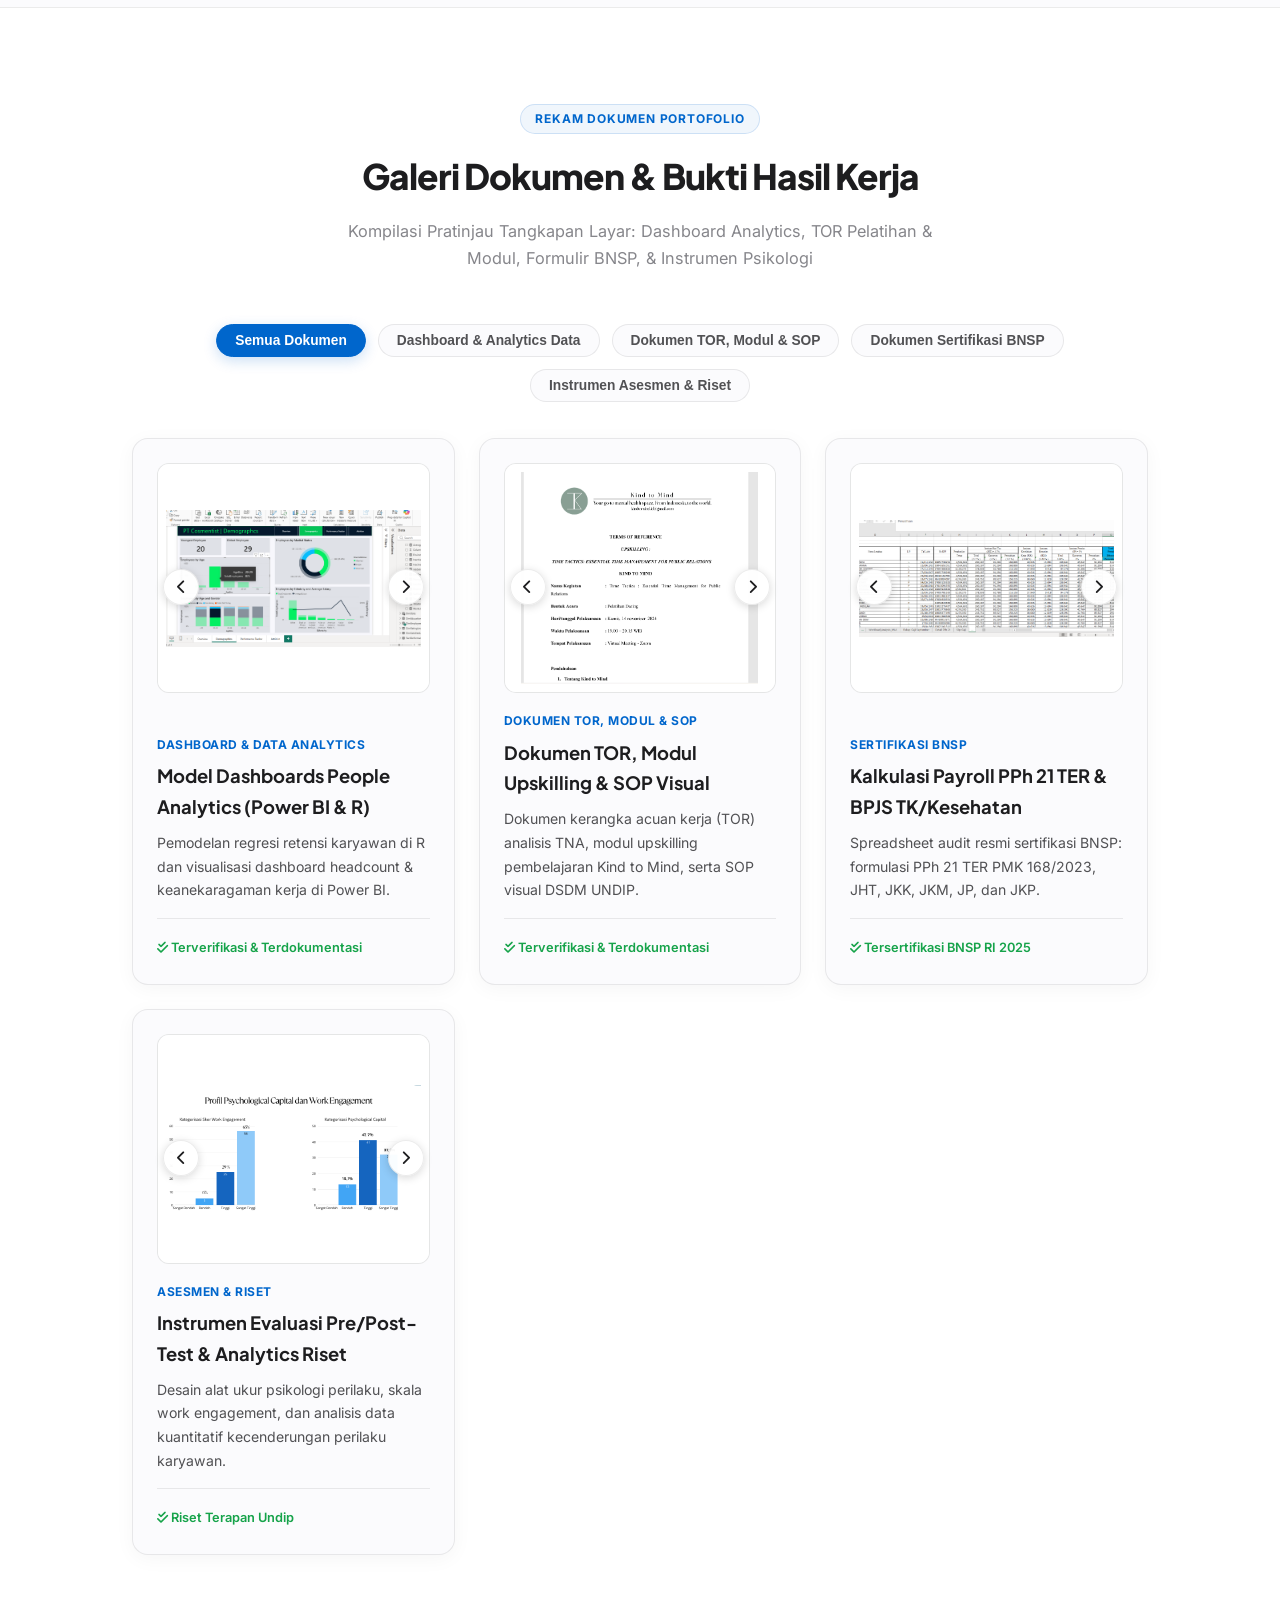
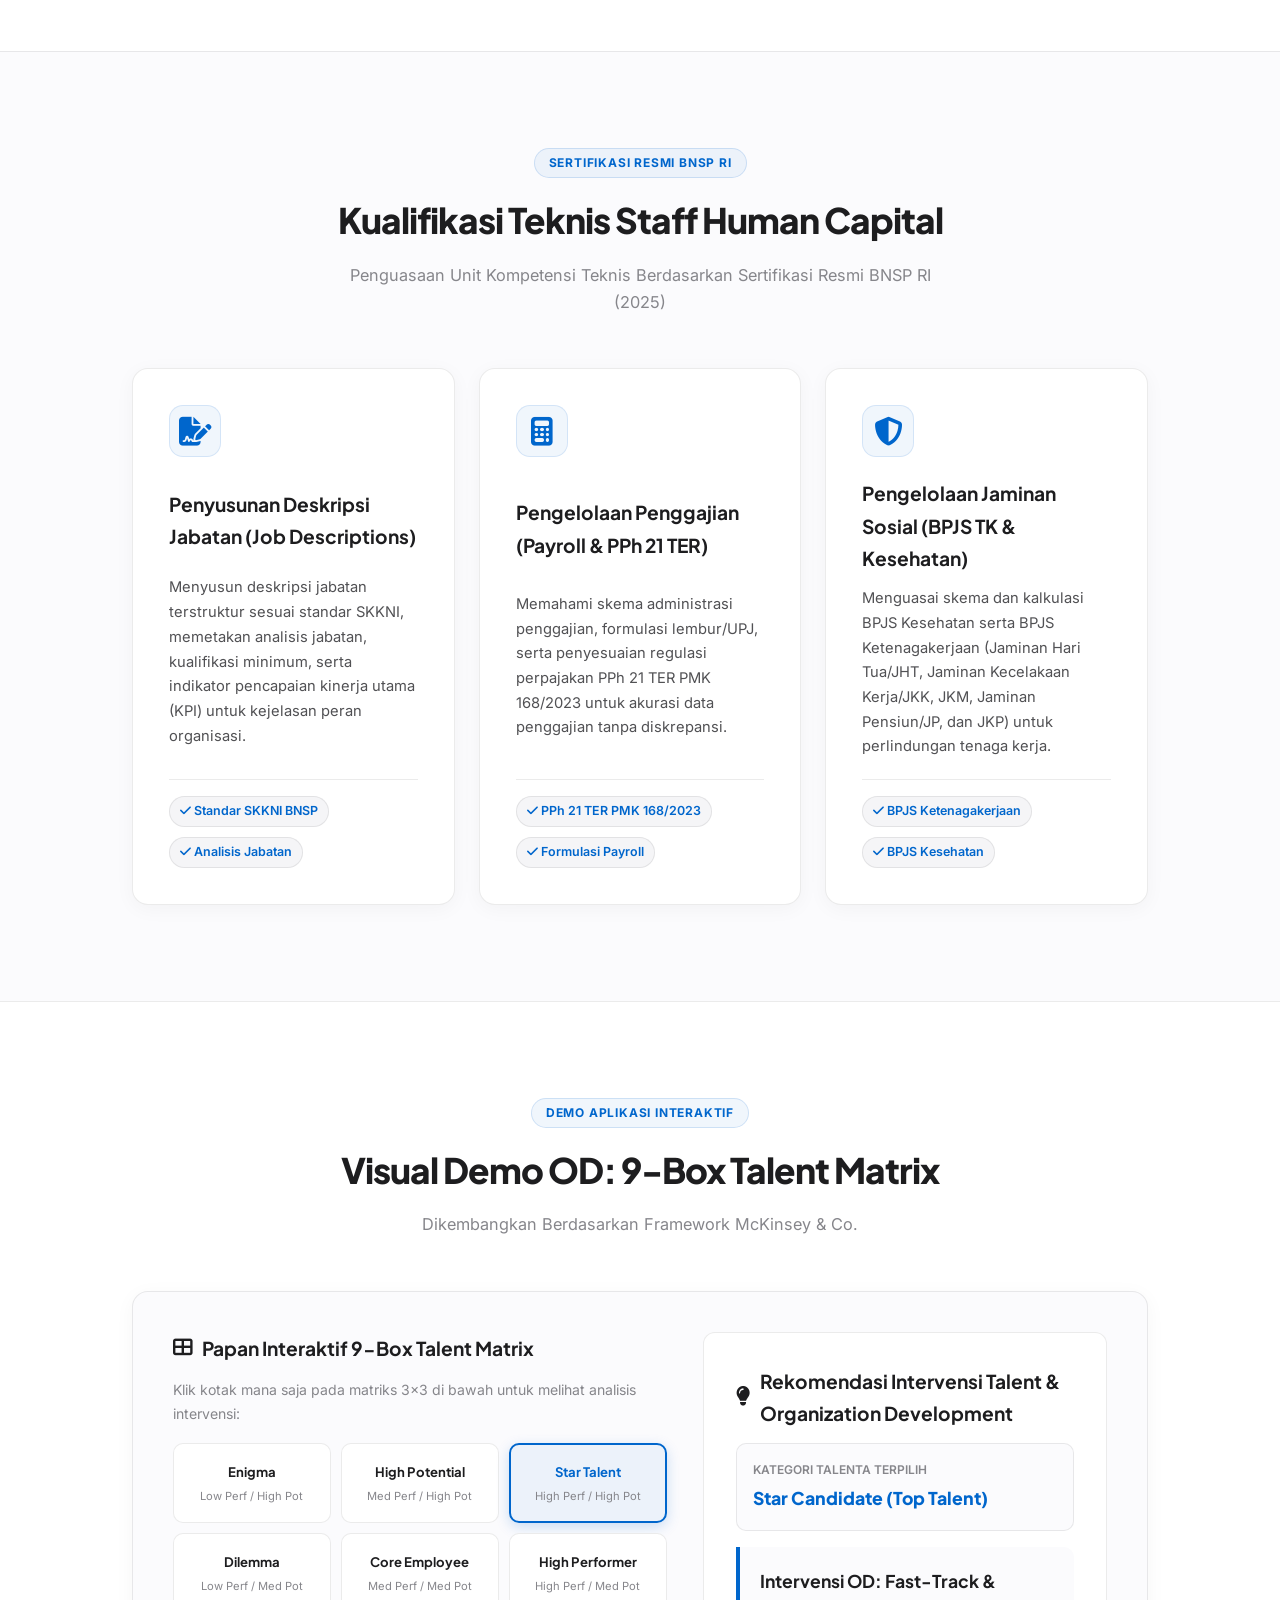
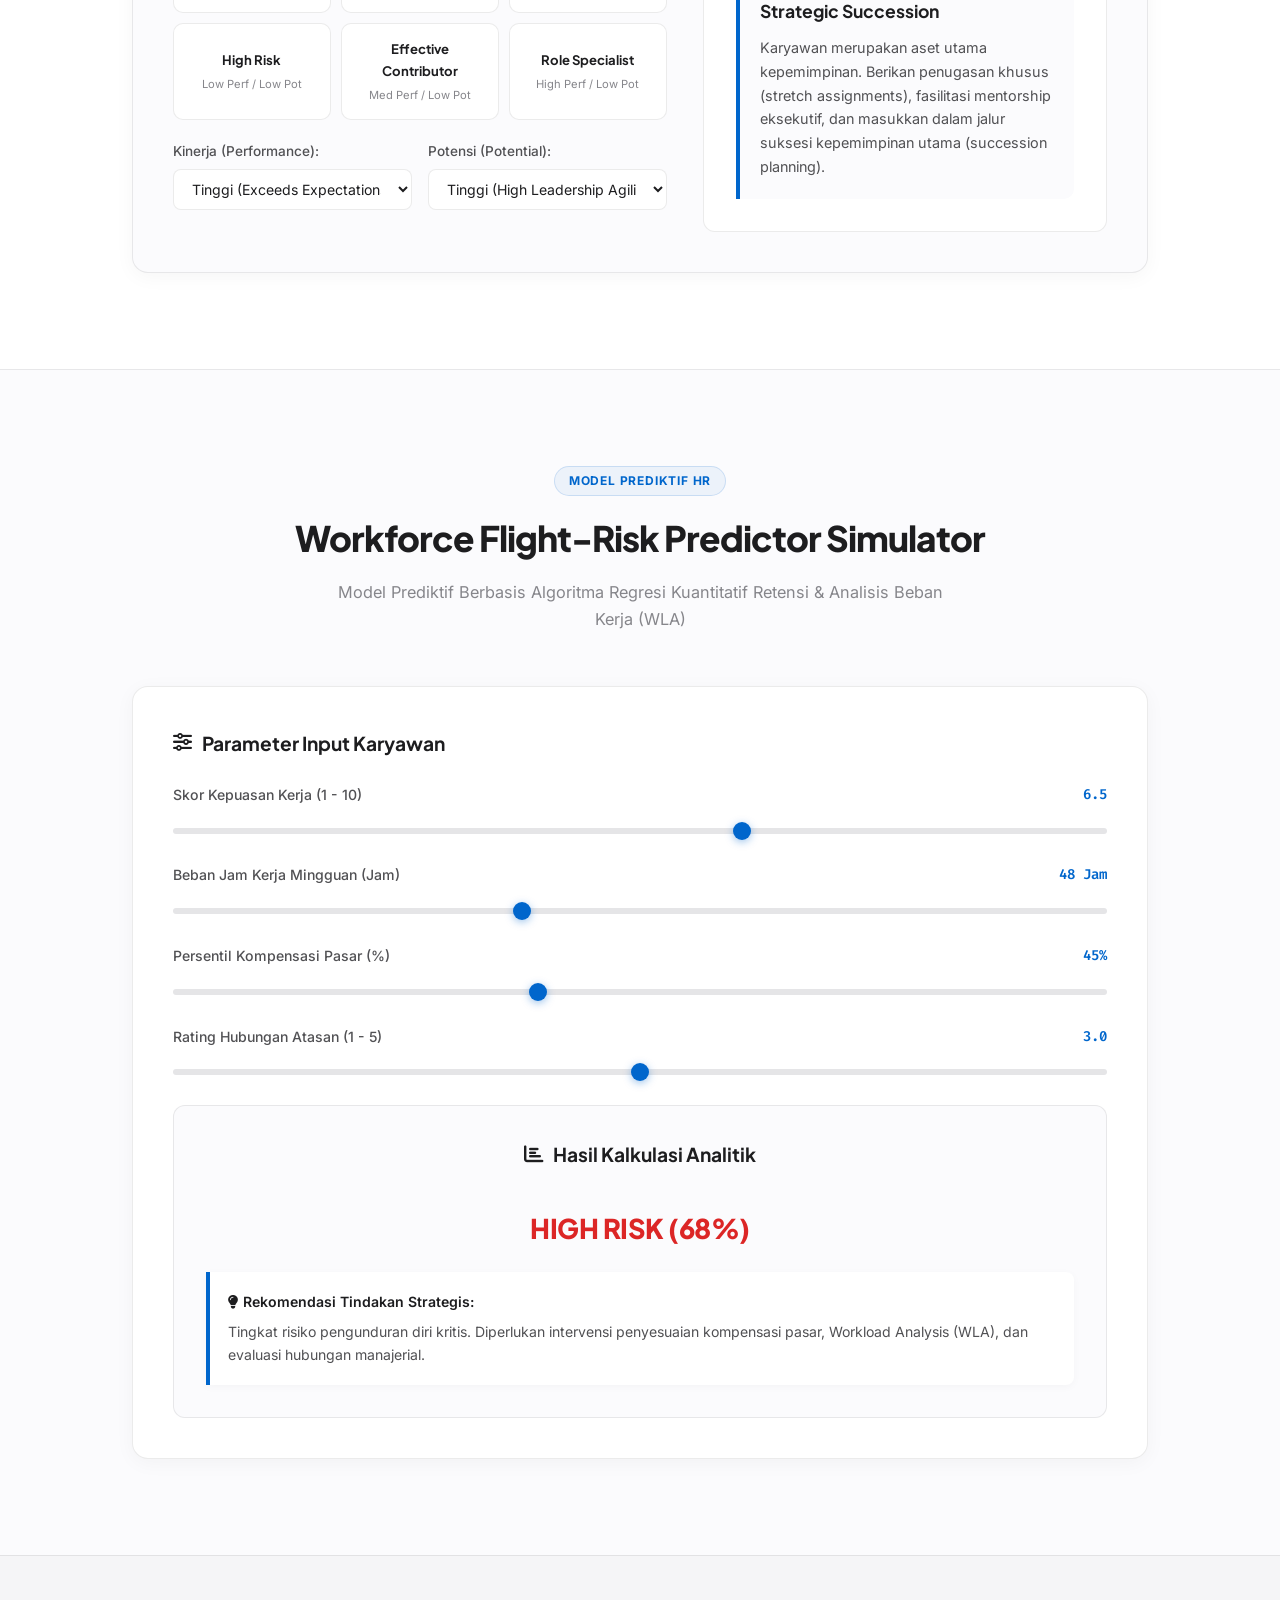
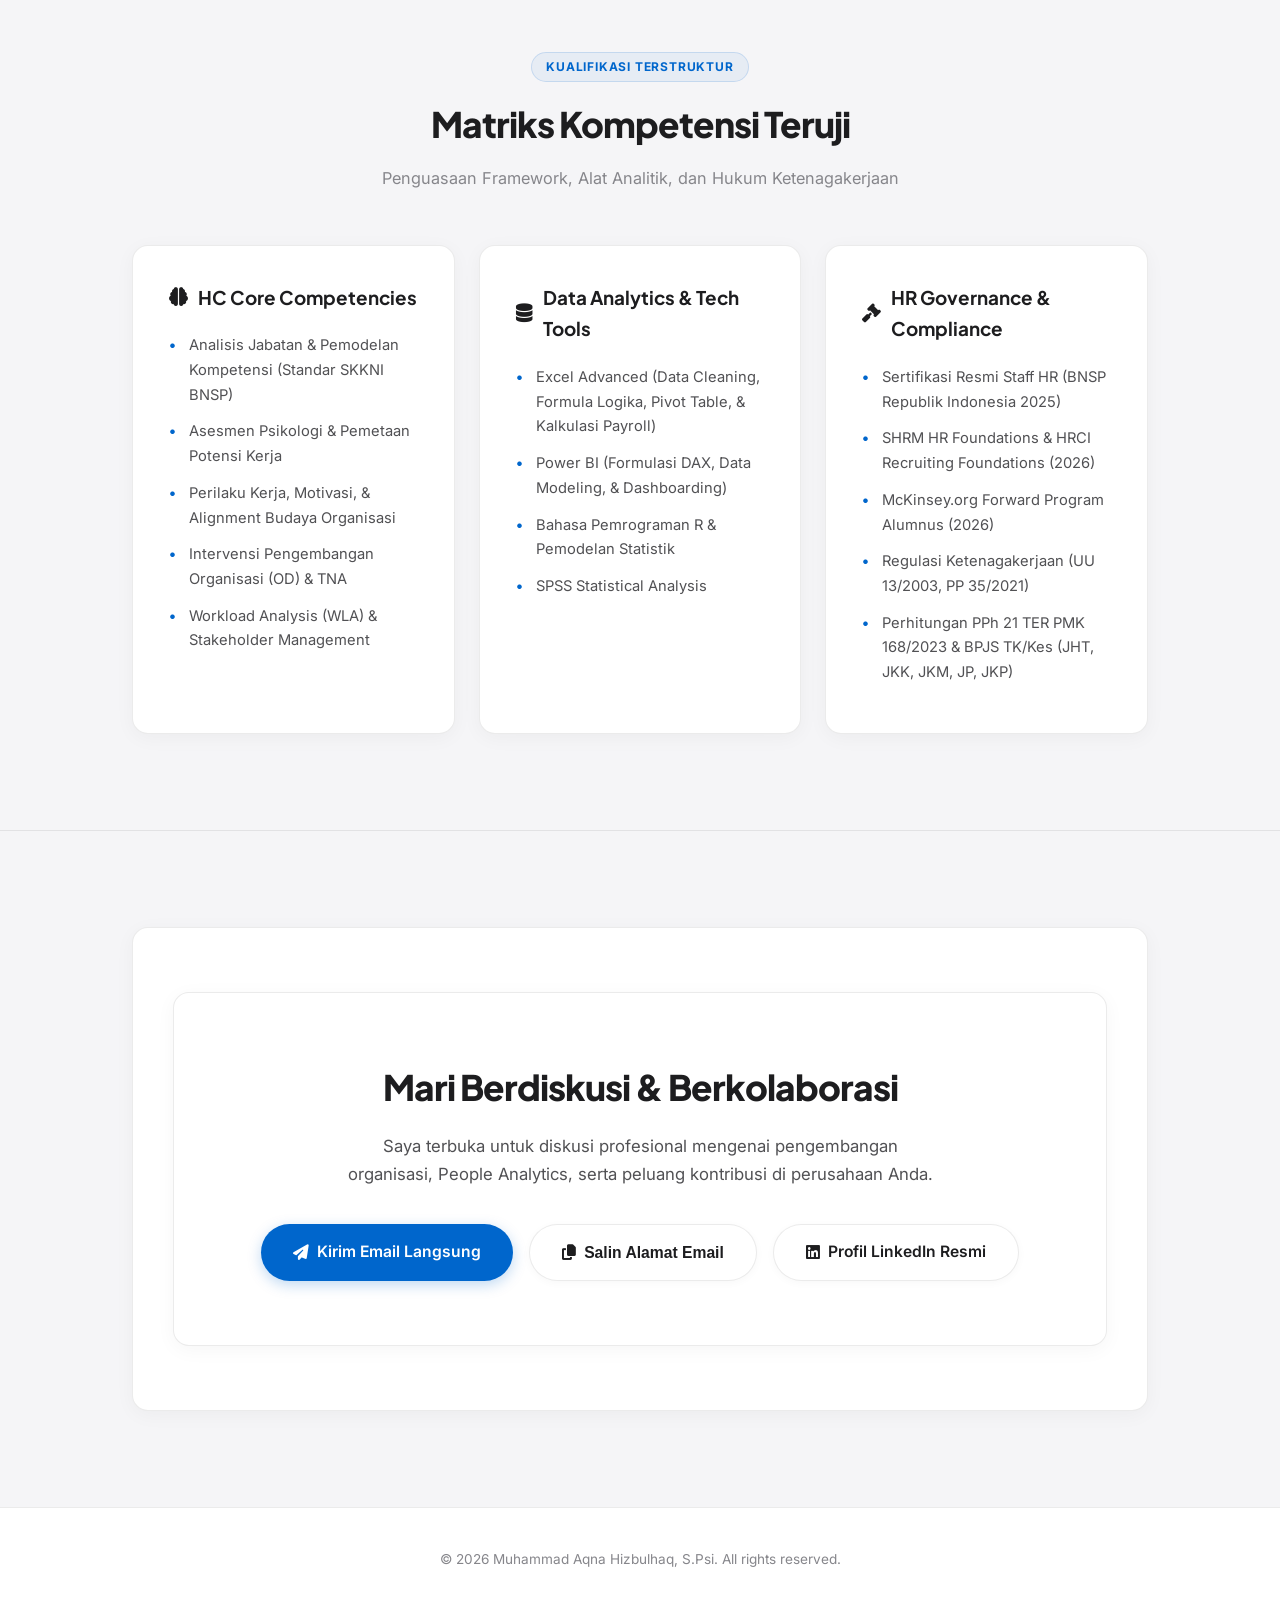
==== commit dc05b4b4: "Restore 100% original Indonesian text, combine navbar menu for Demo & Simulator, and fix script synt" ====
--- a/index.html
+++ b/index.html
@@ -56,7 +56,7 @@
     <link href="https://fonts.googleapis.com/css2?family=Fira+Code:wght@400;500;600&family=Inter:wght@300;400;500;600;700&family=Plus+Jakarta+Sans:wght@400;500;600;700;800&display=swap" rel="stylesheet">
     <!-- FontAwesome Icons -->
     <link rel="stylesheet" href="https://cdnjs.cloudflare.com/ajax/libs/font-awesome/6.4.0/css/all.min.css">
-    <link rel="stylesheet" href="styles.css?v=9.0">
+    <link rel="stylesheet" href="styles.css?v=10.0">
 </head>
 <body>
     <div class="scroll-progress-bar" id="scrollProgressBar"></div>
@@ -72,8 +72,7 @@
                 <li><a href="#about" data-i18n="nav_about">Filosofi Kerja</a></li>
                 <li><a href="#experience" data-i18n="nav_exp">Pengalaman</a></li>
                 <li><a href="#artifacts" data-i18n="nav_artifacts">Dokumen & Hasil Kerja</a></li>
-                <li><a href="#od-system" data-i18n="nav_od">Demo OD</a></li>
-                <li><a href="#simulator" data-i18n="nav_sim">Analytics Simulator</a></li>
+                <li><a href="#od-system" data-i18n="nav_demo">Demo & Simulator</a></li>
                 <li><a href="#competencies" data-i18n="nav_skills">Kompetensi</a></li>
                 <li><a href="#contact" class="nav-btn" data-i18n="nav_contact">Hubungi</a></li>
             </ul>
@@ -207,9 +206,9 @@
     <section id="experience" class="section experience-section">
         <div class="container">
             <div class="section-header text-center">
-                <span class="pill-label" data-i18n="pill_exp">REKAM JEJAK</span>
-                <h2 class="section-title" data-i18n="sec_exp_title">Pengalaman Kerja & Inisiatif HR</h2>
-                <p class="section-subtitle" data-i18n="sec_exp_sub">Pengalaman praktis dalam formulasi SOP, pengembangan L&D berbasis kompetensi, dan tata kelola anggaran.</p>
+                <span class="pill-label" data-i18n="pill_exp">REKAM JEJAK NYATA</span>
+                <h2 class="section-title" data-i18n="sec_exp_title">Pengalaman Profesional & Organisasi</h2>
+                <p class="section-subtitle" data-i18n="sec_exp_sub">Eksekusi Teruji dalam Optimasi Administrasi HR, Pembelajaran Kompetensi, dan Pengendalian Finansial</p>
             </div>
 
             <div class="timeline">
@@ -308,9 +307,9 @@
     <section id="artifacts" class="section artifacts-section">
         <div class="container">
             <div class="section-header text-center">
-                <span class="pill-label" data-i18n="pill_art">BUKTI FISIK</span>
-                <h2 class="section-title" data-i18n="sec_art_title">Galeri Dokumen & Hasil Kerja</h2>
-                <p class="section-subtitle" data-i18n="sec_art_sub">Dokumen kerja nyata, instrumen asesmen, dan formulasi spreadsheet yang pernah disusun.</p>
+                <span class="pill-label" data-i18n="pill_art">REKAM DOKUMEN PORTOFOLIO</span>
+                <h2 class="section-title" data-i18n="sec_art_title">Galeri Dokumen & Bukti Hasil Kerja</h2>
+                <p class="section-subtitle" data-i18n="sec_art_sub">Kompilasi Pratinjau Tangkapan Layar: Dashboard Analytics, TOR Pelatihan & Modul, Formulir BNSP, & Instrumen Psikologi</p>
             </div>
 
             <!-- ARTIFACT CATEGORY FILTER TABS -->
@@ -476,9 +475,9 @@
     <section id="od-system" class="section od-section">
         <div class="container">
             <div class="section-header text-center">
-                <span class="pill-label" data-i18n="pill_od">SIMULATOR INTERAKSI OD</span>
+                <span class="pill-label" data-i18n="pill_od">DEMO APLIKASI INTERAKTIF</span>
                 <h2 class="section-title" data-i18n="sec_od_title">Visual Demo OD: 9-Box Talent Matrix</h2>
-                <p class="section-subtitle" data-i18n="sec_od_sub">Visualisasi sistemik evaluasi kinerja dan potensi talenta berbasis model McKinsey & Co.</p>
+                <p class="section-subtitle" data-i18n="sec_od_sub">Dikembangkan Berdasarkan Framework McKinsey & Co.</p>
             </div>
 
             <div class="od-wrapper glass-panel">
@@ -571,9 +570,9 @@
     <section id="simulator" class="section simulator-section">
         <div class="container">
             <div class="section-header text-center">
-                <span class="pill-label" data-i18n="pill_sim">MODEL KUANTITATIF PREDIKTIF</span>
-                <h2 class="section-title" data-i18n="sec_sim_title">Simulator Analytics: Prediksi Flight-Risk & Retensi Karyawan</h2>
-                <p class="section-subtitle" data-i18n="sec_sim_sub">Model matematika interaktif untuk mengukur probabilitas risiko turnover karyawan.</p>
+                <span class="pill-label" data-i18n="pill_sim">MODEL PREDIKTIF HR</span>
+                <h2 class="section-title" data-i18n="sec_sim_title">Workforce Flight-Risk Predictor Simulator</h2>
+                <p class="section-subtitle" data-i18n="sec_sim_sub">Model Prediktif Berbasis Algoritma Regresi Kuantitatif Retensi & Analisis Beban Kerja (WLA)</p>
             </div>
 
             <div class="simulator-wrapper glass-panel">
@@ -633,9 +632,9 @@
     <section id="competencies" class="section">
         <div class="container">
             <div class="section-header text-center">
-                <span class="pill-label" data-i18n="pill_skills">KEAHLIAN & KOMPETENSI</span>
-                <h2 class="section-title" data-i18n="sec_skills_title">Matriks Kompetensi HR & Tools</h2>
-                <p class="section-subtitle">Penguasaan Framework, Alat Analitik, dan Hukum Ketenagakerjaan</p>
+                <span class="pill-label" data-i18n="pill_skills">KUALIFIKASI TERSTRUKTUR</span>
+                <h2 class="section-title" data-i18n="sec_skills_title">Matriks Kompetensi Teruji</h2>
+                <p class="section-subtitle" data-i18n="sec_skills_sub">Penguasaan Framework, Alat Analitik, dan Hukum Ketenagakerjaan</p>
             </div>
 
             <div class="skills-grid">
@@ -678,17 +677,16 @@
     <section id="contact" class="section contact-section">
         <div class="container">
             <div class="contact-card glass-panel text-center">
-                <div class="section-header text-center">
-                    <span class="pill-label" data-i18n="pill_contact">MARI BERDISKUSI</span>
-                    <h2 class="section-title" data-i18n="sec_contact_title">Mari Berdiskusi & Berkolaborasi</h2>
-                    <p class="section-subtitle" data-i18n="sec_contact_sub">Terbuka untuk posisi HR Generalist, Organizational Development, People Analytics, dan konsultasi HR.</p>
-                </div>
+            <div class="contact-card glass-panel text-center">
+                <h2 class="section-title" data-i18n="sec_contact_title">Mari Berdiskusi & Berkolaborasi</h2>
+                <p class="contact-subtext" data-i18n="sec_contact_sub">Saya terbuka untuk diskusi profesional mengenai pengembangan organisasi, People Analytics, serta peluang kontribusi di perusahaan Anda.</p>
 
                 <div class="contact-actions text-center margin-top-36">
                     <a href="mailto:aqnahizbulha.work@gmail.com" class="btn btn-primary btn-lg" data-i18n="btn_send_email"><i class="fas fa-paper-plane"></i> Kirim Email Langsung</a>
                     <button type="button" id="copyEmailBtn" class="btn btn-secondary btn-lg" data-i18n="btn_copy_email"><i class="fas fa-copy"></i> Salin Alamat Email</button>
                     <a href="https://www.linkedin.com/in/aqnahizbulhaq" target="_blank" class="btn btn-secondary btn-lg" data-i18n="btn_linkedin"><i class="fab fa-linkedin"></i> Profil LinkedIn Resmi</a>
                 </div>
+            </div>
             </div>
         </div>
     </section>
@@ -707,6 +705,6 @@
         <div id="lightboxCaption" class="lightbox-caption"></div>
     </div>
 
-    <script src="script.js?v=9.0"></script>
+    <script src="script.js?v=10.0"></script>
 </body>
 </html>
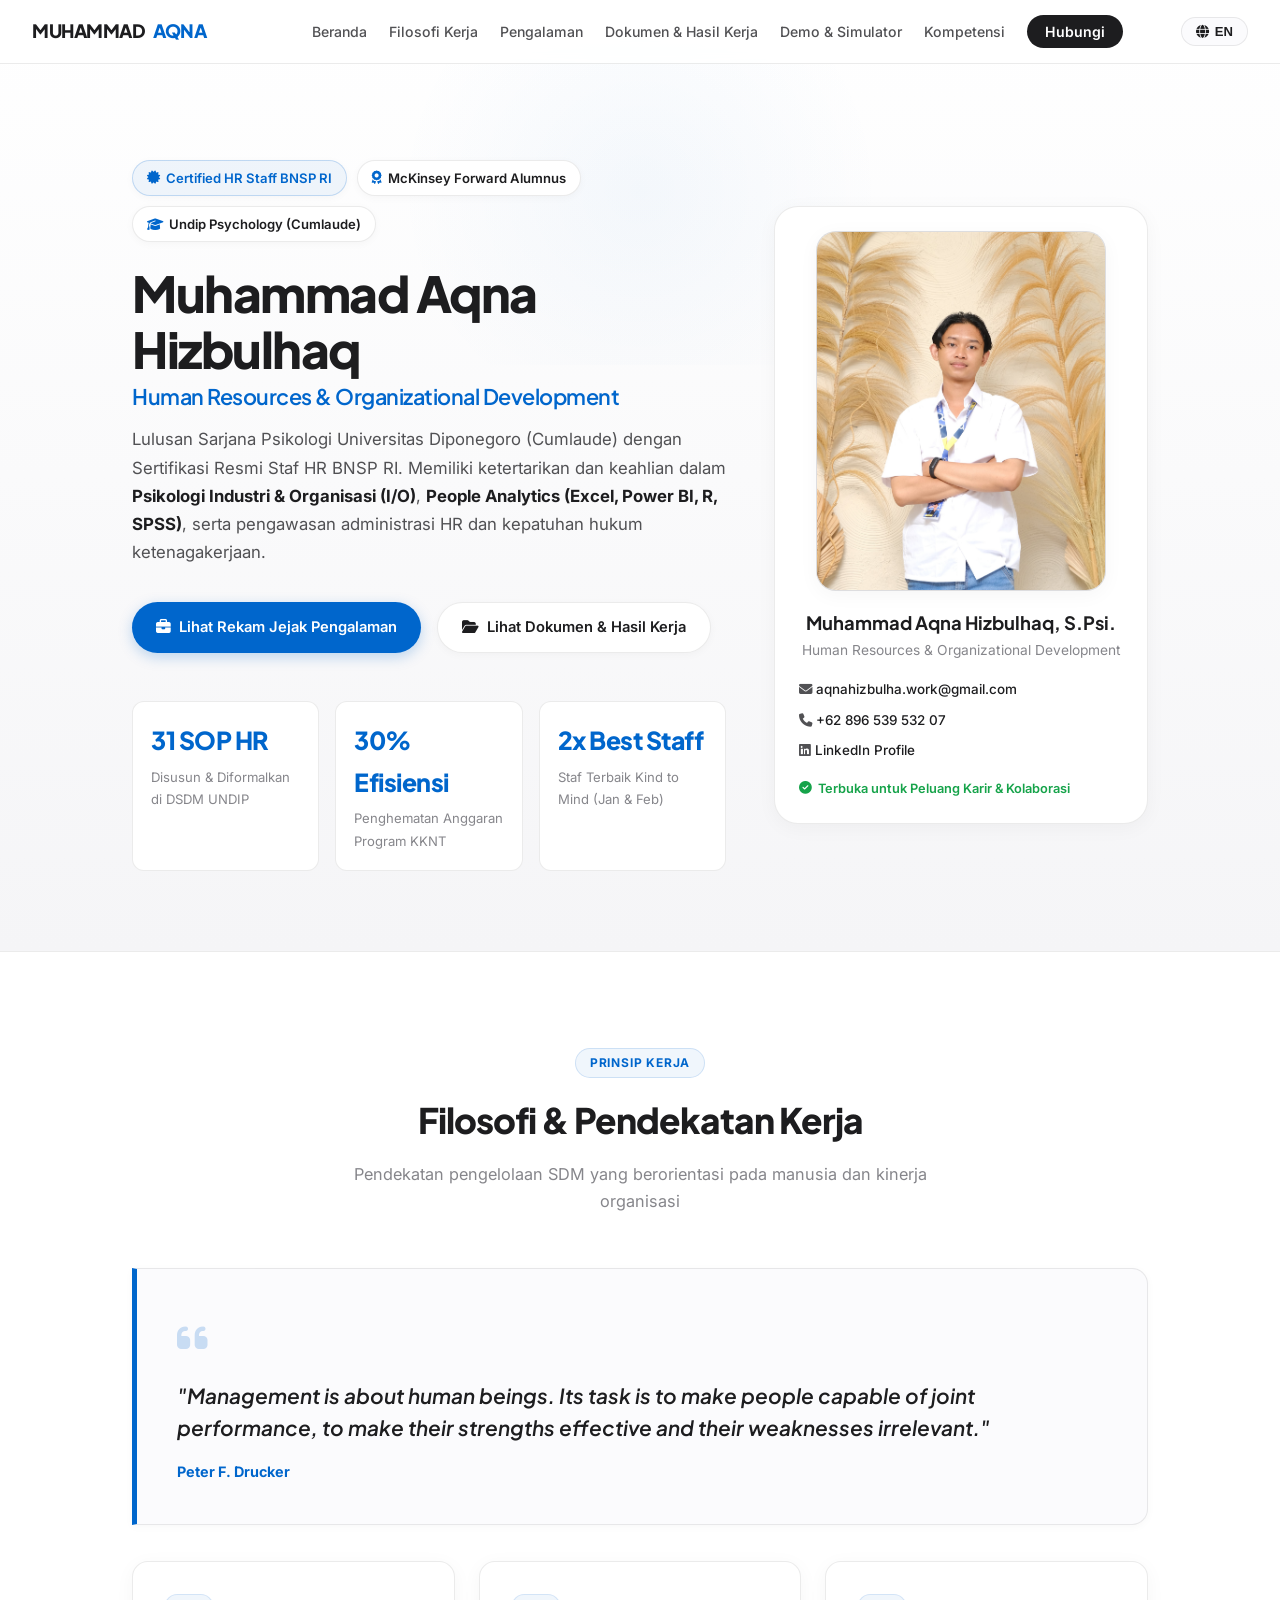
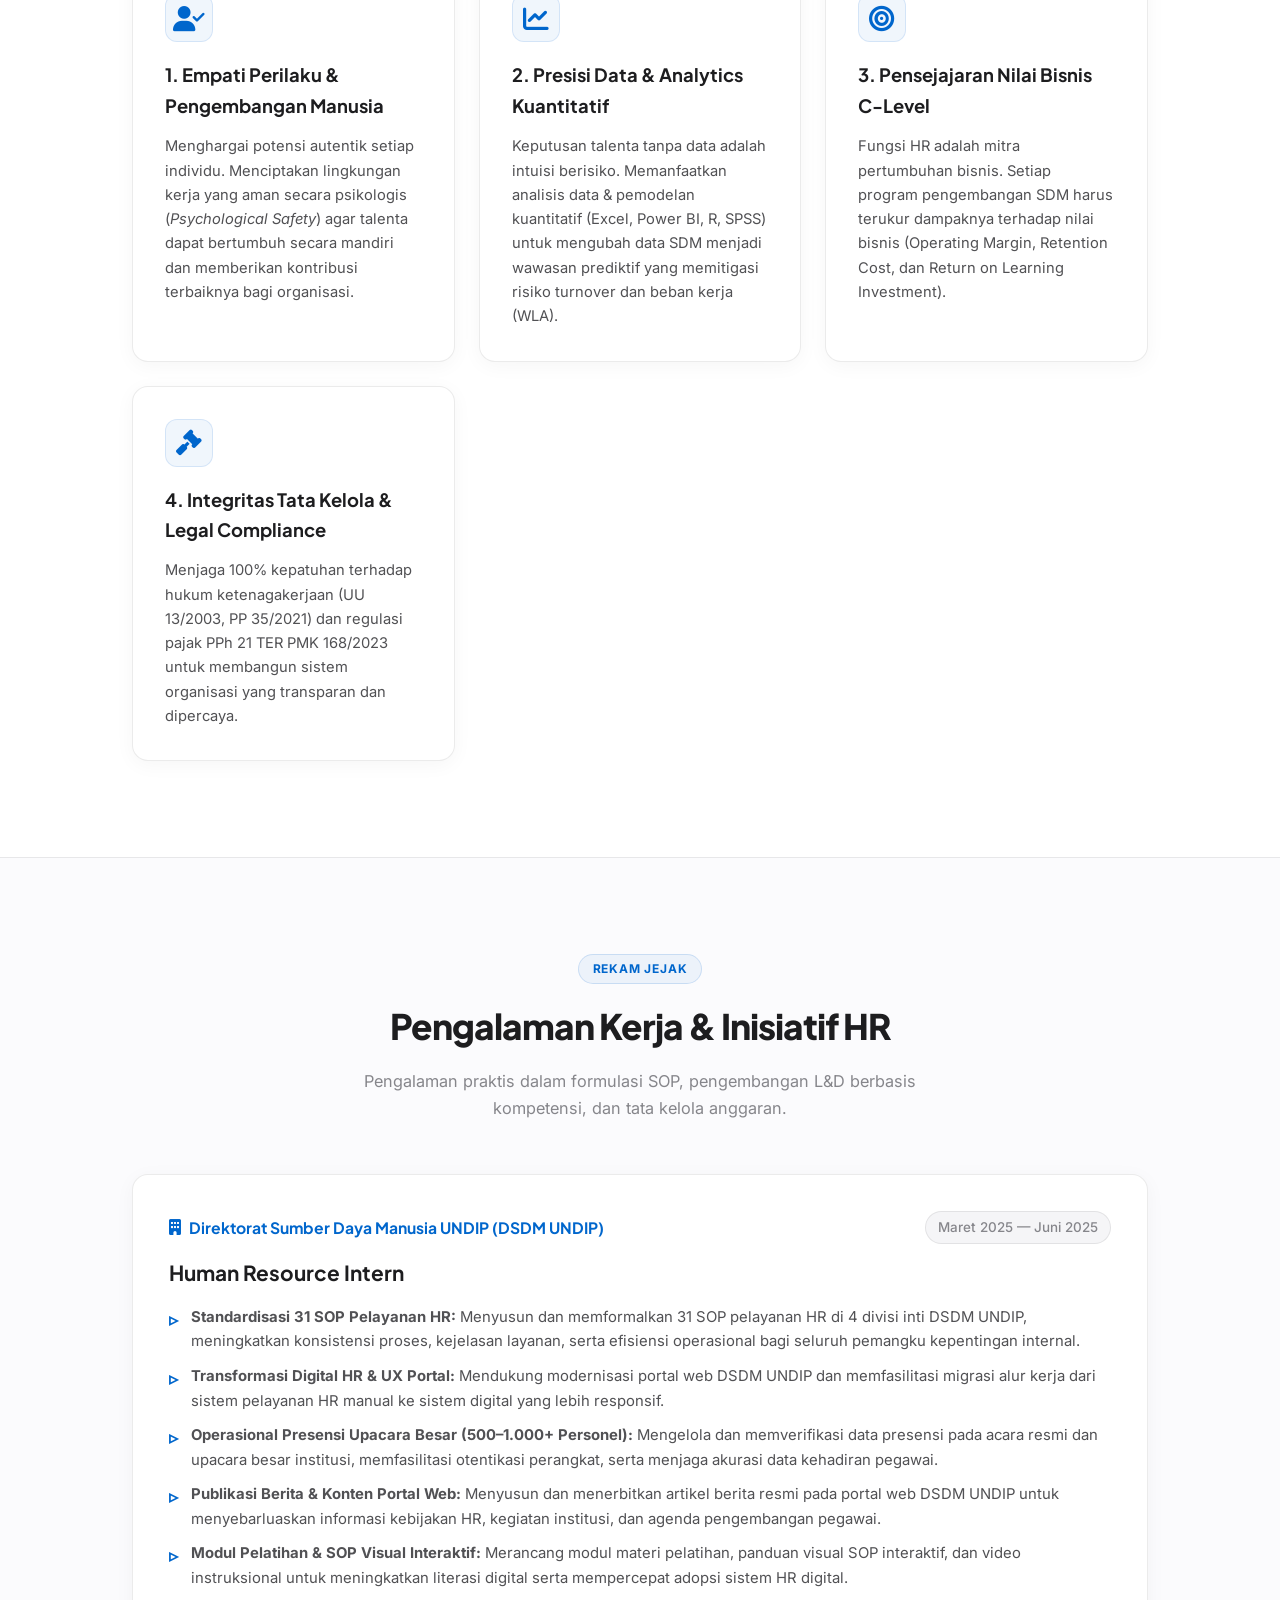
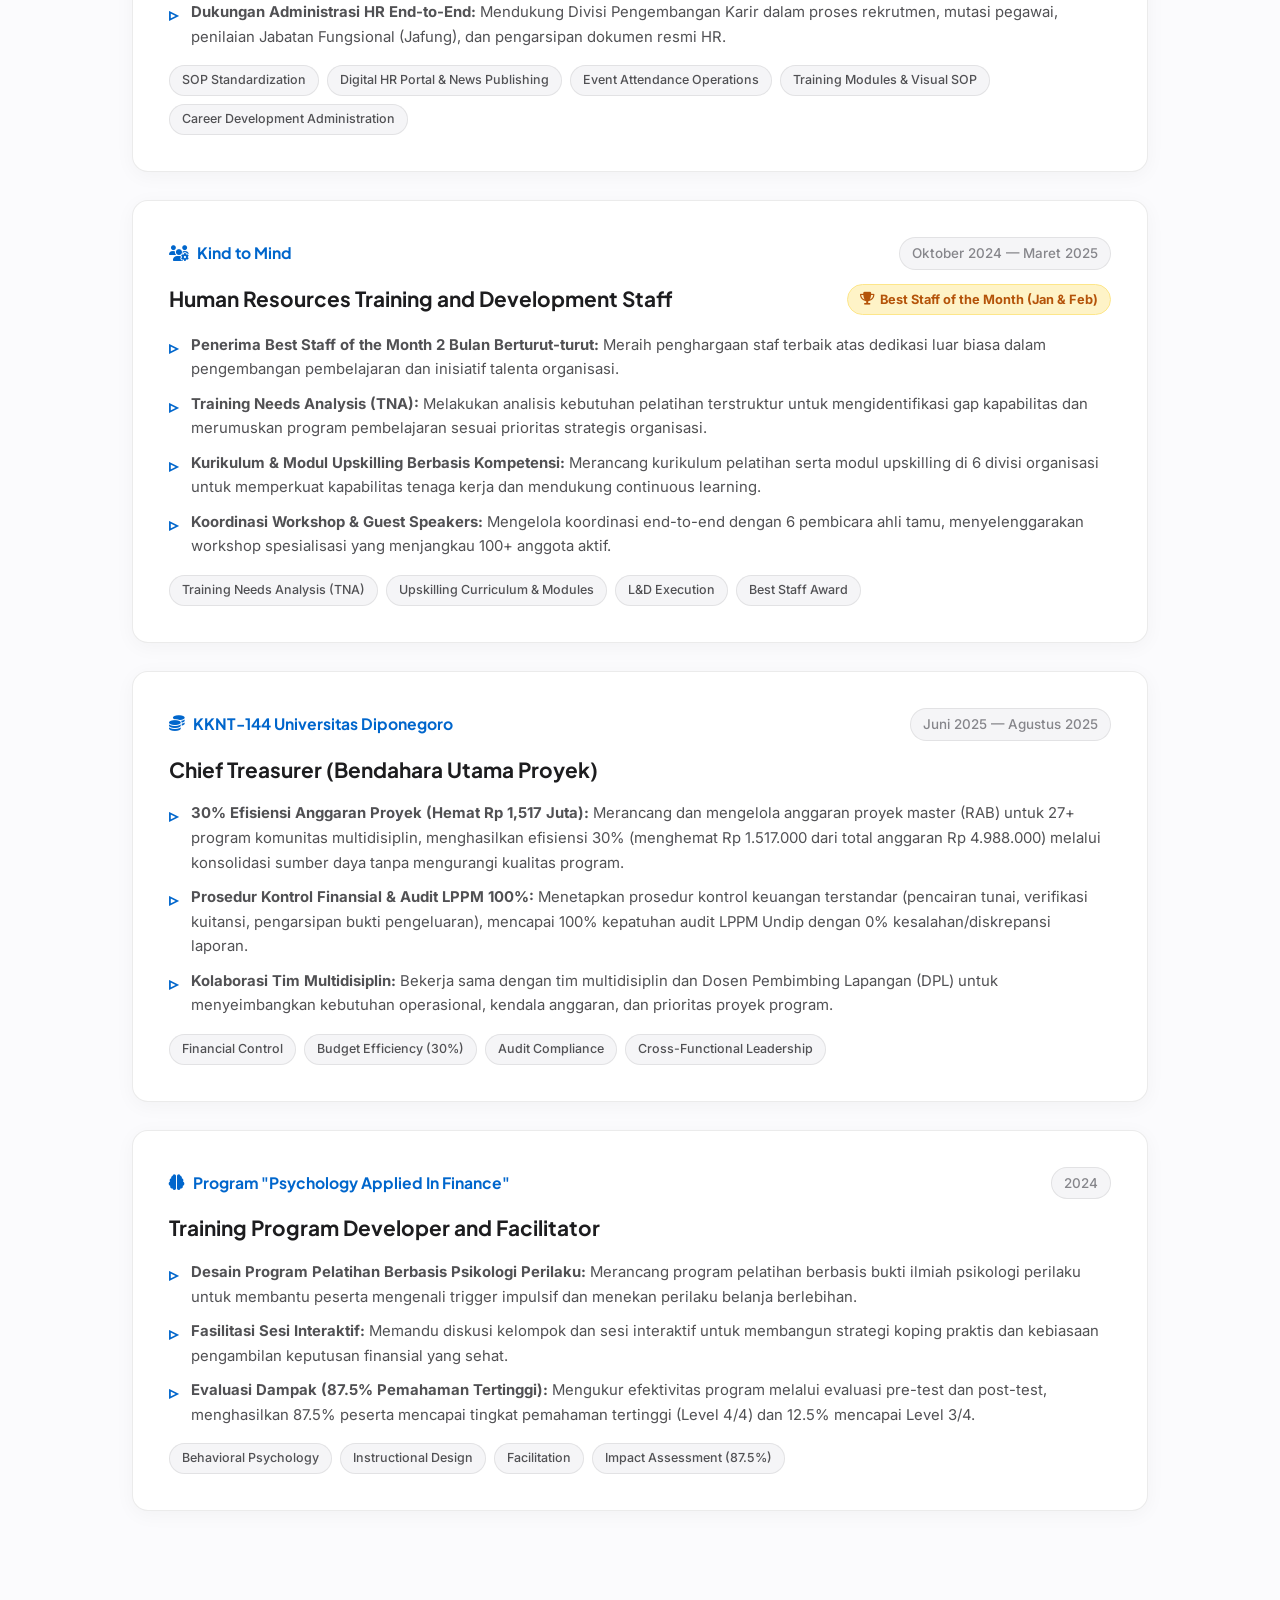
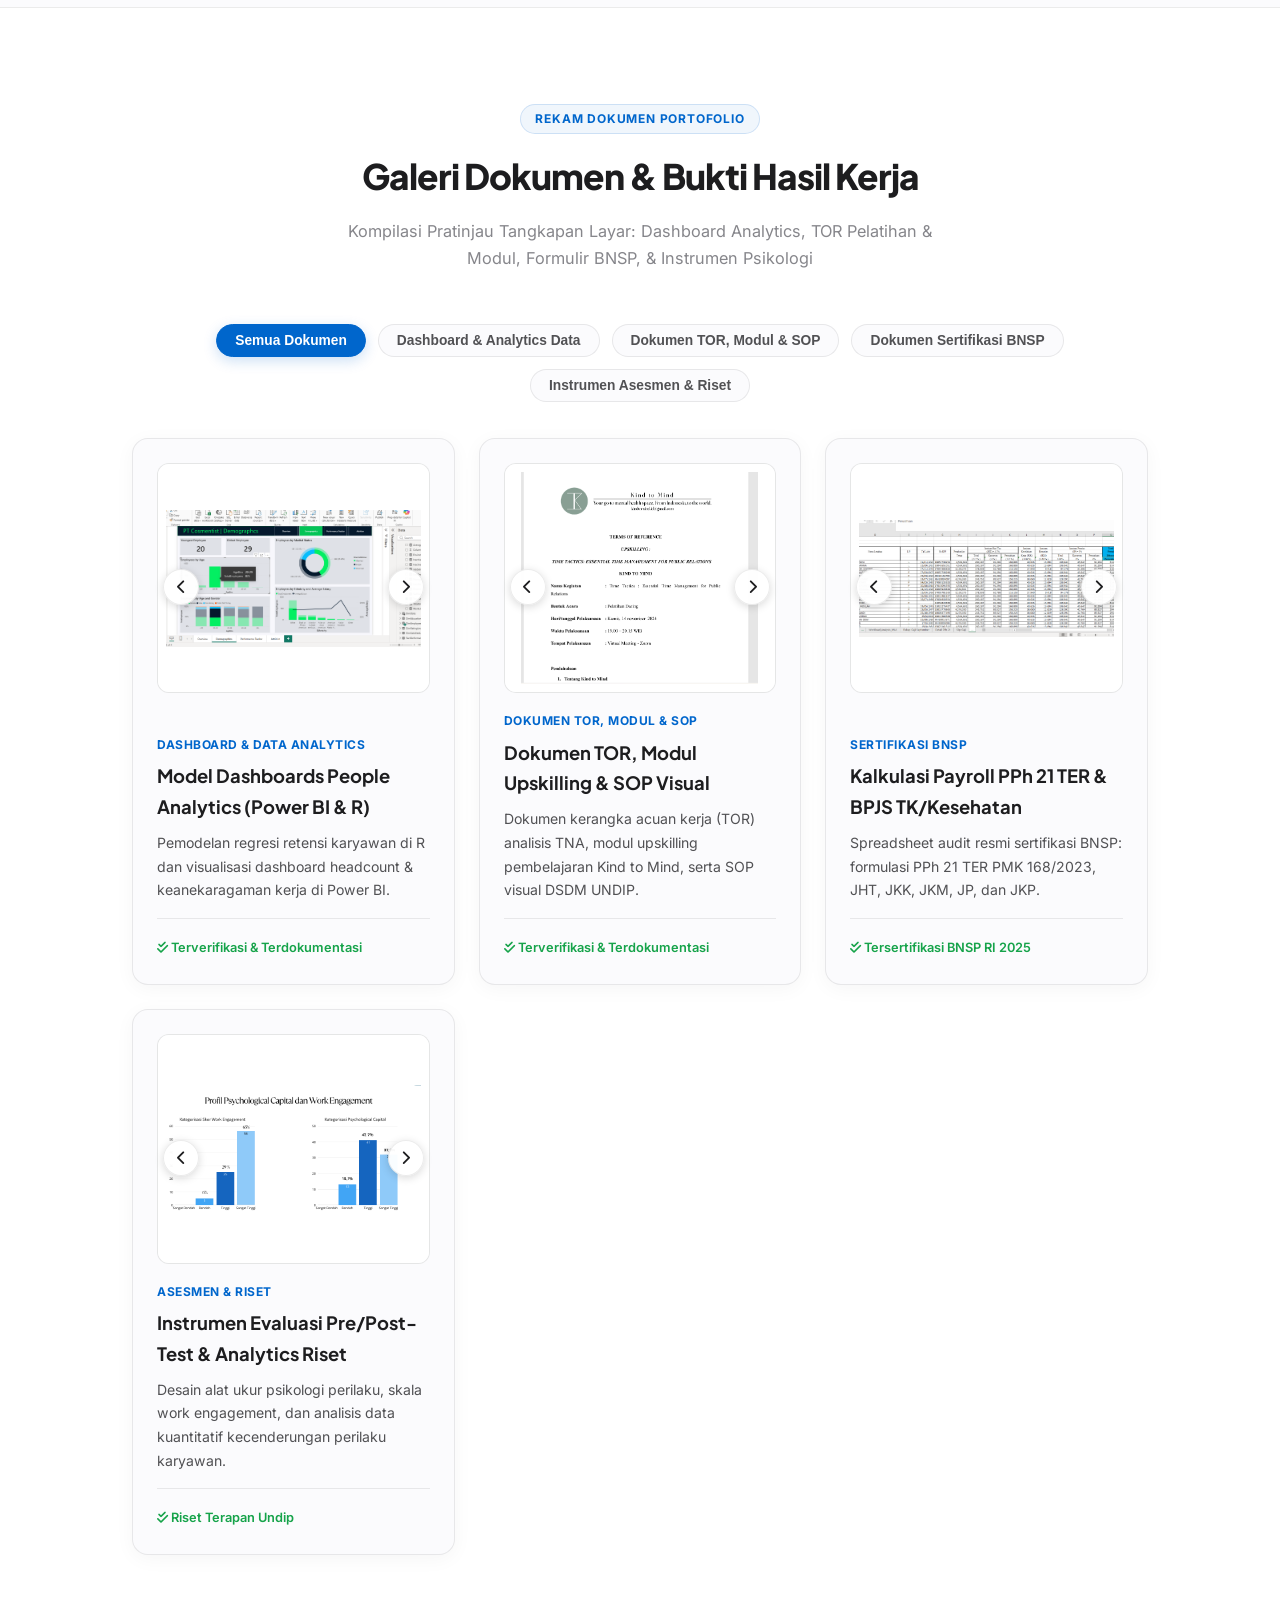
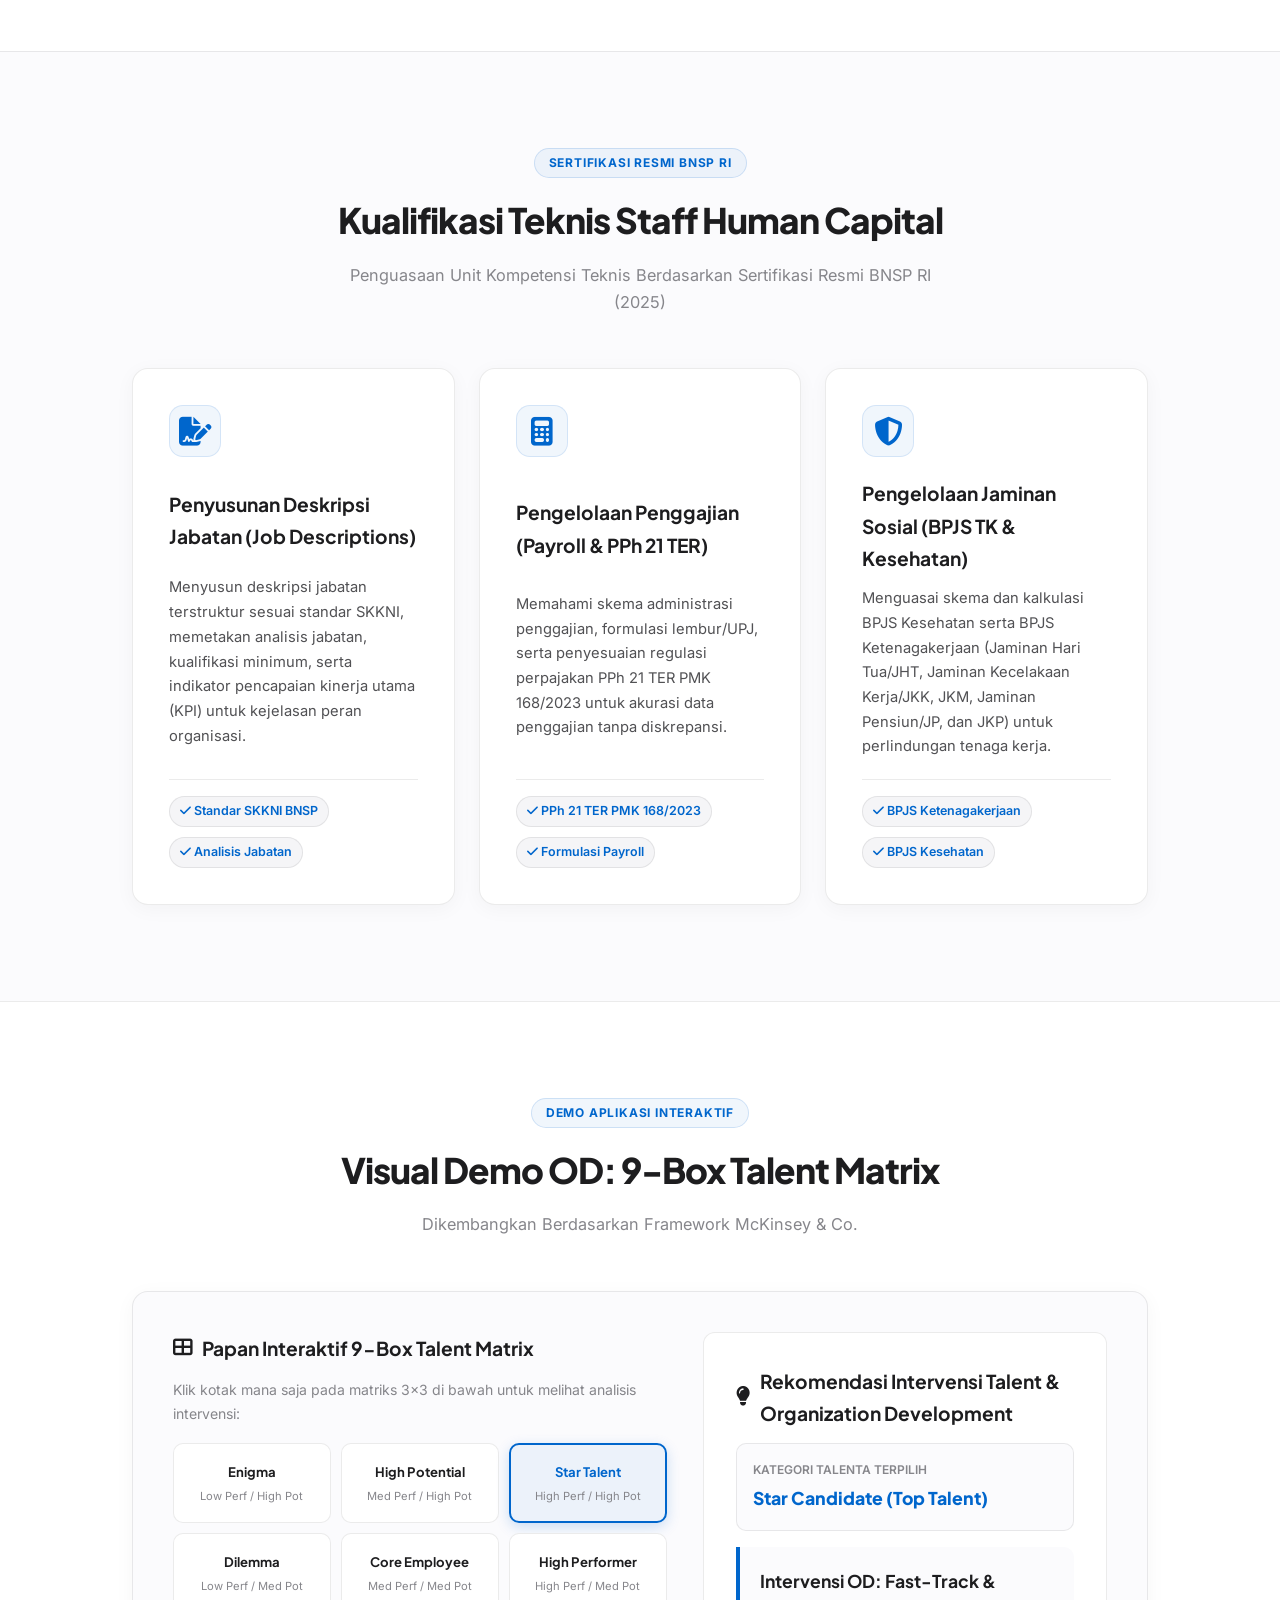
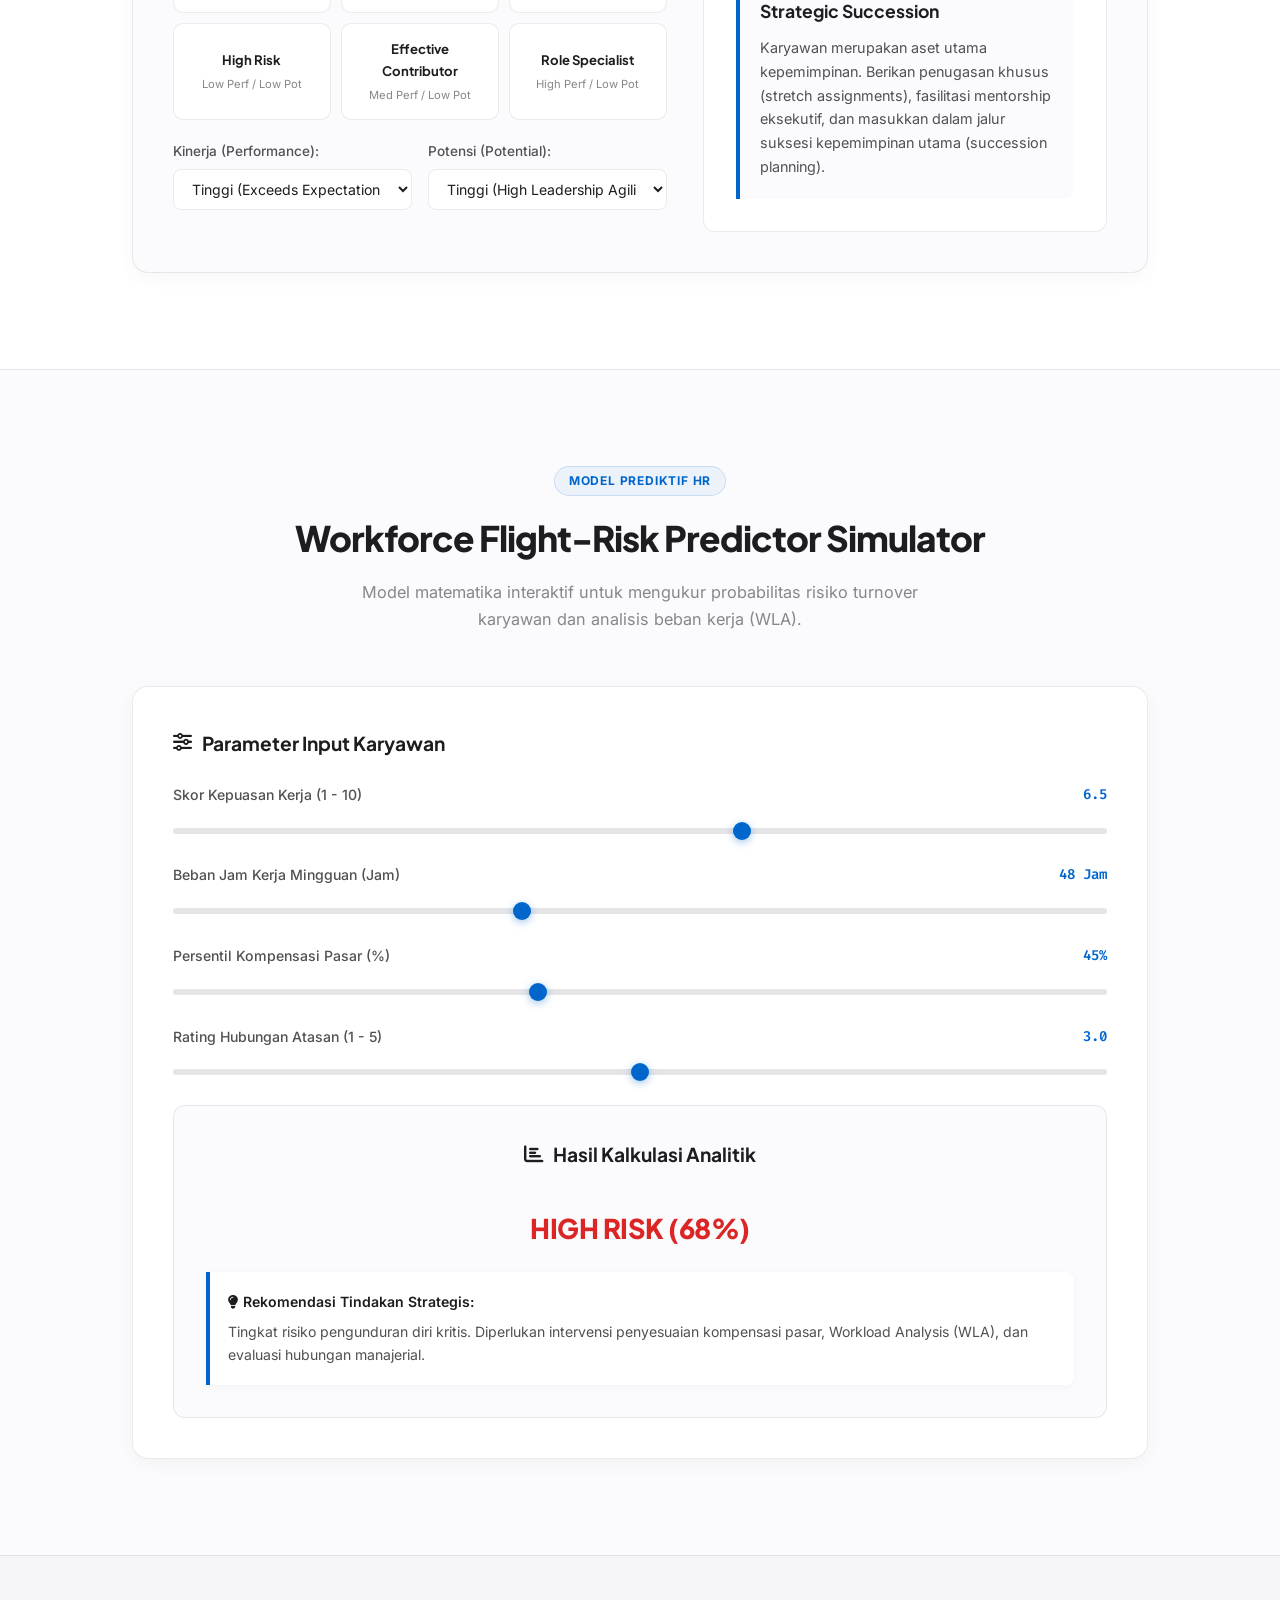
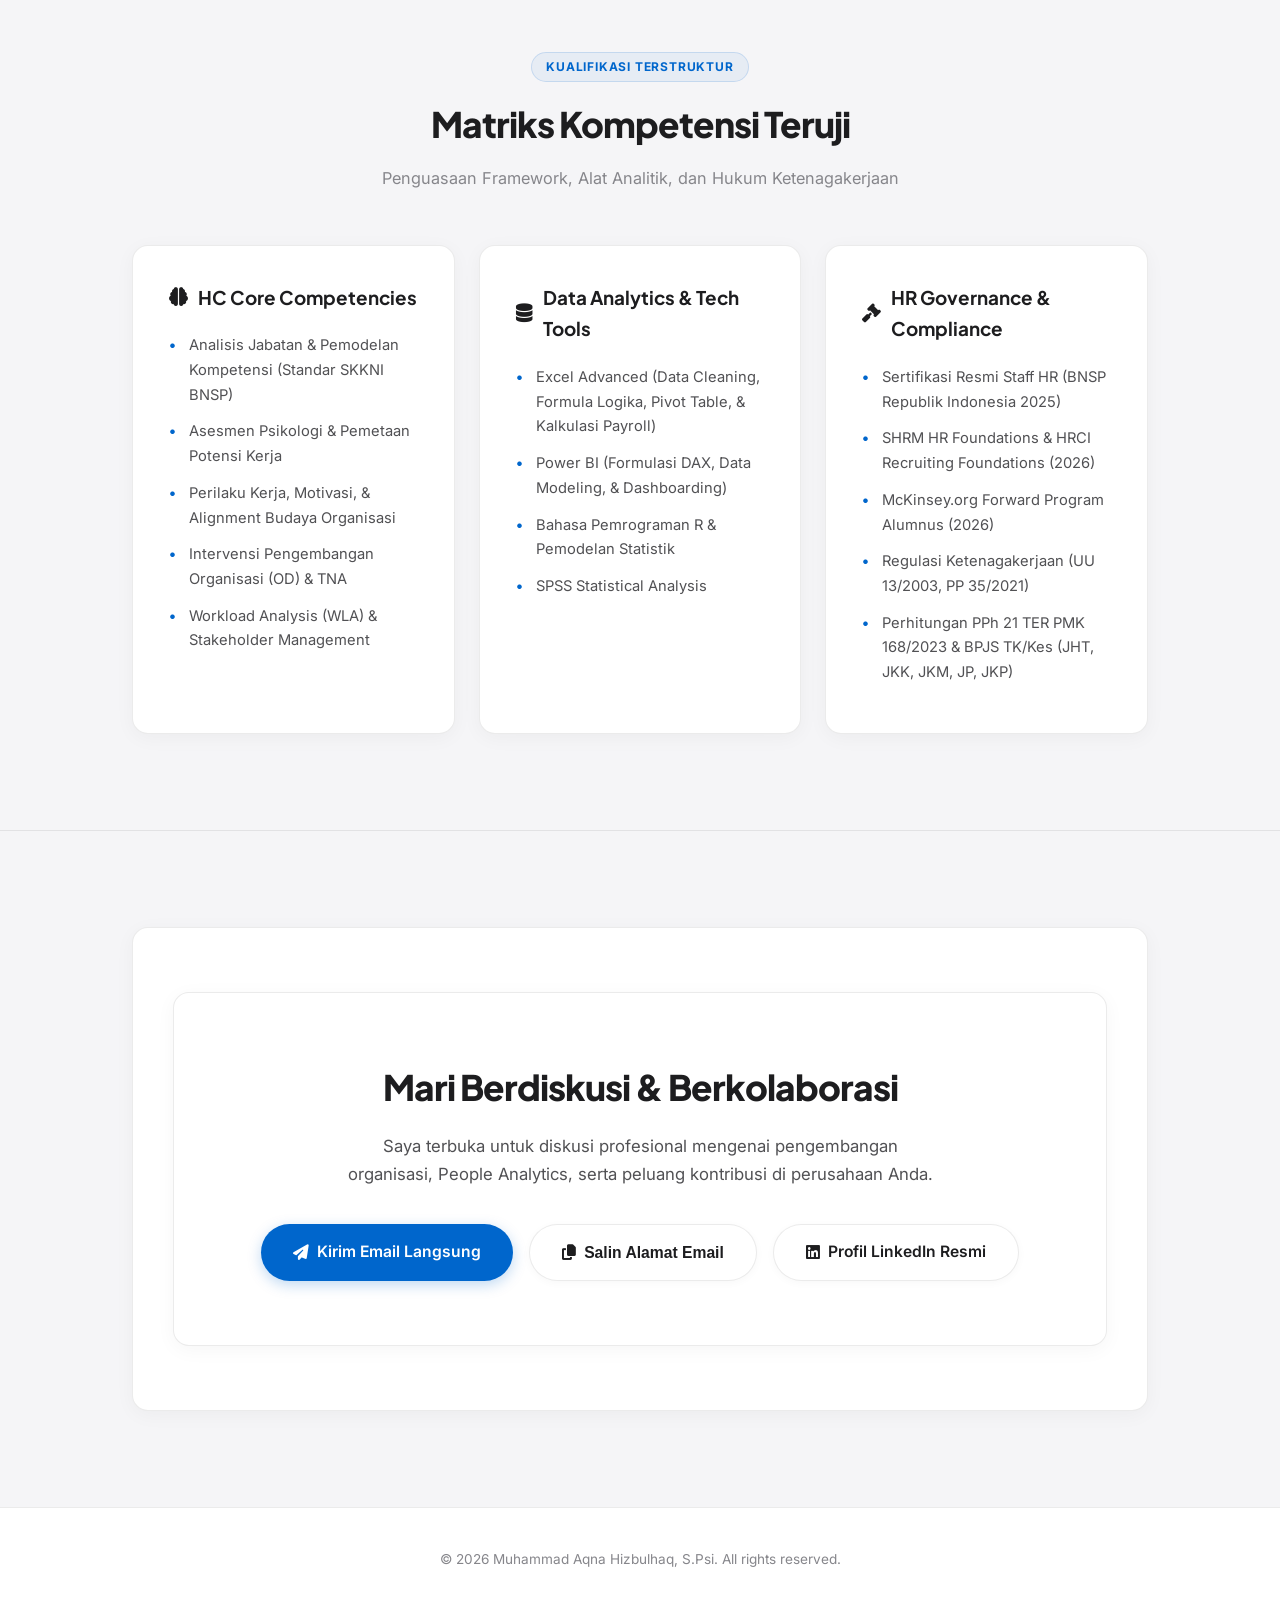
==== commit b99980cf: "Apply user custom section header preferences (v9 for Exp, v10 for Artifacts & OD, v10 title + v9 sub" ====
--- a/index.html
+++ b/index.html
@@ -56,7 +56,7 @@
     <link href="https://fonts.googleapis.com/css2?family=Fira+Code:wght@400;500;600&family=Inter:wght@300;400;500;600;700&family=Plus+Jakarta+Sans:wght@400;500;600;700;800&display=swap" rel="stylesheet">
     <!-- FontAwesome Icons -->
     <link rel="stylesheet" href="https://cdnjs.cloudflare.com/ajax/libs/font-awesome/6.4.0/css/all.min.css">
-    <link rel="stylesheet" href="styles.css?v=10.0">
+    <link rel="stylesheet" href="styles.css?v=11.0">
 </head>
 <body>
     <div class="scroll-progress-bar" id="scrollProgressBar"></div>
@@ -206,9 +206,9 @@
     <section id="experience" class="section experience-section">
         <div class="container">
             <div class="section-header text-center">
-                <span class="pill-label" data-i18n="pill_exp">REKAM JEJAK NYATA</span>
-                <h2 class="section-title" data-i18n="sec_exp_title">Pengalaman Profesional & Organisasi</h2>
-                <p class="section-subtitle" data-i18n="sec_exp_sub">Eksekusi Teruji dalam Optimasi Administrasi HR, Pembelajaran Kompetensi, dan Pengendalian Finansial</p>
+                <span class="pill-label" data-i18n="pill_exp">REKAM JEJAK</span>
+                <h2 class="section-title" data-i18n="sec_exp_title">Pengalaman Kerja & Inisiatif HR</h2>
+                <p class="section-subtitle" data-i18n="sec_exp_sub">Pengalaman praktis dalam formulasi SOP, pengembangan L&D berbasis kompetensi, dan tata kelola anggaran.</p>
             </div>
 
             <div class="timeline">
@@ -572,7 +572,7 @@
             <div class="section-header text-center">
                 <span class="pill-label" data-i18n="pill_sim">MODEL PREDIKTIF HR</span>
                 <h2 class="section-title" data-i18n="sec_sim_title">Workforce Flight-Risk Predictor Simulator</h2>
-                <p class="section-subtitle" data-i18n="sec_sim_sub">Model Prediktif Berbasis Algoritma Regresi Kuantitatif Retensi & Analisis Beban Kerja (WLA)</p>
+                <p class="section-subtitle" data-i18n="sec_sim_sub">Model matematika interaktif untuk mengukur probabilitas risiko turnover karyawan dan analisis beban kerja (WLA).</p>
             </div>
 
             <div class="simulator-wrapper glass-panel">
@@ -705,6 +705,6 @@
         <div id="lightboxCaption" class="lightbox-caption"></div>
     </div>
 
-    <script src="script.js?v=10.0"></script>
+    <script src="script.js?v=11.0"></script>
 </body>
 </html>
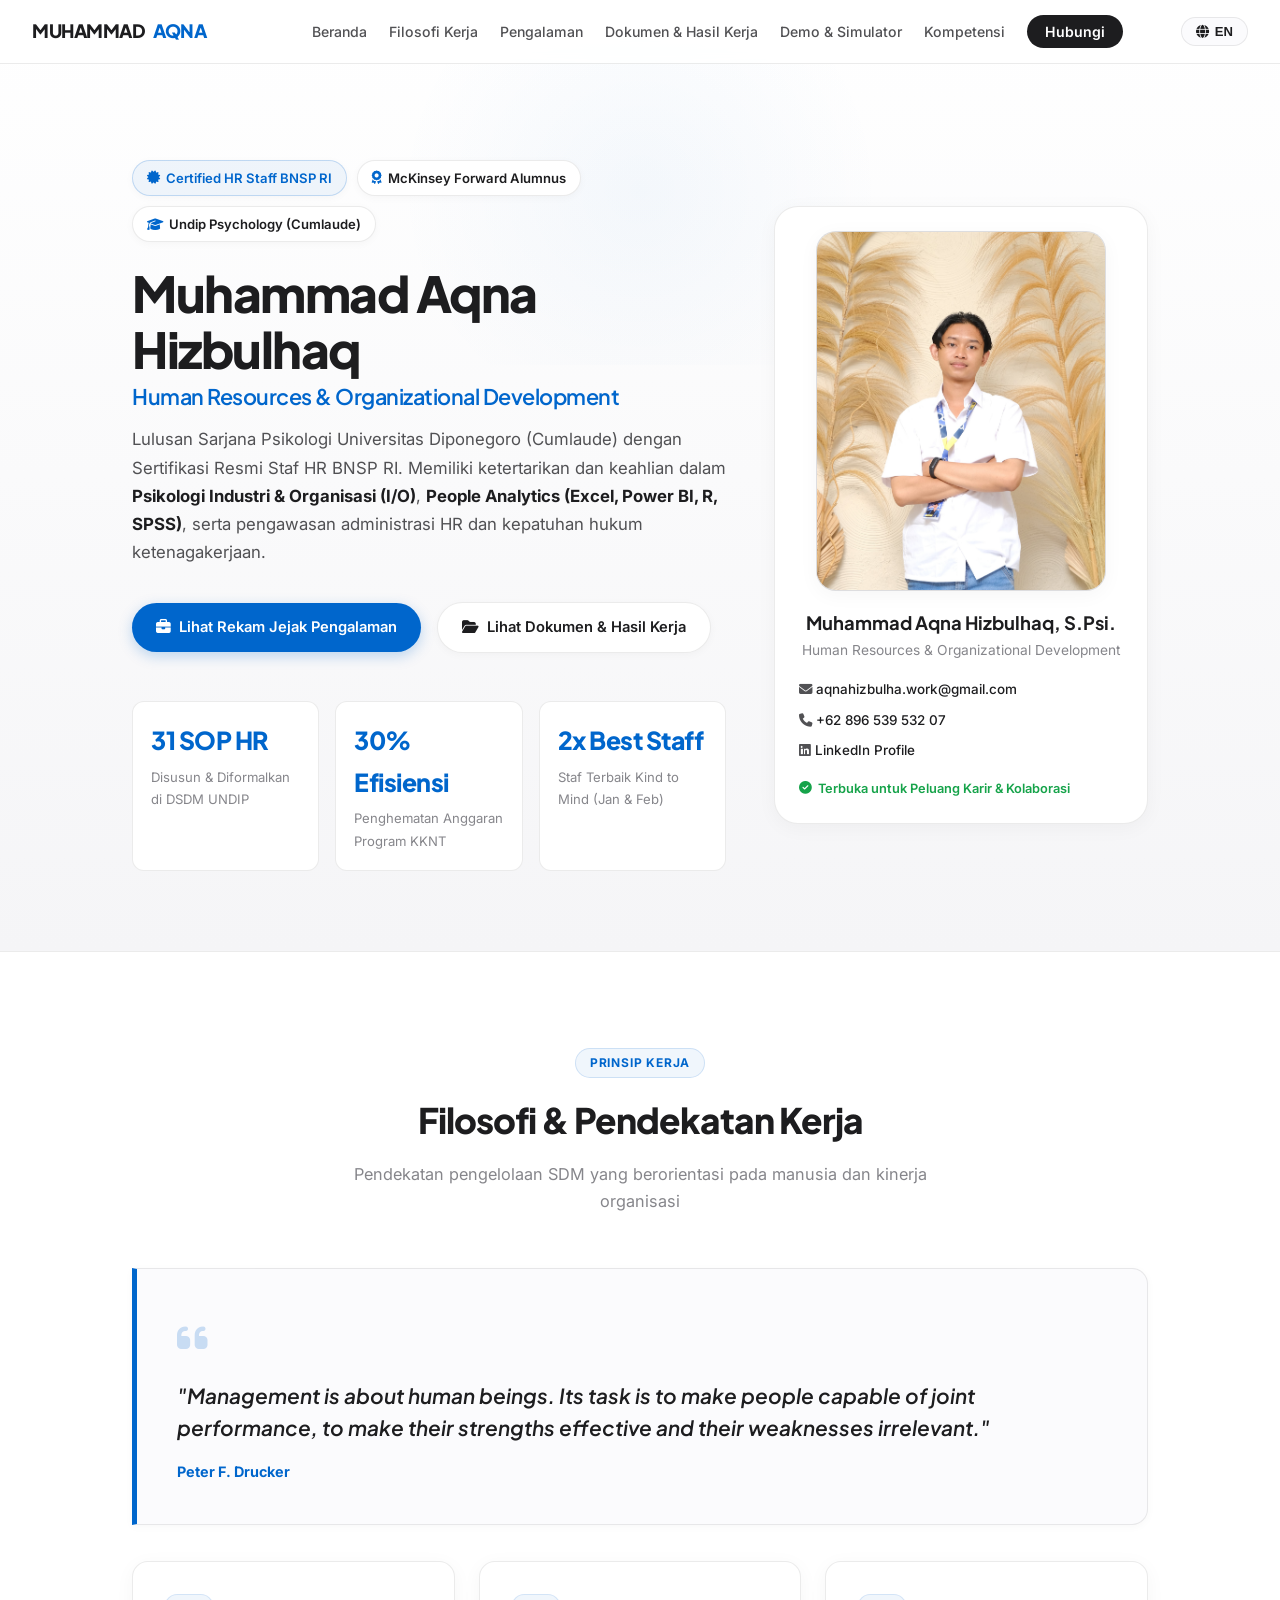
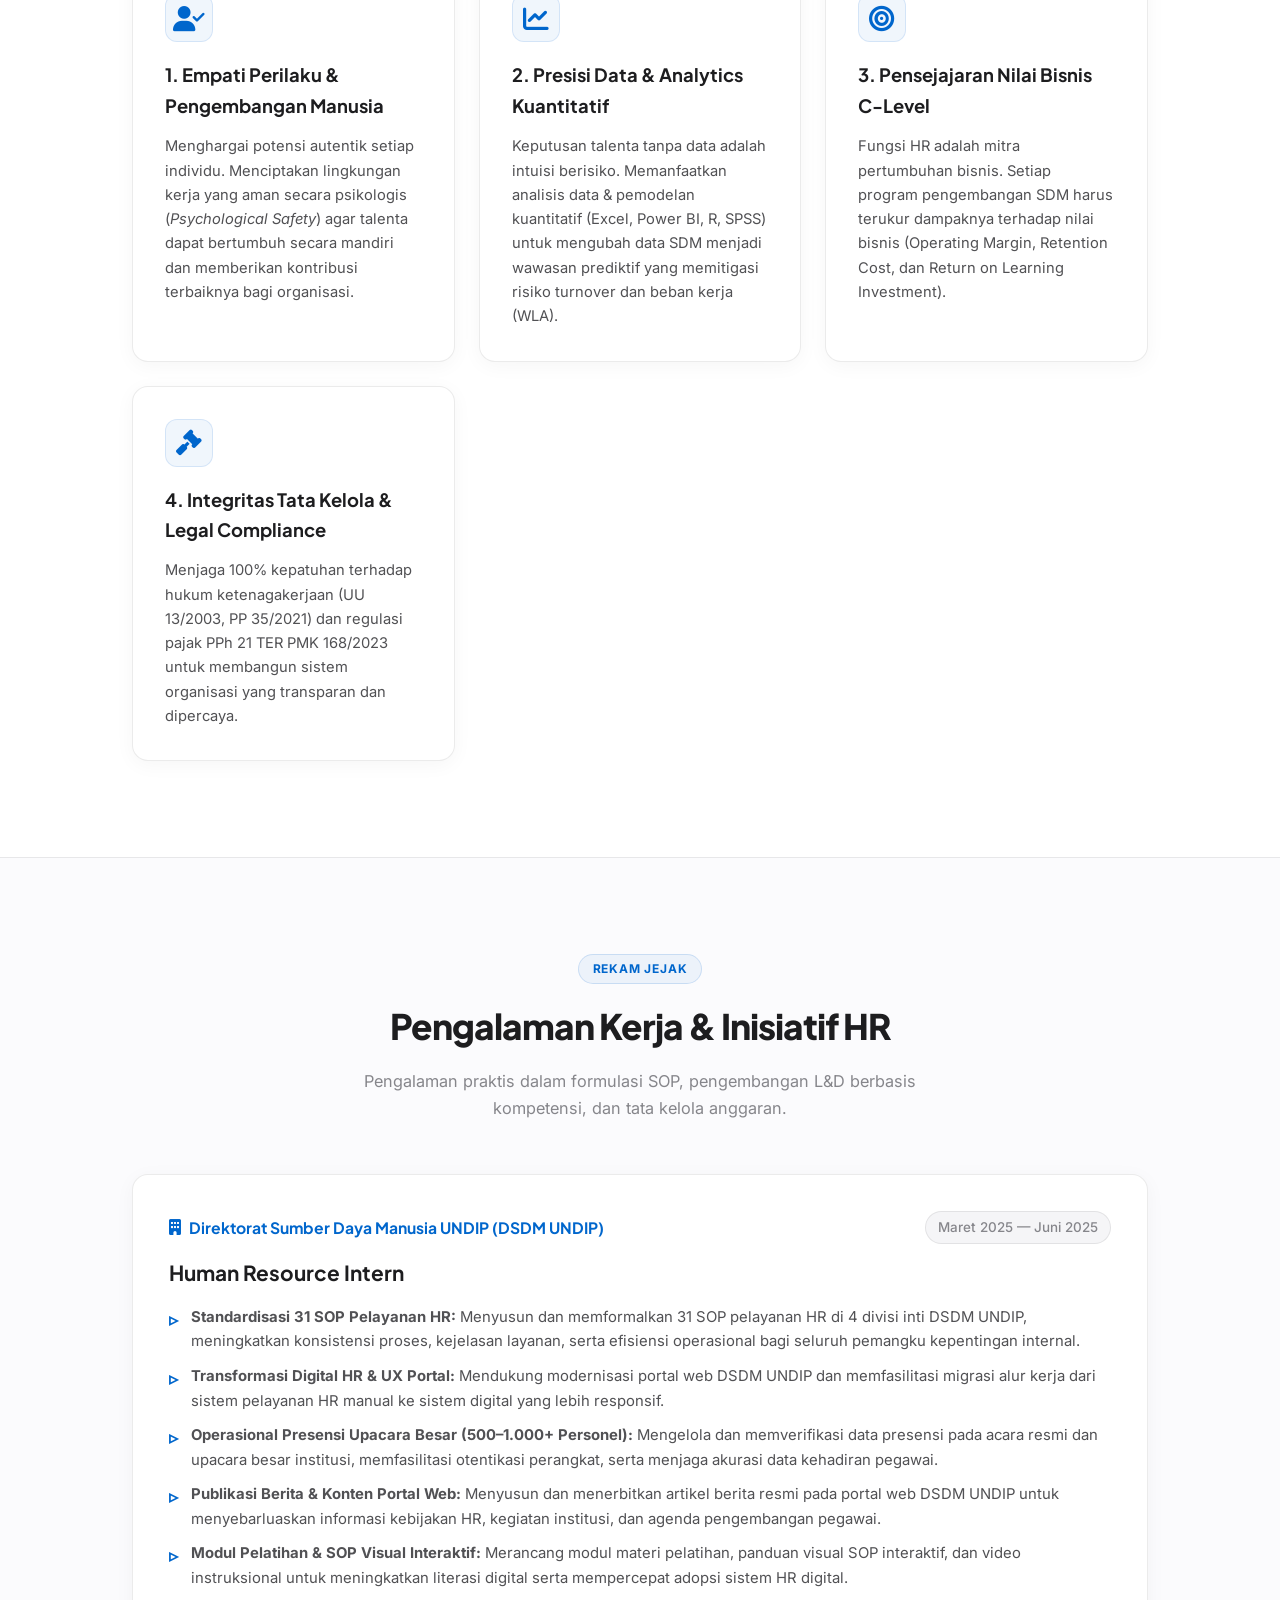
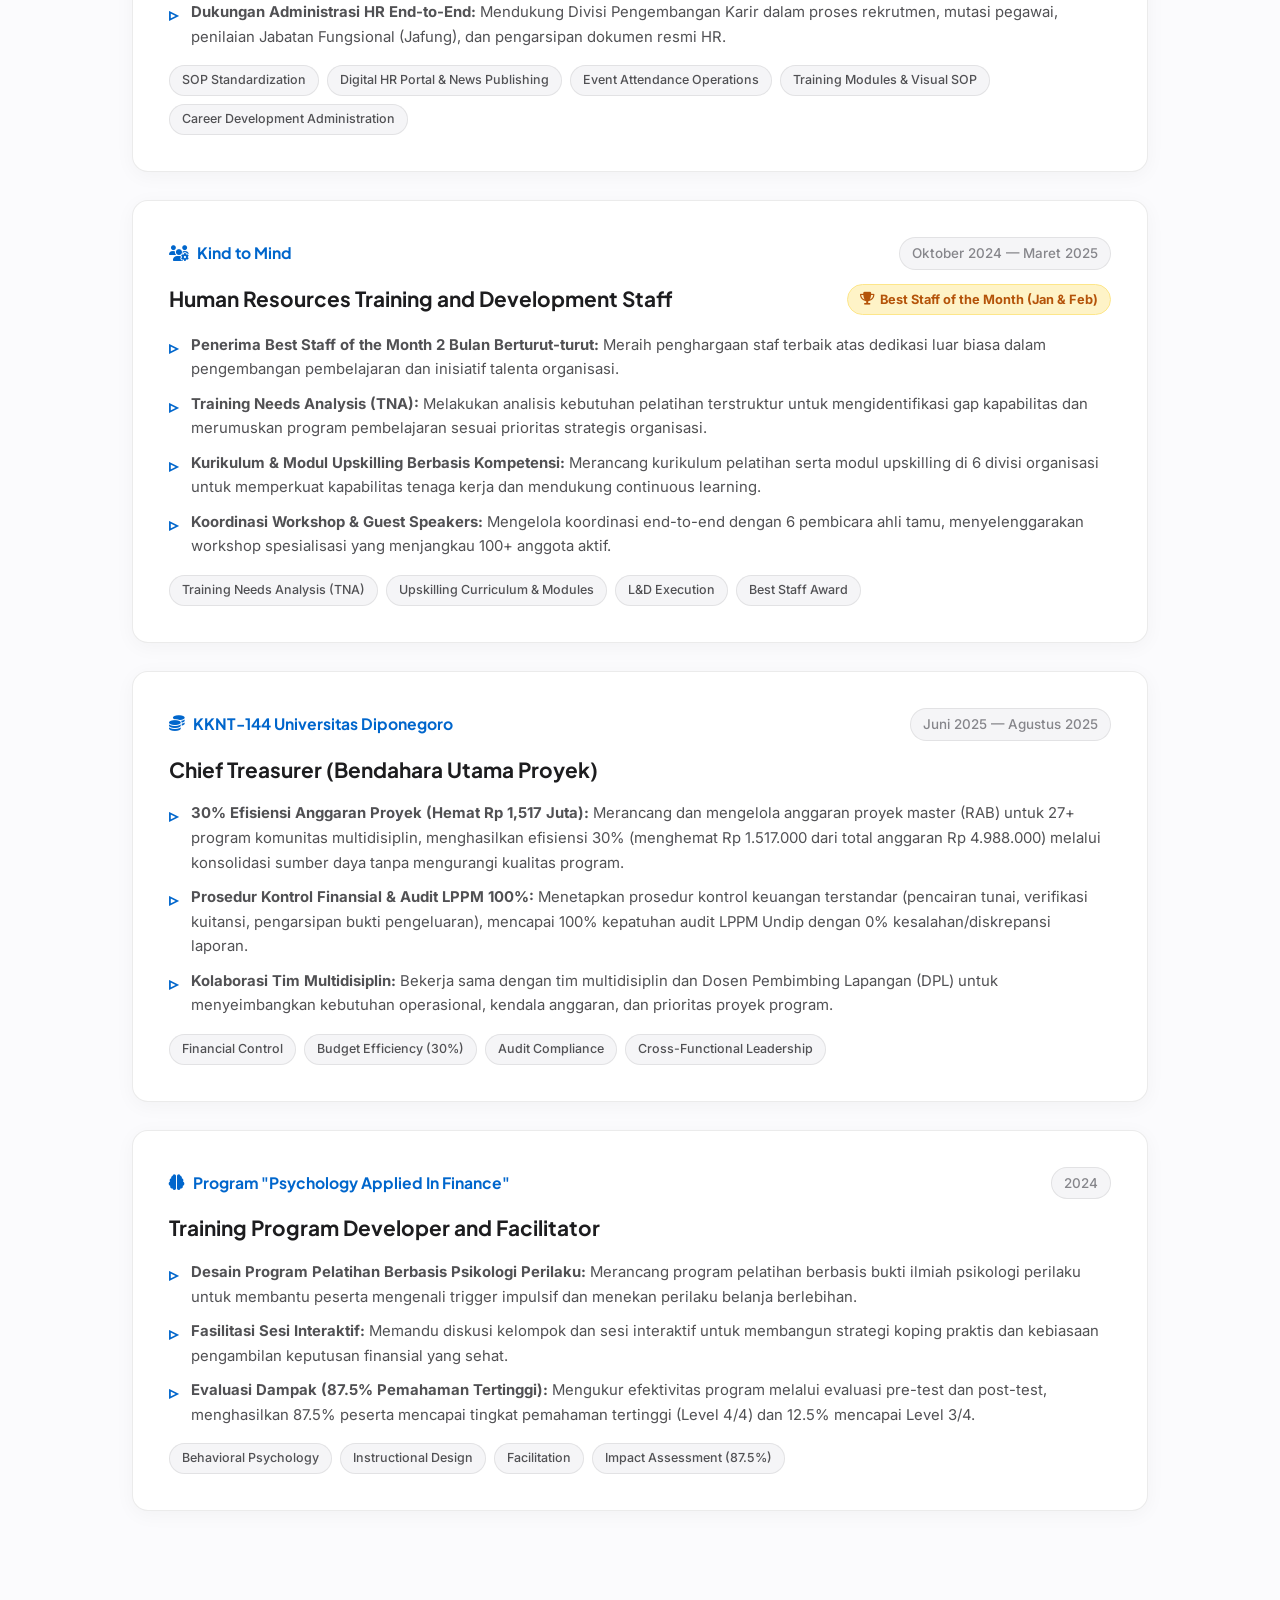
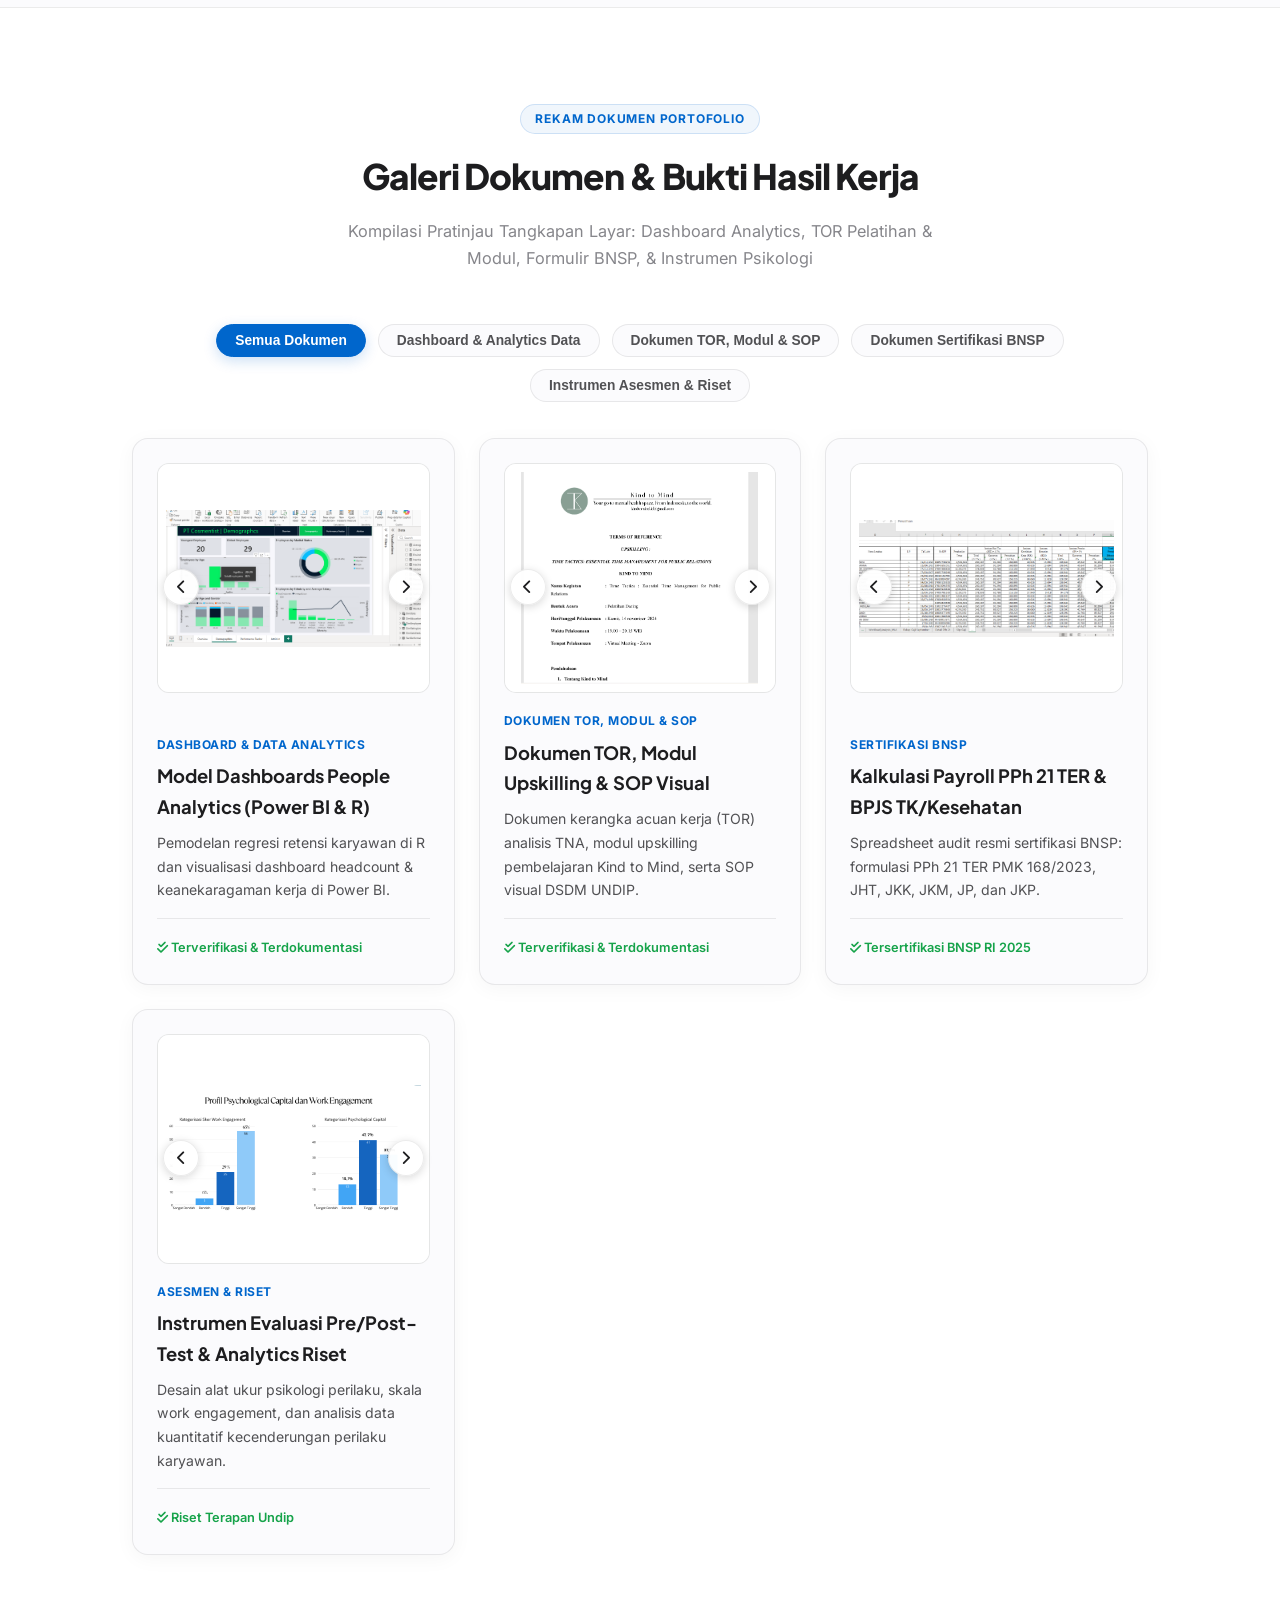
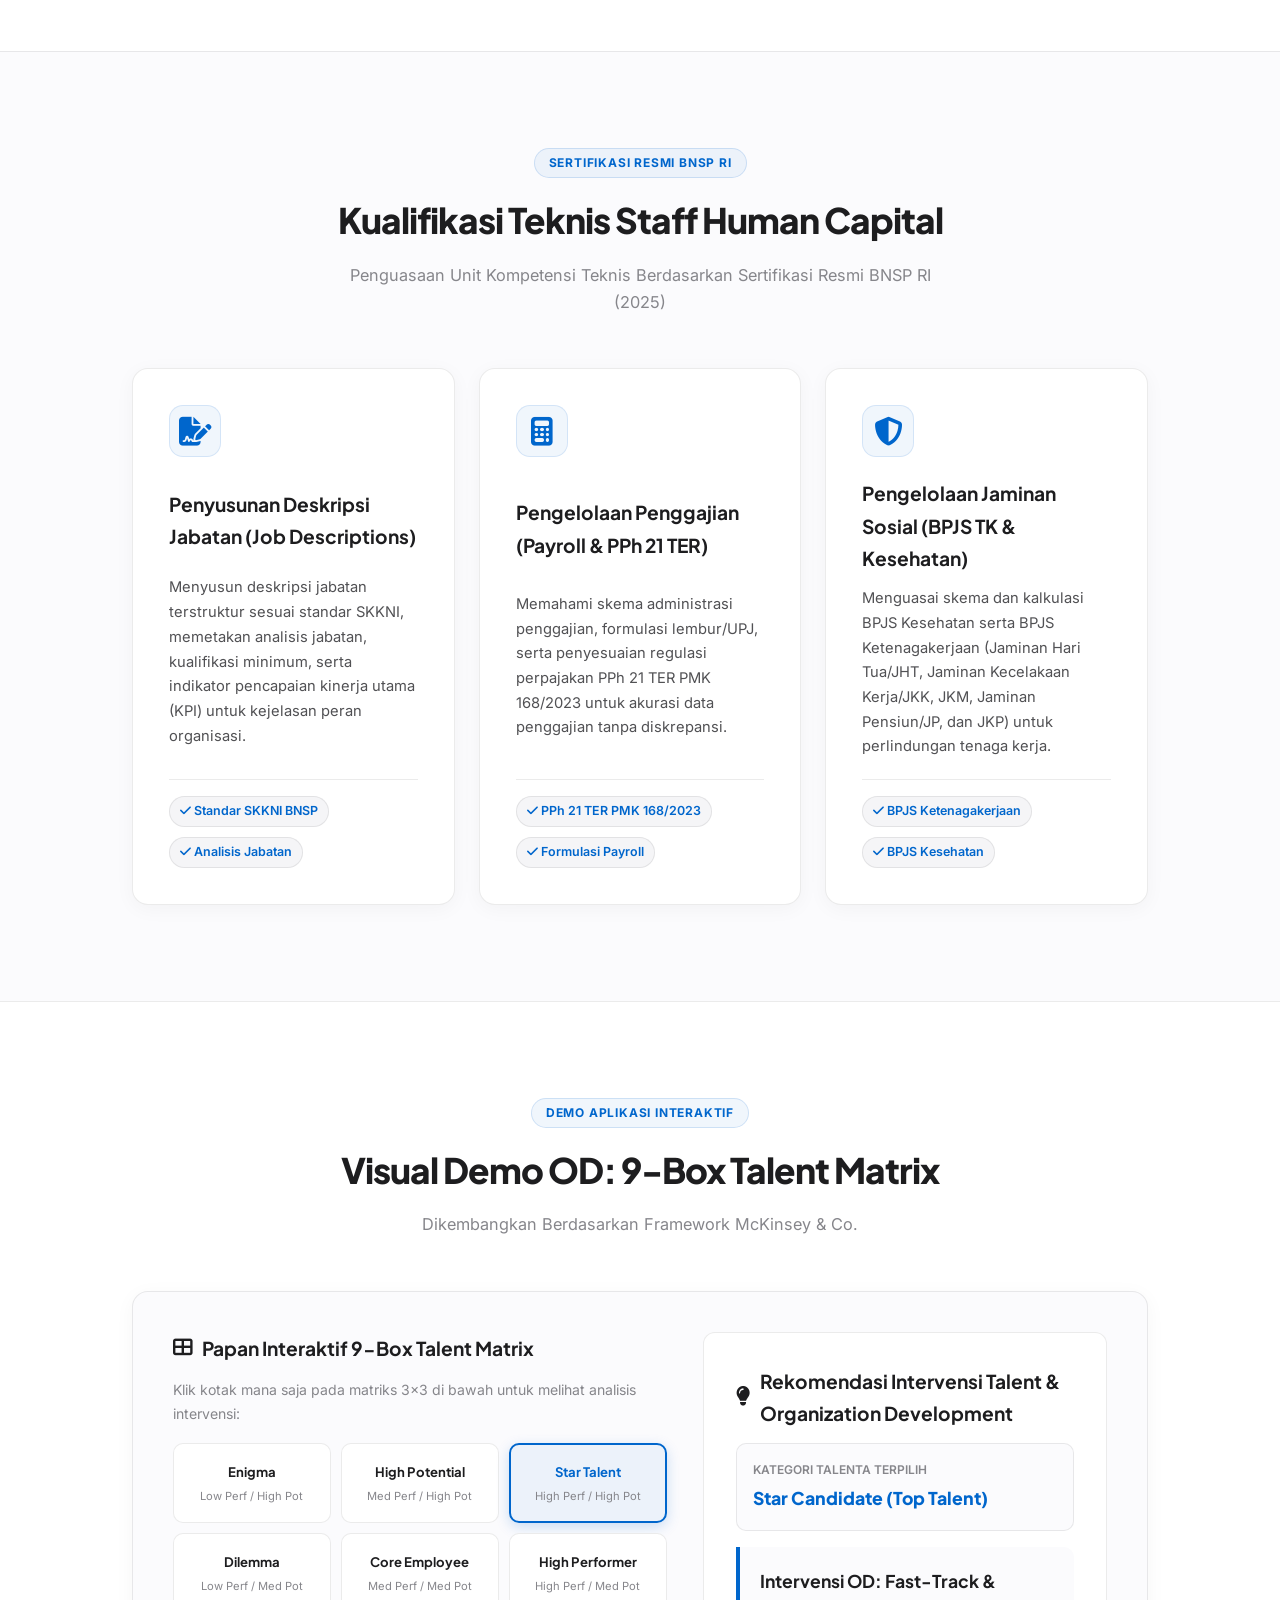
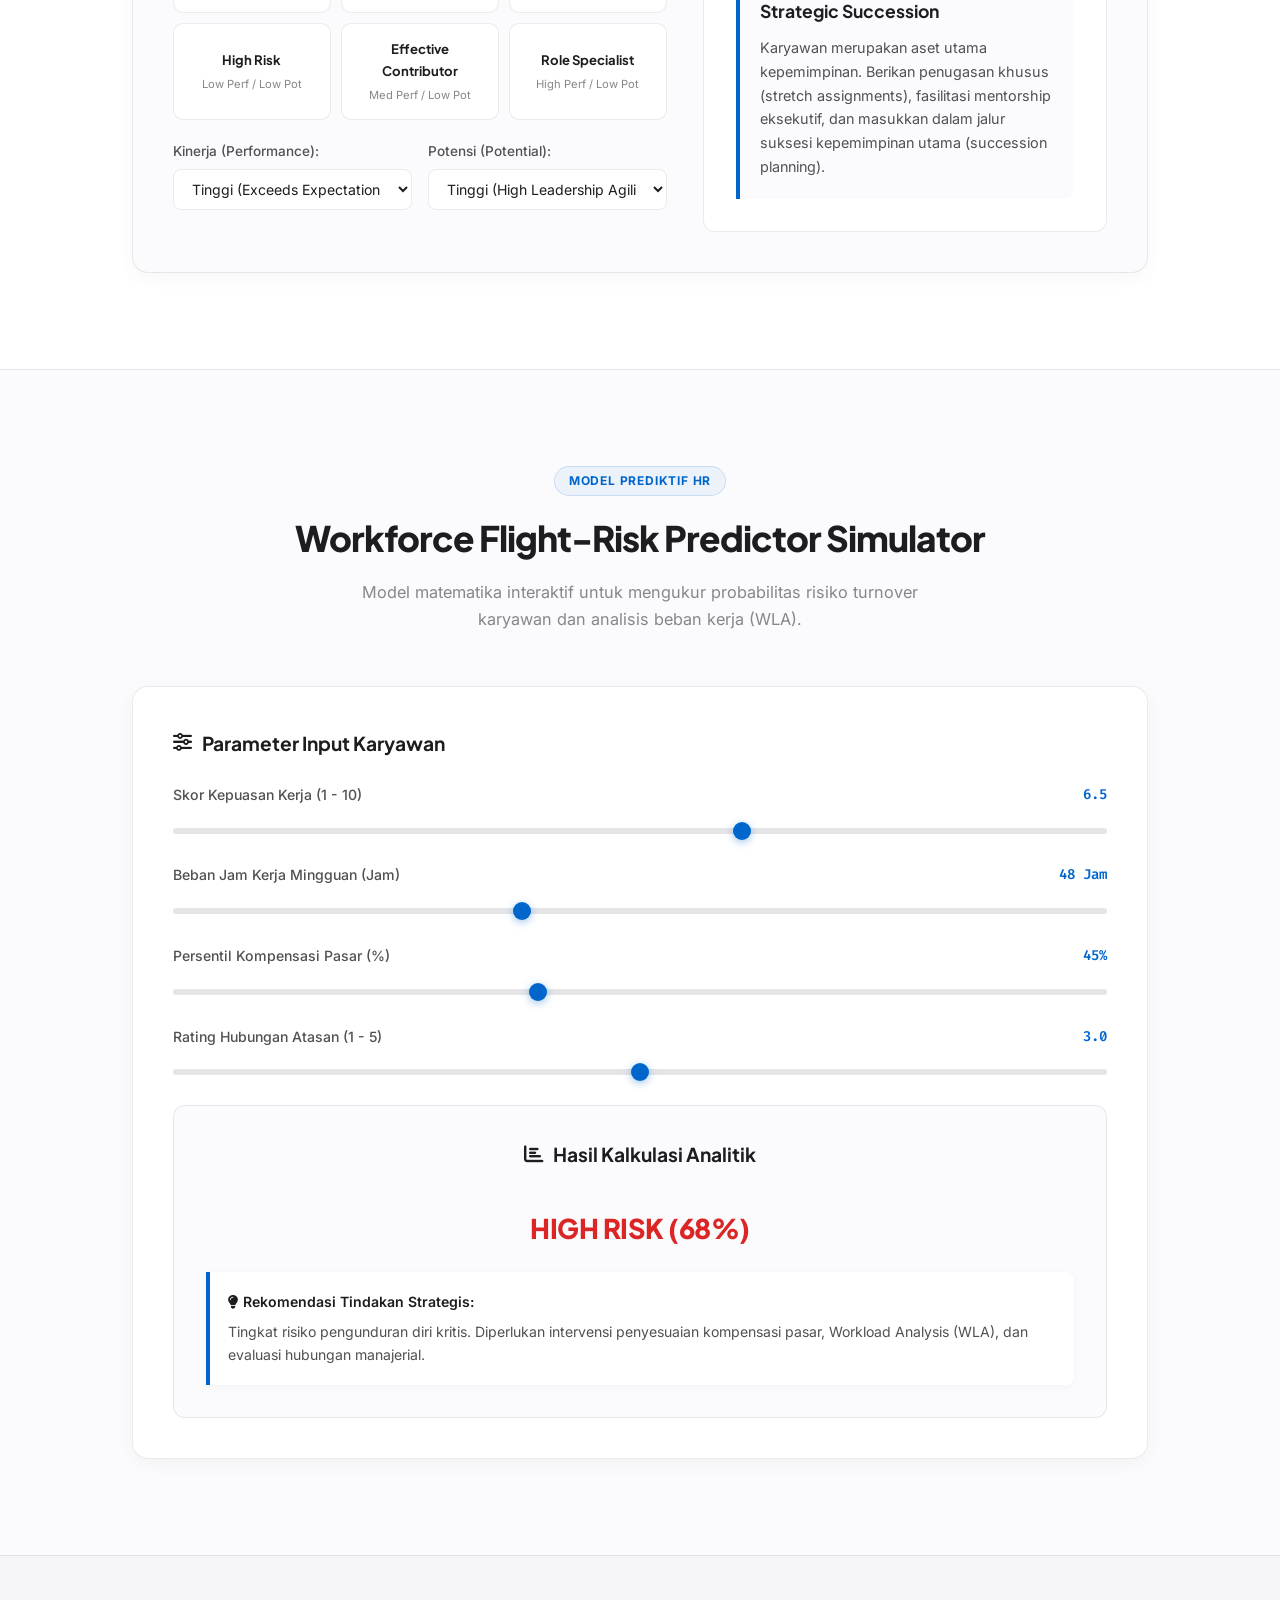
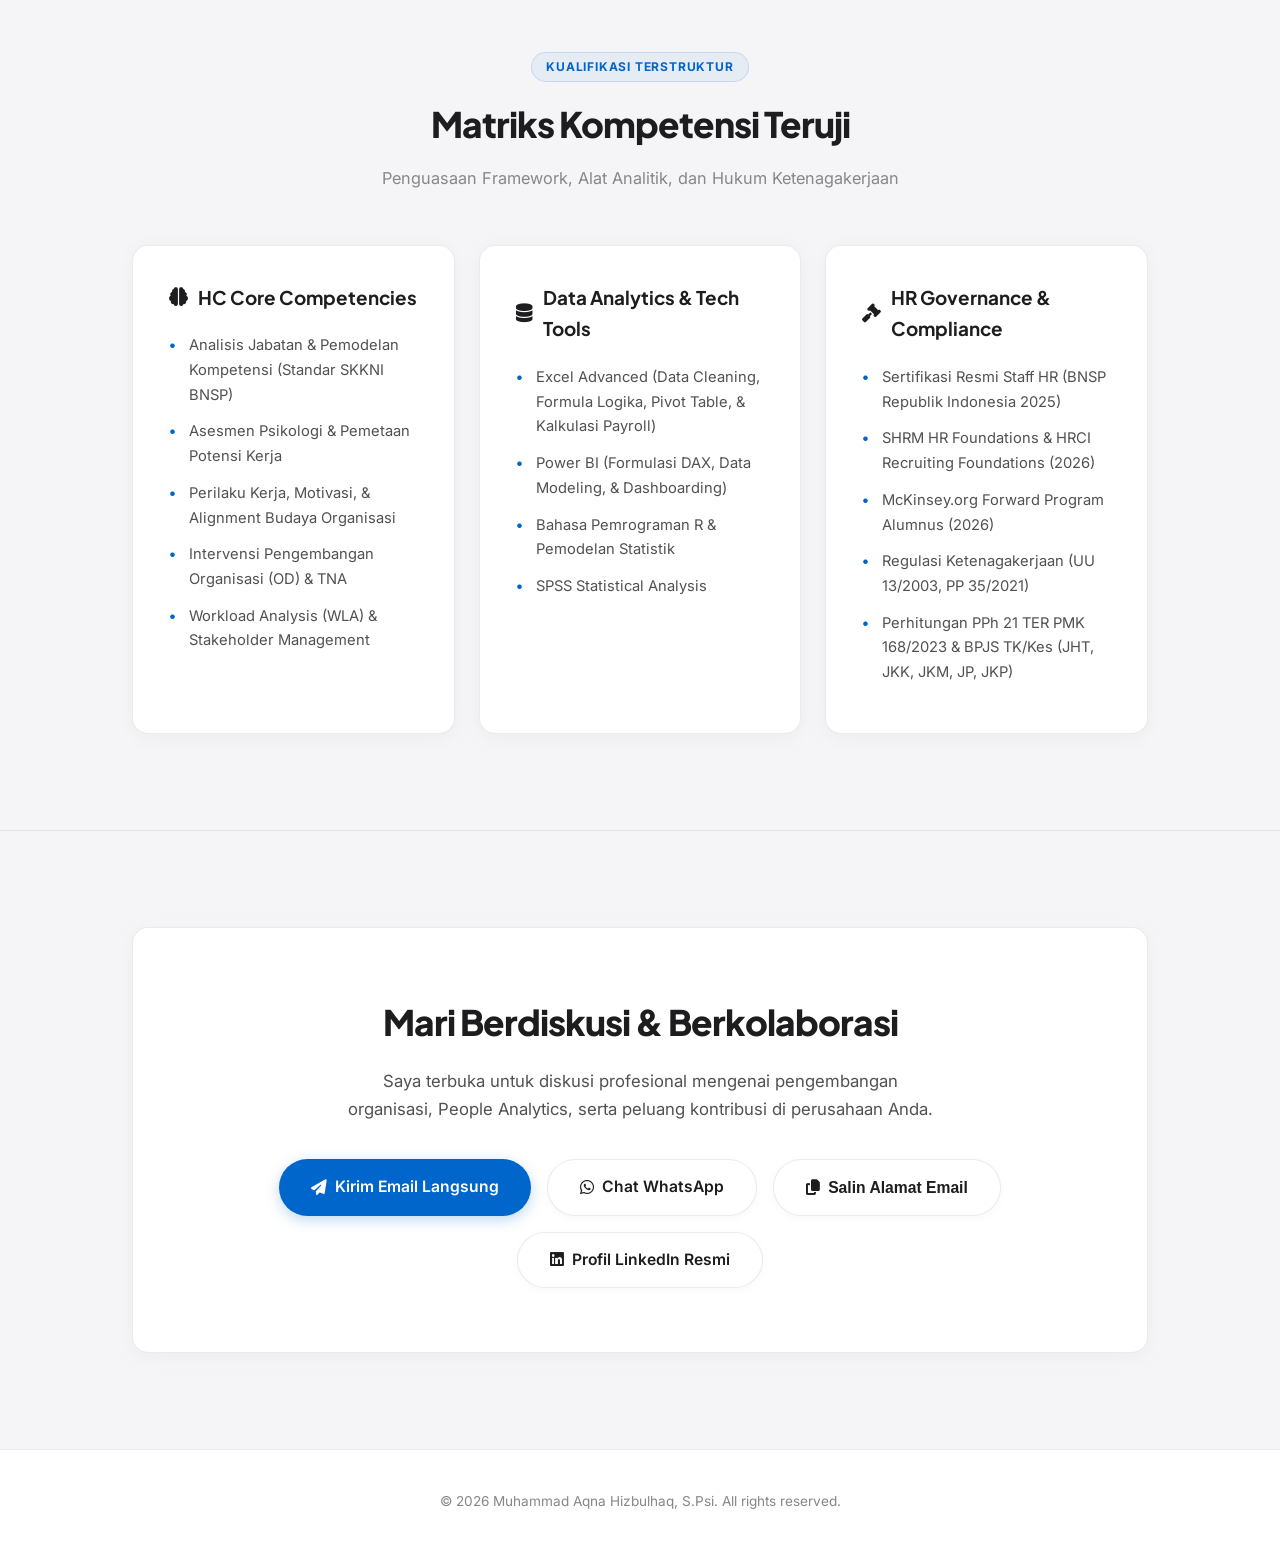
==== commit d2189b0e: "Restore WhatsApp direct chat button in contact section and force Hero CTA buttons to layout side-by-" ====
--- a/index.html
+++ b/index.html
@@ -56,7 +56,7 @@
     <link href="https://fonts.googleapis.com/css2?family=Fira+Code:wght@400;500;600&family=Inter:wght@300;400;500;600;700&family=Plus+Jakarta+Sans:wght@400;500;600;700;800&display=swap" rel="stylesheet">
     <!-- FontAwesome Icons -->
     <link rel="stylesheet" href="https://cdnjs.cloudflare.com/ajax/libs/font-awesome/6.4.0/css/all.min.css">
-    <link rel="stylesheet" href="styles.css?v=11.0">
+    <link rel="stylesheet" href="styles.css?v=13.0">
 </head>
 <body>
     <div class="scroll-progress-bar" id="scrollProgressBar"></div>
@@ -215,17 +215,17 @@
                 <!-- EXPERIENCE ITEM 1: DSDM UNDIP -->
                 <div class="timeline-card glass-panel">
                     <div class="timeline-header">
-                        <div class="company-badge"><i class="fas fa-building"></i> Direktorat Sumber Daya Manusia UNDIP (DSDM UNDIP)</div>
-                        <span class="timeline-date">Maret 2025 — Juni 2025</span>
-                    </div>
-                    <h3 class="role-title">Human Resource Intern</h3>
+                        <div class="company-badge" data-i18n="exp_1_company"><i class="fas fa-building"></i> Direktorat Sumber Daya Manusia UNDIP (DSDM UNDIP)</div>
+                        <span class="timeline-date" data-i18n="exp_1_date">Maret 2025 — Juni 2025</span>
+                    </div>
+                    <h3 class="role-title" data-i18n="exp_1_role">Human Resource Intern</h3>
                     <ul class="experience-bullets">
-                        <li><strong>Standardisasi 31 SOP Pelayanan HR:</strong> Menyusun dan memformalkan 31 SOP pelayanan HR di 4 divisi inti DSDM UNDIP, meningkatkan konsistensi proses, kejelasan layanan, serta efisiensi operasional bagi seluruh pemangku kepentingan internal.</li>
-                        <li><strong>Transformasi Digital HR & UX Portal:</strong> Mendukung modernisasi portal web DSDM UNDIP dan memfasilitasi migrasi alur kerja dari sistem pelayanan HR manual ke sistem digital yang lebih responsif.</li>
-                        <li><strong>Operasional Presensi Upacara Besar (500–1.000+ Personel):</strong> Mengelola dan memverifikasi data presensi pada acara resmi dan upacara besar institusi, memfasilitasi otentikasi perangkat, serta menjaga akurasi data kehadiran pegawai.</li>
-                        <li><strong>Publikasi Berita & Konten Portal Web:</strong> Menyusun dan menerbitkan artikel berita resmi pada portal web DSDM UNDIP untuk menyebarluaskan informasi kebijakan HR, kegiatan institusi, dan agenda pengembangan pegawai.</li>
-                        <li><strong>Modul Pelatihan & SOP Visual Interaktif:</strong> Merancang modul materi pelatihan, panduan visual SOP interaktif, dan video instruksional untuk meningkatkan literasi digital serta mempercepat adopsi sistem HR digital.</li>
-                        <li><strong>Dukungan Administrasi HR End-to-End:</strong> Mendukung Divisi Pengembangan Karir dalam proses rekrutmen, mutasi pegawai, penilaian Jabatan Fungsional (Jafung), dan pengarsipan dokumen resmi HR.</li>
+                        <li data-i18n="exp_1_b1"><strong>Standardisasi 31 SOP Pelayanan HR:</strong> Menyusun dan memformalkan 31 SOP pelayanan HR di 4 divisi inti DSDM UNDIP, meningkatkan konsistensi proses, kejelasan layanan, serta efisiensi operasional bagi seluruh pemangku kepentingan internal.</li>
+                        <li data-i18n="exp_1_b2"><strong>Transformasi Digital HR & UX Portal:</strong> Mendukung modernisasi portal web DSDM UNDIP dan memfasilitasi migrasi alur kerja dari sistem pelayanan HR manual ke sistem digital yang lebih responsif.</li>
+                        <li data-i18n="exp_1_b3"><strong>Operasional Presensi Upacara Besar (500–1.000+ Personel):</strong> Mengelola dan memverifikasi data presensi pada acara resmi dan upacara besar institusi, memfasilitasi otentikasi perangkat, serta menjaga akurasi data kehadiran pegawai.</li>
+                        <li data-i18n="exp_1_b4"><strong>Publikasi Berita & Konten Portal Web:</strong> Menyusun dan menerbitkan artikel berita resmi pada portal web DSDM UNDIP untuk menyebarluaskan informasi kebijakan HR, kegiatan institusi, dan agenda pengembangan pegawai.</li>
+                        <li data-i18n="exp_1_b5"><strong>Modul Pelatihan & SOP Visual Interaktif:</strong> Merancang modul materi pelatihan, panduan visual SOP interaktif, dan video instruksional untuk meningkatkan literasi digital serta mempercepat adopsi sistem HR digital.</li>
+                        <li data-i18n="exp_1_b6"><strong>Dukungan Administrasi HR End-to-End:</strong> Mendukung Divisi Pengembangan Karir dalam proses rekrutmen, mutasi pegawai, penilaian Jabatan Fungsional (Jafung), dan pengarsipan dokumen resmi HR.</li>
                     </ul>
                     <div class="card-tags">
                         <span class="tag">SOP Standardization</span>
@@ -239,18 +239,18 @@
                 <!-- EXPERIENCE ITEM 2: KIND TO MIND WITH MODUL UPSKILLING -->
                 <div class="timeline-card glass-panel">
                     <div class="timeline-header">
-                        <div class="company-badge"><i class="fas fa-users-cog"></i> Kind to Mind</div>
-                        <span class="timeline-date">Oktober 2024 — Maret 2025</span>
+                        <div class="company-badge" data-i18n="exp_2_company"><i class="fas fa-users-cog"></i> Kind to Mind</div>
+                        <span class="timeline-date" data-i18n="exp_2_date">Oktober 2024 — Maret 2025</span>
                     </div>
                     <div class="role-title-row">
-                        <h3 class="role-title">Human Resources Training and Development Staff</h3>
-                        <span class="award-badge"><i class="fas fa-trophy"></i> Best Staff of the Month (Jan & Feb)</span>
+                        <h3 class="role-title" data-i18n="exp_2_role">Human Resources Training and Development Staff</h3>
+                        <span class="award-badge" data-i18n="exp_2_award"><i class="fas fa-trophy"></i> Best Staff of the Month (Jan & Feb)</span>
                     </div>
                     <ul class="experience-bullets">
-                        <li><strong>Penerima Best Staff of the Month 2 Bulan Berturut-turut:</strong> Meraih penghargaan staf terbaik atas dedikasi luar biasa dalam pengembangan pembelajaran dan inisiatif talenta organisasi.</li>
-                        <li><strong>Training Needs Analysis (TNA):</strong> Melakukan analisis kebutuhan pelatihan terstruktur untuk mengidentifikasi gap kapabilitas dan merumuskan program pembelajaran sesuai prioritas strategis organisasi.</li>
-                        <li><strong>Kurikulum & Modul Upskilling Berbasis Kompetensi:</strong> Merancang kurikulum pelatihan serta modul upskilling di 6 divisi organisasi untuk memperkuat kapabilitas tenaga kerja dan mendukung continuous learning.</li>
-                        <li><strong>Koordinasi Workshop & Guest Speakers:</strong> Mengelola koordinasi end-to-end dengan 6 pembicara ahli tamu, menyelenggarakan workshop spesialisasi yang menjangkau 100+ anggota aktif.</li>
+                        <li data-i18n="exp_2_b1"><strong>Penerima Best Staff of the Month 2 Bulan Berturut-turut:</strong> Meraih penghargaan staf terbaik atas dedikasi luar biasa dalam pengembangan pembelajaran dan inisiatif talenta organisasi.</li>
+                        <li data-i18n="exp_2_b2"><strong>Training Needs Analysis (TNA):</strong> Melakukan analisis kebutuhan pelatihan terstruktur untuk mengidentifikasi gap kapabilitas dan merumuskan program pembelajaran sesuai prioritas strategis organisasi.</li>
+                        <li data-i18n="exp_2_b3"><strong>Kurikulum & Modul Upskilling Berbasis Kompetensi:</strong> Merancang kurikulum pelatihan serta modul upskilling di 6 divisi organisasi untuk memperkuat kapabilitas tenaga kerja dan mendukung continuous learning.</li>
+                        <li data-i18n="exp_2_b4"><strong>Koordinasi Workshop & Guest Speakers:</strong> Mengelola koordinasi end-to-end dengan 6 pembicara ahli tamu, menyelenggarakan workshop spesialisasi yang menjangkau 100+ anggota aktif.</li>
                     </ul>
                     <div class="card-tags">
                         <span class="tag">Training Needs Analysis (TNA)</span>
@@ -263,14 +263,14 @@
                 <!-- EXPERIENCE ITEM 3: KKNT-144 UNDIP -->
                 <div class="timeline-card glass-panel">
                     <div class="timeline-header">
-                        <div class="company-badge"><i class="fas fa-coins"></i> KKNT-144 Universitas Diponegoro</div>
-                        <span class="timeline-date">Juni 2025 — Agustus 2025</span>
-                    </div>
-                    <h3 class="role-title">Chief Treasurer (Bendahara Utama Proyek)</h3>
+                        <div class="company-badge" data-i18n="exp_3_company"><i class="fas fa-coins"></i> KKNT-144 Universitas Diponegoro</div>
+                        <span class="timeline-date" data-i18n="exp_3_date">Juni 2025 — Agustus 2025</span>
+                    </div>
+                    <h3 class="role-title" data-i18n="exp_3_role">Chief Treasurer (Bendahara Utama Proyek)</h3>
                     <ul class="experience-bullets">
-                        <li><strong>30% Efisiensi Anggaran Proyek (Hemat Rp 1,517 Juta):</strong> Merancang dan mengelola anggaran proyek master (RAB) untuk 27+ program komunitas multidisiplin, menghasilkan efisiensi 30% (menghemat Rp 1.517.000 dari total anggaran Rp 4.988.000) melalui konsolidasi sumber daya tanpa mengurangi kualitas program.</li>
-                        <li><strong>Prosedur Kontrol Finansial & Audit LPPM 100%:</strong> Menetapkan prosedur kontrol keuangan terstandar (pencairan tunai, verifikasi kuitansi, pengarsipan bukti pengeluaran), mencapai 100% kepatuhan audit LPPM Undip dengan 0% kesalahan/diskrepansi laporan.</li>
-                        <li><strong>Kolaborasi Tim Multidisiplin:</strong> Bekerja sama dengan tim multidisiplin dan Dosen Pembimbing Lapangan (DPL) untuk menyeimbangkan kebutuhan operasional, kendala anggaran, dan prioritas proyek program.</li>
+                        <li data-i18n="exp_3_b1"><strong>30% Efisiensi Anggaran Proyek (Hemat Rp 1,517 Juta):</strong> Merancang dan mengelola anggaran proyek master (RAB) untuk 27+ program komunitas multidisiplin, menghasilkan efisiensi 30% (menghemat Rp 1.517.000 dari total anggaran Rp 4.988.000) melalui konsolidasi sumber daya tanpa mengurangi kualitas program.</li>
+                        <li data-i18n="exp_3_b2"><strong>Prosedur Kontrol Finansial & Audit LPPM 100%:</strong> Menetapkan prosedur kontrol keuangan terstandar (pencairan tunai, verifikasi kuitansi, pengarsipan bukti pengeluaran), mencapai 100% kepatuhan audit LPPM Undip dengan 0% kesalahan/diskrepansi laporan.</li>
+                        <li data-i18n="exp_3_b3"><strong>Kolaborasi Tim Multidisiplin:</strong> Bekerja sama dengan tim multidisiplin dan Dosen Pembimbing Lapangan (DPL) untuk menyeimbangkan kebutuhan operasional, kendala anggaran, dan prioritas proyek program.</li>
                     </ul>
                     <div class="card-tags">
                         <span class="tag">Financial Control</span>
@@ -283,14 +283,14 @@
                 <!-- EXPERIENCE ITEM 4: PSYCHOLOGY APPLIED IN FINANCE -->
                 <div class="timeline-card glass-panel">
                     <div class="timeline-header">
-                        <div class="company-badge"><i class="fas fa-brain"></i> Program "Psychology Applied In Finance"</div>
-                        <span class="timeline-date">2024</span>
-                    </div>
-                    <h3 class="role-title">Training Program Developer and Facilitator</h3>
+                        <div class="company-badge" data-i18n="exp_4_company"><i class="fas fa-brain"></i> Program "Psychology Applied In Finance"</div>
+                        <span class="timeline-date" data-i18n="exp_4_date">2024</span>
+                    </div>
+                    <h3 class="role-title" data-i18n="exp_4_role">Training Program Developer and Facilitator</h3>
                     <ul class="experience-bullets">
-                        <li><strong>Desain Program Pelatihan Berbasis Psikologi Perilaku:</strong> Merancang program pelatihan berbasis bukti ilmiah psikologi perilaku untuk membantu peserta mengenali trigger impulsif dan menekan perilaku belanja berlebihan.</li>
-                        <li><strong>Fasilitasi Sesi Interaktif:</strong> Memandu diskusi kelompok dan sesi interaktif untuk membangun strategi koping praktis dan kebiasaan pengambilan keputusan finansial yang sehat.</li>
-                        <li><strong>Evaluasi Dampak (87.5% Pemahaman Tertinggi):</strong> Mengukur efektivitas program melalui evaluasi pre-test dan post-test, menghasilkan 87.5% peserta mencapai tingkat pemahaman tertinggi (Level 4/4) dan 12.5% mencapai Level 3/4.</li>
+                        <li data-i18n="exp_4_b1"><strong>Desain Program Pelatihan Berbasis Psikologi Perilaku:</strong> Merancang program pelatihan berbasis bukti ilmiah psikologi perilaku untuk membantu peserta mengenali trigger impulsif dan menekan perilaku belanja berlebihan.</li>
+                        <li data-i18n="exp_4_b2"><strong>Fasilitasi Sesi Interaktif:</strong> Memandu diskusi kelompok dan sesi interaktif untuk membangun strategi koping praktis dan kebiasaan pengambilan keputusan finansial yang sehat.</li>
+                        <li data-i18n="exp_4_b3"><strong>Evaluasi Dampak (87.5% Pemahaman Tertinggi):</strong> Mengukur efektivitas program melalui evaluasi pre-test dan post-test, menghasilkan 87.5% peserta mencapai tingkat pemahaman tertinggi (Level 4/4) dan 12.5% mencapai Level 3/4.</li>
                     </ul>
                     <div class="card-tags">
                         <span class="tag">Behavioral Psychology</span>
@@ -337,11 +337,11 @@
                         <button type="button" class="carousel-nav carousel-next" data-carousel="carousel-1"><i class="fas fa-chevron-right"></i></button>
                     </div>
                     <div class="artifact-body">
-                        <span class="artifact-tag">Dashboard & Data Analytics</span>
-                        <h3>Model Dashboards People Analytics (Power BI & R)</h3>
-                        <p>Pemodelan regresi retensi karyawan di R dan visualisasi dashboard headcount & keanekaragaman kerja di Power BI.</p>
+                        <span class="artifact-tag" data-i18n="art_1_tag">Dashboard & Data Analytics</span>
+                        <h3 data-i18n="art_1_title">Model Dashboards People Analytics (Power BI & R)</h3>
+                        <p data-i18n="art_1_desc">Pemodelan regresi retensi karyawan di R dan visualisasi dashboard headcount & keanekaragaman kerja di Power BI.</p>
                         <div class="artifact-actions">
-                            <span class="artifact-status"><i class="fas fa-check-double"></i> Terverifikasi & Terdokumentasi</span>
+                            <span class="artifact-status" data-i18n="art_1_status"><i class="fas fa-check-double"></i> Terverifikasi & Terdokumentasi</span>
                         </div>
                     </div>
                 </div>
@@ -364,11 +364,11 @@
                         <button type="button" class="carousel-nav carousel-next" data-carousel="carousel-2"><i class="fas fa-chevron-right"></i></button>
                     </div>
                     <div class="artifact-body">
-                        <span class="artifact-tag">Dokumen TOR, Modul & SOP</span>
-                        <h3>Dokumen TOR, Modul Upskilling & SOP Visual</h3>
-                        <p>Dokumen kerangka acuan kerja (TOR) analisis TNA, modul upskilling pembelajaran Kind to Mind, serta SOP visual DSDM UNDIP.</p>
+                        <span class="artifact-tag" data-i18n="art_2_tag">Dokumen TOR, Modul & SOP</span>
+                        <h3 data-i18n="art_2_title">Dokumen TOR, Modul Upskilling & SOP Visual</h3>
+                        <p data-i18n="art_2_desc">Dokumen kerangka acuan kerja (TOR) analisis TNA, modul upskilling pembelajaran Kind to Mind, serta SOP visual DSDM UNDIP.</p>
                         <div class="artifact-actions">
-                            <span class="artifact-status"><i class="fas fa-check-double"></i> Terverifikasi & Terdokumentasi</span>
+                            <span class="artifact-status" data-i18n="art_2_status"><i class="fas fa-check-double"></i> Terverifikasi & Terdokumentasi</span>
                         </div>
                     </div>
                 </div>
@@ -388,11 +388,11 @@
                         <button type="button" class="carousel-nav carousel-next" data-carousel="carousel-3"><i class="fas fa-chevron-right"></i></button>
                     </div>
                     <div class="artifact-body">
-                        <span class="artifact-tag">Sertifikasi BNSP</span>
-                        <h3>Kalkulasi Payroll PPh 21 TER & BPJS TK/Kesehatan</h3>
-                        <p>Spreadsheet audit resmi sertifikasi BNSP: formulasi PPh 21 TER PMK 168/2023, JHT, JKK, JKM, JP, dan JKP.</p>
+                        <span class="artifact-tag" data-i18n="art_3_tag">Sertifikasi BNSP</span>
+                        <h3 data-i18n="art_3_title">Kalkulasi Payroll PPh 21 TER & BPJS TK/Kesehatan</h3>
+                        <p data-i18n="art_3_desc">Spreadsheet audit resmi sertifikasi BNSP: formulasi PPh 21 TER PMK 168/2023, JHT, JKK, JKM, JP, dan JKP.</p>
                         <div class="artifact-actions">
-                            <span class="artifact-status"><i class="fas fa-check-double"></i> Tersertifikasi BNSP RI 2025</span>
+                            <span class="artifact-status" data-i18n="art_3_status"><i class="fas fa-check-double"></i> Tersertifikasi BNSP RI 2025</span>
                         </div>
                     </div>
                 </div>
@@ -412,11 +412,11 @@
                         <button type="button" class="carousel-nav carousel-next" data-carousel="carousel-4"><i class="fas fa-chevron-right"></i></button>
                     </div>
                     <div class="artifact-body">
-                        <span class="artifact-tag">Asesmen & Riset</span>
-                        <h3>Instrumen Evaluasi Pre/Post-Test & Analytics Riset</h3>
-                        <p>Desain alat ukur psikologi perilaku, skala work engagement, dan analisis data kuantitatif kecenderungan perilaku karyawan.</p>
+                        <span class="artifact-tag" data-i18n="art_4_tag">Asesmen & Riset</span>
+                        <h3 data-i18n="art_4_title">Instrumen Evaluasi Pre/Post-Test & Analytics Riset</h3>
+                        <p data-i18n="art_4_desc">Desain alat ukur psikologi perilaku, skala work engagement, dan analisis data kuantitatif kecenderungan perilaku karyawan.</p>
                         <div class="artifact-actions">
-                            <span class="artifact-status"><i class="fas fa-check-double"></i> Riset Terapan Undip</span>
+                            <span class="artifact-status" data-i18n="art_4_status"><i class="fas fa-check-double"></i> Riset Terapan Undip</span>
                         </div>
                     </div>
                 </div>
@@ -429,42 +429,42 @@
     <section id="bnsp-vault" class="section frameworks-section">
         <div class="container">
             <div class="section-header text-center">
-                <span class="pill-label">SERTIFIKASI RESMI BNSP RI</span>
-                <h2 class="section-title">Kualifikasi Teknis Staff Human Capital</h2>
-                <p class="section-subtitle">Penguasaan Unit Kompetensi Teknis Berdasarkan Sertifikasi Resmi BNSP RI (2025)</p>
+                <span class="pill-label" data-i18n="pill_bnsp_vault">SERTIFIKASI RESMI BNSP RI</span>
+                <h2 class="section-title" data-i18n="sec_bnsp_vault_title">Kualifikasi Teknis Staff Human Capital</h2>
+                <p class="section-subtitle" data-i18n="sec_bnsp_vault_sub">Penguasaan Unit Kompetensi Teknis Berdasarkan Sertifikasi Resmi BNSP RI (2025)</p>
             </div>
 
             <div class="frameworks-grid">
                 <!-- BNSP UNIT 1 -->
                 <div class="framework-card glass-panel">
                     <div class="framework-icon"><i class="fas fa-file-signature"></i></div>
-                    <h3>Penyusunan Deskripsi Jabatan (Job Descriptions)</h3>
-                    <p>Menyusun deskripsi jabatan terstruktur sesuai standar SKKNI, memetakan analisis jabatan, kualifikasi minimum, serta indikator pencapaian kinerja utama (KPI) untuk kejelasan peran organisasi.</p>
+                    <h3 data-i18n="bnsp_card_1_title">Penyusunan Deskripsi Jabatan (Job Descriptions)</h3>
+                    <p data-i18n="bnsp_card_1_desc">Menyusun deskripsi jabatan terstruktur sesuai standar SKKNI, memetakan analisis jabatan, kualifikasi minimum, serta indikator pencapaian kinerja utama (KPI) untuk kejelasan peran organisasi.</p>
                     <div class="framework-highlights">
-                        <span><i class="fas fa-check"></i> Standar SKKNI BNSP</span>
-                        <span><i class="fas fa-check"></i> Analisis Jabatan</span>
+                        <span data-i18n="bnsp_card_1_h1"><i class="fas fa-check"></i> Standar SKKNI BNSP</span>
+                        <span data-i18n="bnsp_card_1_h2"><i class="fas fa-check"></i> Analisis Jabatan</span>
                     </div>
                 </div>
 
                 <!-- BNSP UNIT 2 -->
                 <div class="framework-card glass-panel">
                     <div class="framework-icon"><i class="fas fa-calculator"></i></div>
-                    <h3>Pengelolaan Penggajian (Payroll & PPh 21 TER)</h3>
-                    <p>Memahami skema administrasi penggajian, formulasi lembur/UPJ, serta penyesuaian regulasi perpajakan PPh 21 TER PMK 168/2023 untuk akurasi data penggajian tanpa diskrepansi.</p>
+                    <h3 data-i18n="bnsp_card_2_title">Pengelolaan Penggajian (Payroll & PPh 21 TER)</h3>
+                    <p data-i18n="bnsp_card_2_desc">Memahami skema administrasi penggajian, formulasi lembur/UPJ, serta penyesuaian regulasi perpajakan PPh 21 TER PMK 168/2023 untuk akurasi data penggajian tanpa diskrepansi.</p>
                     <div class="framework-highlights">
-                        <span><i class="fas fa-check"></i> PPh 21 TER PMK 168/2023</span>
-                        <span><i class="fas fa-check"></i> Formulasi Payroll</span>
+                        <span data-i18n="bnsp_card_2_h1"><i class="fas fa-check"></i> PPh 21 TER PMK 168/2023</span>
+                        <span data-i18n="bnsp_card_2_h2"><i class="fas fa-check"></i> Formulasi Payroll</span>
                     </div>
                 </div>
 
                 <!-- BNSP UNIT 3 -->
                 <div class="framework-card glass-panel">
                     <div class="framework-icon"><i class="fas fa-shield-alt"></i></div>
-                    <h3>Pengelolaan Jaminan Sosial (BPJS TK & Kesehatan)</h3>
-                    <p>Menguasai skema dan kalkulasi BPJS Kesehatan serta BPJS Ketenagakerjaan (Jaminan Hari Tua/JHT, Jaminan Kecelakaan Kerja/JKK, JKM, Jaminan Pensiun/JP, dan JKP) untuk perlindungan tenaga kerja.</p>
+                    <h3 data-i18n="bnsp_card_3_title">Pengelolaan Jaminan Sosial (BPJS TK & Kesehatan)</h3>
+                    <p data-i18n="bnsp_card_3_desc">Menguasai skema dan kalkulasi BPJS Kesehatan serta BPJS Ketenagakerjaan (Jaminan Hari Tua/JHT, Jaminan Kecelakaan Kerja/JKK, JKM, Jaminan Pensiun/JP, dan JKP) untuk perlindungan tenaga kerja.</p>
                     <div class="framework-highlights">
-                        <span><i class="fas fa-check"></i> BPJS Ketenagakerjaan</span>
-                        <span><i class="fas fa-check"></i> BPJS Kesehatan</span>
+                        <span data-i18n="bnsp_card_3_h1"><i class="fas fa-check"></i> BPJS Ketenagakerjaan</span>
+                        <span data-i18n="bnsp_card_3_h2"><i class="fas fa-check"></i> BPJS Kesehatan</span>
                     </div>
                 </div>
             </div>
@@ -577,11 +577,11 @@
 
             <div class="simulator-wrapper glass-panel">
                 <div class="simulator-controls">
-                    <h3><i class="fas fa-sliders-h"></i> Parameter Input Karyawan</h3>
+                    <h3 data-i18n="sim_param_title"><i class="fas fa-sliders-h"></i> Parameter Input Karyawan</h3>
                     
                     <div class="slider-group">
                         <div class="slider-label-row">
-                            <label for="satisfactionSlider">Skor Kepuasan Kerja (1 - 10)</label>
+                            <label for="satisfactionSlider" data-i18n="sim_label_sat">Skor Kepuasan Kerja (1 - 10)</label>
                             <span id="satisfactionValue" class="slider-value">6.5</span>
                         </div>
                         <input type="range" id="satisfactionSlider" min="1" max="10" step="0.5" value="6.5">
@@ -589,7 +589,7 @@
 
                     <div class="slider-group">
                         <div class="slider-label-row">
-                            <label for="workloadSlider">Beban Jam Kerja Mingguan (Jam)</label>
+                            <label for="workloadSlider" data-i18n="sim_label_workload">Beban Jam Kerja Mingguan (Jam)</label>
                             <span id="workloadValue" class="slider-value">48 Jam</span>
                         </div>
                         <input type="range" id="workloadSlider" min="35" max="70" step="1" value="48">
@@ -597,7 +597,7 @@
 
                     <div class="slider-group">
                         <div class="slider-label-row">
-                            <label for="compSlider">Persentil Kompensasi Pasar (%)</label>
+                            <label for="compSlider" data-i18n="sim_label_comp">Persentil Kompensasi Pasar (%)</label>
                             <span id="compValue" class="slider-value">45%</span>
                         </div>
                         <input type="range" id="compSlider" min="10" max="100" step="5" value="45">
@@ -605,7 +605,7 @@
 
                     <div class="slider-group">
                         <div class="slider-label-row">
-                            <label for="managerSlider">Rating Hubungan Atasan (1 - 5)</label>
+                            <label for="managerSlider" data-i18n="sim_label_manager">Rating Hubungan Atasan (1 - 5)</label>
                             <span id="managerValue" class="slider-value">3.0</span>
                         </div>
                         <input type="range" id="managerSlider" min="1" max="5" step="0.5" value="3.0">
@@ -613,14 +613,14 @@
                 </div>
 
                 <div class="simulator-output">
-                    <h3><i class="fas fa-chart-bar"></i> Hasil Kalkulasi Analitik</h3>
+                    <h3 data-i18n="sim_output_title"><i class="fas fa-chart-bar"></i> Hasil Kalkulasi Analitik</h3>
                     
                     <div class="risk-gauge-container">
                         <div id="riskScoreText" class="risk-score-display">HIGH RISK (68%)</div>
                     </div>
 
                     <div class="insight-box">
-                        <div class="box-title"><i class="fas fa-lightbulb"></i> Rekomendasi Tindakan Strategis:</div>
+                        <div class="box-title" data-i18n="sim_rec_title"><i class="fas fa-lightbulb"></i> Rekomendasi Tindakan Strategis:</div>
                         <p id="recommendationText">Beban kerja mingguan melebihi standar dan kompensasi di bawah rata-rata pasar memicu peningkatan risiko turnover. Diperlukan evaluasi Workload Analysis (WLA) dan penyesuaian skema retensi.</p>
                     </div>
                 </div>
@@ -639,34 +639,34 @@
 
             <div class="skills-grid">
                 <div class="skill-category glass-panel">
-                    <h3><i class="fas fa-brain"></i> HC Core Competencies</h3>
+                    <h3 data-i18n="skill_cat_1_title"><i class="fas fa-brain"></i> HC Core Competencies</h3>
                     <ul class="skill-list">
-                        <li>Analisis Jabatan & Pemodelan Kompetensi (Standar SKKNI BNSP)</li>
-                        <li>Asesmen Psikologi & Pemetaan Potensi Kerja</li>
-                        <li>Perilaku Kerja, Motivasi, & Alignment Budaya Organisasi</li>
-                        <li>Intervensi Pengembangan Organisasi (OD) & TNA</li>
-                        <li>Workload Analysis (WLA) & Stakeholder Management</li>
+                        <li data-i18n="skill_hc_1">Analisis Jabatan & Pemodelan Kompetensi (Standar SKKNI BNSP)</li>
+                        <li data-i18n="skill_hc_2">Asesmen Psikologi & Pemetaan Potensi Kerja</li>
+                        <li data-i18n="skill_hc_3">Perilaku Kerja, Motivasi, & Alignment Budaya Organisasi</li>
+                        <li data-i18n="skill_hc_4">Intervensi Pengembangan Organisasi (OD) & TNA</li>
+                        <li data-i18n="skill_hc_5">Workload Analysis (WLA) & Stakeholder Management</li>
                     </ul>
                 </div>
 
                 <div class="skill-category glass-panel">
-                    <h3><i class="fas fa-database"></i> Data Analytics & Tech Tools</h3>
+                    <h3 data-i18n="skill_cat_2_title"><i class="fas fa-database"></i> Data Analytics & Tech Tools</h3>
                     <ul class="skill-list">
-                        <li>Excel Advanced (Data Cleaning, Formula Logika, Pivot Table, & Kalkulasi Payroll)</li>
-                        <li>Power BI (Formulasi DAX, Data Modeling, & Dashboarding)</li>
-                        <li>Bahasa Pemrograman R & Pemodelan Statistik</li>
-                        <li>SPSS Statistical Analysis</li>
+                        <li data-i18n="skill_data_1">Excel Advanced (Data Cleaning, Formula Logika, Pivot Table, & Kalkulasi Payroll)</li>
+                        <li data-i18n="skill_data_2">Power BI (Formulasi DAX, Data Modeling, & Dashboarding)</li>
+                        <li data-i18n="skill_data_3">Bahasa Pemrograman R & Pemodelan Statistik</li>
+                        <li data-i18n="skill_data_4">SPSS Statistical Analysis</li>
                     </ul>
                 </div>
 
                 <div class="skill-category glass-panel">
-                    <h3><i class="fas fa-gavel"></i> HR Governance & Compliance</h3>
+                    <h3 data-i18n="skill_cat_3_title"><i class="fas fa-gavel"></i> HR Governance & Compliance</h3>
                     <ul class="skill-list">
-                        <li>Sertifikasi Resmi Staff HR (BNSP Republik Indonesia 2025)</li>
-                        <li>SHRM HR Foundations & HRCI Recruiting Foundations (2026)</li>
-                        <li>McKinsey.org Forward Program Alumnus (2026)</li>
-                        <li>Regulasi Ketenagakerjaan (UU 13/2003, PP 35/2021)</li>
-                        <li>Perhitungan PPh 21 TER PMK 168/2023 & BPJS TK/Kes (JHT, JKK, JKM, JP, JKP)</li>
+                        <li data-i18n="skill_gov_1">Sertifikasi Resmi Staff HR (BNSP Republik Indonesia 2025)</li>
+                        <li data-i18n="skill_gov_2">SHRM HR Foundations & HRCI Recruiting Foundations (2026)</li>
+                        <li data-i18n="skill_gov_3">McKinsey.org Forward Program Alumnus (2026)</li>
+                        <li data-i18n="skill_gov_4">Regulasi Ketenagakerjaan (UU 13/2003, PP 35/2021)</li>
+                        <li data-i18n="skill_gov_5">Perhitungan PPh 21 TER PMK 168/2023 & BPJS TK/Kes (JHT, JKK, JKM, JP, JKP)</li>
                     </ul>
                 </div>
             </div>
@@ -677,16 +677,15 @@
     <section id="contact" class="section contact-section">
         <div class="container">
             <div class="contact-card glass-panel text-center">
-            <div class="contact-card glass-panel text-center">
                 <h2 class="section-title" data-i18n="sec_contact_title">Mari Berdiskusi & Berkolaborasi</h2>
                 <p class="contact-subtext" data-i18n="sec_contact_sub">Saya terbuka untuk diskusi profesional mengenai pengembangan organisasi, People Analytics, serta peluang kontribusi di perusahaan Anda.</p>
 
                 <div class="contact-actions text-center margin-top-36">
                     <a href="mailto:aqnahizbulha.work@gmail.com" class="btn btn-primary btn-lg" data-i18n="btn_send_email"><i class="fas fa-paper-plane"></i> Kirim Email Langsung</a>
+                    <a href="https://wa.me/6289653953207" target="_blank" class="btn btn-secondary btn-lg" data-i18n="btn_wa"><i class="fab fa-whatsapp"></i> Chat WhatsApp</a>
                     <button type="button" id="copyEmailBtn" class="btn btn-secondary btn-lg" data-i18n="btn_copy_email"><i class="fas fa-copy"></i> Salin Alamat Email</button>
                     <a href="https://www.linkedin.com/in/aqnahizbulhaq" target="_blank" class="btn btn-secondary btn-lg" data-i18n="btn_linkedin"><i class="fab fa-linkedin"></i> Profil LinkedIn Resmi</a>
                 </div>
-            </div>
             </div>
         </div>
     </section>
@@ -705,6 +704,6 @@
         <div id="lightboxCaption" class="lightbox-caption"></div>
     </div>
 
-    <script src="script.js?v=11.0"></script>
+    <script src="script.js?v=13.0"></script>
 </body>
 </html>
--- a/styles.css
+++ b/styles.css
@@ -331,7 +331,8 @@
     display: flex;
     gap: 16px;
     margin-bottom: 48px;
-    flex-wrap: wrap;
+    flex-wrap: nowrap;
+    align-items: center;
 }
 
 .btn {
@@ -346,6 +347,7 @@
     transition: var(--transition);
     cursor: pointer;
     border: none;
+    white-space: nowrap;
 }
 
 .btn-primary {
